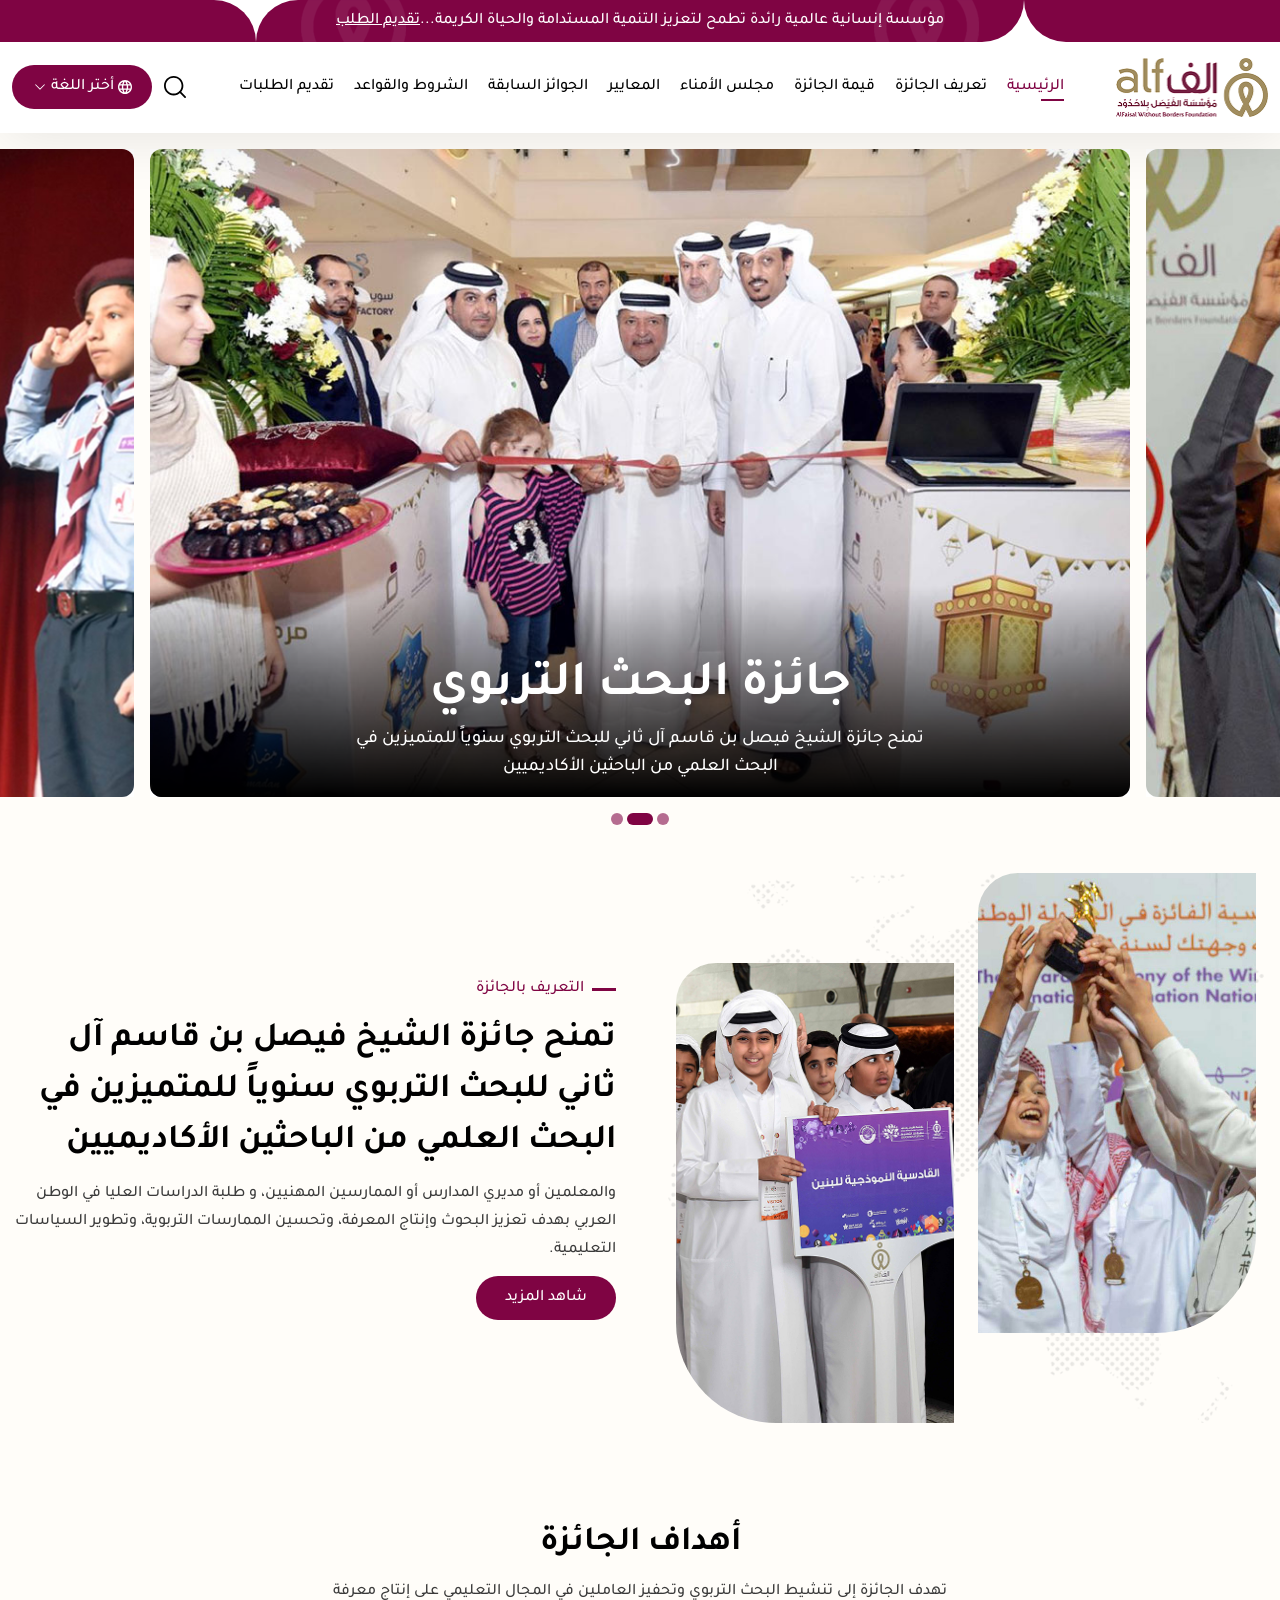
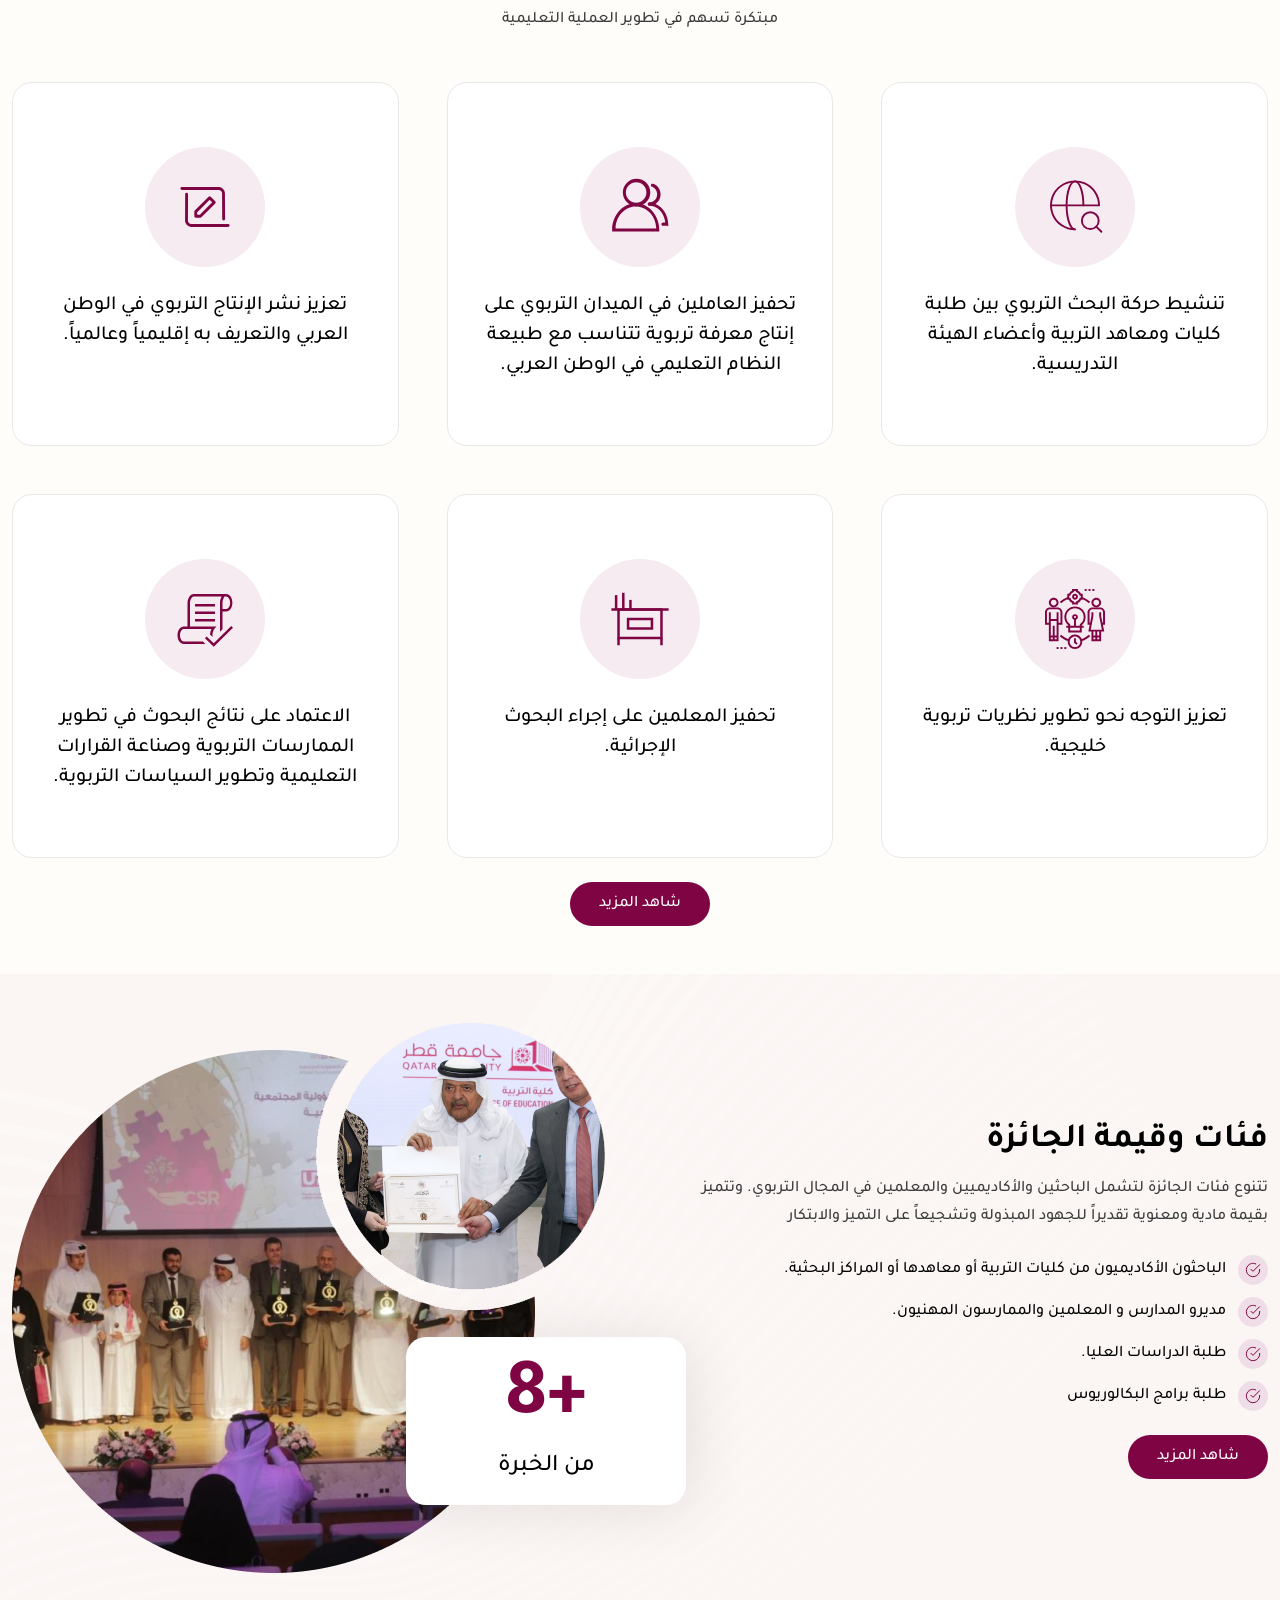
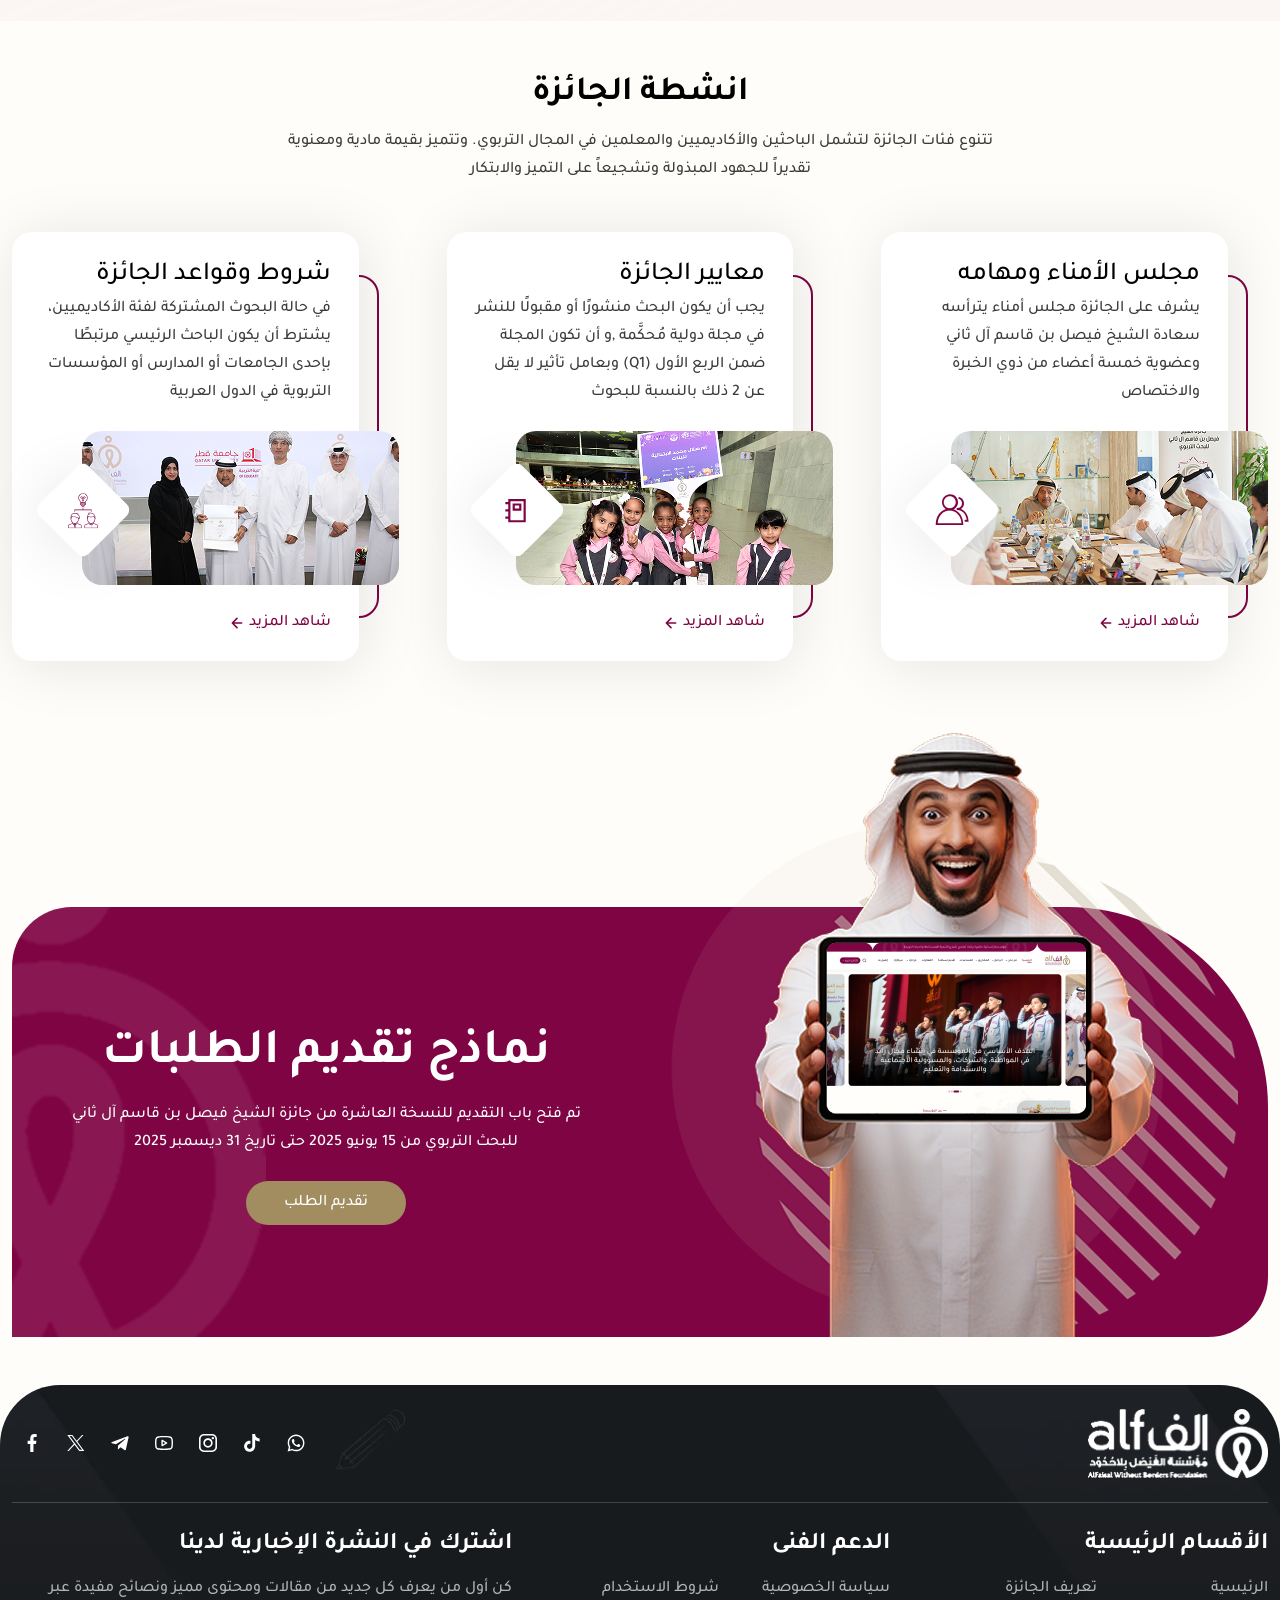
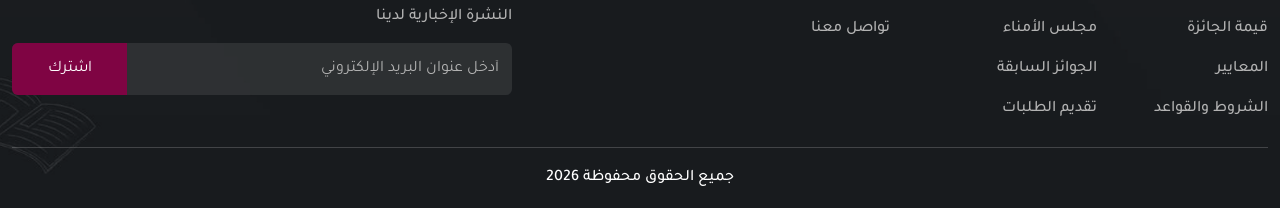
==== index.html @ eede5a97 "Initial commit" ====
<!DOCTYPE html>
<html lang="en">

<head>
    <meta charset="UTF-8">
    <meta name="viewport" content="width=device-width, initial-scale=1.0">
    <title>Al Faisal Foundation</title>
    <link rel="stylesheet" href="css/bootstrap.min.css">
    <link rel="stylesheet" href="css/home.css">
    <!-- <link rel="stylesheet" href="css/home-ltr.css"> -->
    <link rel="icon" href="images/favicon.png" type="image/png">
    <link href="https://fonts.googleapis.com/css2?family=Tajawal:wght@200;300;400;500;700;800;900&display=swap" rel="stylesheet">
</head>


<body>

    <header class="header">
        <div class="site-header">
            <div class="bg"></div>
            <div class="bgcenter">مؤسسة إنسانية عالمية رائدة تطمح لتعزيز التنمية المستدامة والحياة الكريمة...
                <a href="submit-application.html">تقديم الطلب</a></div>
            <div class="bg tow"></div>
        </div>
        <!-- End site-header -->
        <div class="container">
            <div class="logo">
                <a href="index.html" title="Al Faisal Foundation"> <img loading="lazy" src="images/logo.png" alt="Al Faisal Foundation"></a>
            </div>
            <!-- End logo -->
            <div class="burger" id="burger">
                <span class="burger-line"></span>
                <span class="burger-line"></span>
                <span class="burger-line"></span>
            </div>
            <!-- End burger -->
            <span class="overlay"></span>
            <nav class="navbar" id="navbar">
                <span class="cancel">
                    <svg width="10" height="10" viewBox="0 0 12 12"  xmlns="http://www.w3.org/2000/svg">
                        <path d="M6.66271 6.00002L11.8625 0.800231C12.0455 0.617161 12.0455 0.320349 11.8625 0.137303C11.6794 -0.0457441 11.3826 -0.0457675 11.1995 0.137303L5.99975 5.33709L0.799987 0.137303C0.616917 -0.0457675 0.320105 -0.0457675 0.137058 0.137303C-0.0459882 0.320373 -0.0460117 0.617185 0.137058 0.800231L5.33682 6L0.137058 11.1998C-0.0460117 11.3829 -0.0460117 11.6797 0.137058 11.8627C0.228582 11.9542 0.348558 12 0.468535 12C0.588511 12 0.708464 11.9542 0.800011 11.8627L5.99975 6.66295L11.1995 11.8627C11.291 11.9542 11.411 12 11.531 12C11.651 12 11.7709 11.9542 11.8625 11.8627C12.0455 11.6796 12.0455 11.3828 11.8625 11.1998L6.66271 6.00002Z" fill="#D1362A"></path>
                    </svg>
                </span>
                <div class="logo">
                    <a href="index.html" title="Al Faisal Foundation"> <img loading="lazy" src="images/logo.png" alt="Al Faisal Foundation"></a>
                </div>
                <!-- End logo -->

                <ul class="menu" id="menu">
                    <li class="menu-item activelink">
                        <a class="menu-link" href="index.html" title="">الرئيسية</a>
                    </li>
                    <li class="menu-item">
                        <a class="menu-link" href="about.html" title="">تعريف الجائزة</a>
                    </li>
                    <li class="menu-item">
                        <a class="menu-link" href="prize-value.html" title="">     قيمة الجائزة </a>
                    </li>
                    <li class="menu-item">
                        <a class="menu-link" href="board-trustees.html" title="">  مجلس الأمناء </a>
                    </li>
                    <li class="menu-item">
                        <a class="menu-link" href="standards.html" title="">المعايير </a>
                    </li>
                    <li class="menu-item">
                        <a class="menu-link" href="previous-awards.html" title="">الجوائز السابقة </a>
                    </li>
                    <li class="menu-item">
                        <a class="menu-link" href="terms-rules.html" title="">الشروط والقواعد </a>
                    </li>
                    <li class="menu-item">
                        <a class="menu-link" href="submit-application.html" title="">  تقديم الطلبات </a>
                    </li>
                </ul>
            </nav>
            <div class="actions">
                <span class="searchicon" title="">
                            <svg version="1.1" id="Capa_1" xmlns="http://www.w3.org/2000/svg" xmlns:xlink="http://www.w3.org/1999/xlink" x="0px" y="0px" viewBox="0 0 512 512" style="enable-background:new 0 0 512 512;" xml:space="preserve">
                                <path d="M225.474,0C101.151,0,0,101.151,0,225.474c0,124.33,101.151,225.474,225.474,225.474 c124.33,0,225.474-101.144,225.474-225.474C450.948,101.151,349.804,0,225.474,0z M225.474,409.323 c-101.373,0-183.848-82.475-183.848-183.848S124.101,41.626,225.474,41.626s183.848,82.475,183.848,183.848 S326.847,409.323,225.474,409.323z"></path>
                                <path d="M505.902,476.472L386.574,357.144c-8.131-8.131-21.299-8.131-29.43,0c-8.131,8.124-8.131,21.306,0,29.43l119.328,119.328 c4.065,4.065,9.387,6.098,14.715,6.098c5.321,0,10.649-2.033,14.715-6.098C514.033,497.778,514.033,484.596,505.902,476.472z">    </path>
                            </svg>
                </span>
                <div class="language">
                    <p class="bottom">
                        <svg width="20" height="20" viewBox="0 0 20 20" xmlns="http://www.w3.org/2000/svg">
                                <path d="M10 20C8.6333 20 7.3417 19.7375 6.125 19.2125C4.9083 18.6875 3.8458 17.9708 2.9375 17.0625C2.0292 16.1542 1.3125 15.0917 0.787498 13.875C0.262498 12.6583 0 11.3667 0 10C0 8.6167 0.262498 7.3208 0.787498 6.1125C1.3125 4.9042 2.0292 3.8458 2.9375 2.9375C3.8458 2.0292 4.9083 1.3125 6.125 0.7875C7.3417 0.2625 8.6333 0 10 0C11.3833 0 12.6792 0.2625 13.8875 0.7875C15.0958 1.3125 16.1542 2.0292 17.0625 2.9375C17.9708 3.8458 18.6875 4.9042 19.2125 6.1125C19.7375 7.3208 20 8.6167 20 10C20 11.3667 19.7375 12.6583 19.2125 13.875C18.6875 15.0917 17.9708 16.1542 17.0625 17.0625C16.1542 17.9708 15.0958 18.6875 13.8875 19.2125C12.6792 19.7375 11.3833 20 10 20ZM10 17.95C10.4333 17.35 10.8083 16.725 11.125 16.075C11.4417 15.425 11.7 14.7333 11.9 14H8.1C8.3 14.7333 8.5583 15.425 8.875 16.075C9.1917 16.725 9.5667 17.35 10 17.95ZM7.4 17.55C7.1 17 6.8375 16.4292 6.6125 15.8375C6.3875 15.2458 6.2 14.6333 6.05 14H3.1C3.5833 14.8333 4.1875 15.5583 4.9125 16.175C5.6375 16.7917 6.4667 17.25 7.4 17.55ZM12.6 17.55C13.5333 17.25 14.3625 16.7917 15.0875 16.175C15.8125 15.5583 16.4167 14.8333 16.9 14H13.95C13.8 14.6333 13.6125 15.2458 13.3875 15.8375C13.1625 16.4292 12.9 17 12.6 17.55ZM2.25 12H5.65C5.6 11.6667 5.5625 11.3375 5.5375 11.0125C5.5125 10.6875 5.5 10.35 5.5 10C5.5 9.65 5.5125 9.3125 5.5375 8.9875C5.5625 8.6625 5.6 8.3333 5.65 8H2.25C2.1667 8.3333 2.1042 8.6625 2.0625 8.9875C2.0208 9.3125 2 9.65 2 10C2 10.35 2.0208 10.6875 2.0625 11.0125C2.1042 11.3375 2.1667 11.6667 2.25 12ZM7.65 12H12.35C12.4 11.6667 12.4375 11.3375 12.4625 11.0125C12.4875 10.6875 12.5 10.35 12.5 10C12.5 9.65 12.4875 9.3125 12.4625 8.9875C12.4375 8.6625 12.4 8.3333 12.35 8H7.65C7.6 8.3333 7.5625 8.6625 7.5375 8.9875C7.5125 9.3125 7.5 9.65 7.5 10C7.5 10.35 7.5125 10.6875 7.5375 11.0125C7.5625 11.3375 7.6 11.6667 7.65 12ZM14.35 12H17.75C17.8333 11.6667 17.8958 11.3375 17.9375 11.0125C17.9792 10.6875 18 10.35 18 10C18 9.65 17.9792 9.3125 17.9375 8.9875C17.8958 8.6625 17.8333 8.3333 17.75 8H14.35C14.4 8.3333 14.4375 8.6625 14.4625 8.9875C14.4875 9.3125 14.5 9.65 14.5 10C14.5 10.35 14.4875 10.6875 14.4625 11.0125C14.4375 11.3375 14.4 11.6667 14.35 12ZM13.95 6H16.9C16.4167 5.1667 15.8125 4.4417 15.0875 3.825C14.3625 3.2083 13.5333 2.75 12.6 2.45C12.9 3 13.1625 3.5708 13.3875 4.1625C13.6125 4.7542 13.8 5.3667 13.95 6ZM8.1 6H11.9C11.7 5.2667 11.4417 4.575 11.125 3.925C10.8083 3.275 10.4333 2.65 10 2.05C9.5667 2.65 9.1917 3.275 8.875 3.925C8.5583 4.575 8.3 5.2667 8.1 6ZM3.1 6H6.05C6.2 5.3667 6.3875 4.7542 6.6125 4.1625C6.8375 3.5708 7.1 3 7.4 2.45C6.4667 2.75 5.6375 3.2083 4.9125 3.825C4.1875 4.4417 3.5833 5.1667 3.1 6Z" fill=""></path>
                            </svg>
                        <span class="flextext">
                              أختر اللغة
                                <svg xmlns="http://www.w3.org/2000/svg" viewBox="0 0 24 24" fill="currentColor" aria-hidden="true" data-slot="icon" color="var(--token-4e9ee025-4d41-457f-b60b-4d48970c270e, rgb(128, 133, 143))" style="width: 100%; height: 100%;"><path fill-rule="evenodd" d="M12.53 16.28a.75.75 0 0 1-1.06 0l-7.5-7.5a.75.75 0 0 1 1.06-1.06L12 14.69l6.97-6.97a.75.75 0 1 1 1.06 1.06l-7.5 7.5Z" clip-rule="evenodd"></path></svg>
                            </span>
                    </p>
                    <!-- End language -->
                    <div class="showboxlanguage">
                        <a href="index.html" class="active"> العربية <svg version="1.1" id="Layer_1" xmlns="http://www.w3.org/2000/svg" xmlns:xlink="http://www.w3.org/1999/xlink" x="0px" y="0px" width="122.877px" height="101.052px" viewBox="0 0 122.877 101.052" enable-background="new 0 0 122.877 101.052" xml:space="preserve"><g><path d="M4.43,63.63c-2.869-2.755-4.352-6.42-4.427-10.11c-0.074-3.689,1.261-7.412,4.015-10.281 c2.752-2.867,6.417-4.351,10.106-4.425c3.691-0.076,7.412,1.255,10.283,4.012l24.787,23.851L98.543,3.989l1.768,1.349l-1.77-1.355 c0.141-0.183,0.301-0.339,0.479-0.466c2.936-2.543,6.621-3.691,10.223-3.495V0.018l0.176,0.016c3.623,0.24,7.162,1.85,9.775,4.766 c2.658,2.965,3.863,6.731,3.662,10.412h0.004l-0.016,0.176c-0.236,3.558-1.791,7.035-4.609,9.632l-59.224,72.09l0.004,0.004 c-0.111,0.141-0.236,0.262-0.372,0.368c-2.773,2.435-6.275,3.629-9.757,3.569c-3.511-0.061-7.015-1.396-9.741-4.016L4.43,63.63 L4.43,63.63z"></path></g></svg></a>
                        <a href="en/index.html">   الإنجليزية <svg version="1.1" id="Layer_1" xmlns="http://www.w3.org/2000/svg" xmlns:xlink="http://www.w3.org/1999/xlink" x="0px" y="0px" width="122.877px" height="101.052px" viewBox="0 0 122.877 101.052" enable-background="new 0 0 122.877 101.052" xml:space="preserve"><g><path d="M4.43,63.63c-2.869-2.755-4.352-6.42-4.427-10.11c-0.074-3.689,1.261-7.412,4.015-10.281 c2.752-2.867,6.417-4.351,10.106-4.425c3.691-0.076,7.412,1.255,10.283,4.012l24.787,23.851L98.543,3.989l1.768,1.349l-1.77-1.355 c0.141-0.183,0.301-0.339,0.479-0.466c2.936-2.543,6.621-3.691,10.223-3.495V0.018l0.176,0.016c3.623,0.24,7.162,1.85,9.775,4.766 c2.658,2.965,3.863,6.731,3.662,10.412h0.004l-0.016,0.176c-0.236,3.558-1.791,7.035-4.609,9.632l-59.224,72.09l0.004,0.004 c-0.111,0.141-0.236,0.262-0.372,0.368c-2.773,2.435-6.275,3.629-9.757,3.569c-3.511-0.061-7.015-1.396-9.741-4.016L4.43,63.63 L4.43,63.63z"></path></g></svg></a>
                    </div>
                    <!-- End showboxlanguage -->
                </div>
                <!-- End language -->

            </div>
            <!-- End actions -->
            <div class="showboxsearch">
                <form class="formsearch" action="#" method="">
                    <span class="cancel">
                            <svg width="14" height="14" viewBox="0 0 12 12" fill="none" xmlns="http://www.w3.org/2000/svg">
                              <path d="M6.66271 6.00002L11.8625 0.800231C12.0455 0.617161 12.0455 0.320349 11.8625 0.137303C11.6794 -0.0457441 11.3826 -0.0457675 11.1995 0.137303L5.99975 5.33709L0.799987 0.137303C0.616917 -0.0457675 0.320105 -0.0457675 0.137058 0.137303C-0.0459882 0.320373 -0.0460117 0.617185 0.137058 0.800231L5.33682 6L0.137058 11.1998C-0.0460117 11.3829 -0.0460117 11.6797 0.137058 11.8627C0.228582 11.9542 0.348558 12 0.468535 12C0.588511 12 0.708464 11.9542 0.800011 11.8627L5.99975 6.66295L11.1995 11.8627C11.291 11.9542 11.411 12 11.531 12C11.651 12 11.7709 11.9542 11.8625 11.8627C12.0455 11.6796 12.0455 11.3828 11.8625 11.1998L6.66271 6.00002Z" fill="#D1362A"></path>
                            </svg>
                          </span>
                    <input class="form-control" type="search" placeholder="بحث...">
                    <button class="btnsearch" type="submit">
                            <svg version="1.1" id="Capa_1" xmlns="http://www.w3.org/2000/svg" xmlns:xlink="http://www.w3.org/1999/xlink" x="0px" y="0px" viewBox="0 0 512 512" style="enable-background:new 0 0 512 512;" xml:space="preserve">
                            <path d="M225.474,0C101.151,0,0,101.151,0,225.474c0,124.33,101.151,225.474,225.474,225.474 c124.33,0,225.474-101.144,225.474-225.474C450.948,101.151,349.804,0,225.474,0z M225.474,409.323 c-101.373,0-183.848-82.475-183.848-183.848S124.101,41.626,225.474,41.626s183.848,82.475,183.848,183.848 S326.847,409.323,225.474,409.323z"></path>
                            <path d="M505.902,476.472L386.574,357.144c-8.131-8.131-21.299-8.131-29.43,0c-8.131,8.124-8.131,21.306,0,29.43l119.328,119.328 c4.065,4.065,9.387,6.098,14.715,6.098c5.321,0,10.649-2.033,14.715-6.098C514.033,497.778,514.033,484.596,505.902,476.472z">    </path>
                            </svg>
                        </button>
                </form>
            </div>
        </div>
        <!-- ENd container -->
    </header>
    <!-- End header -->

    <section class="slider">
        <div class="slider-loader">
            <div class="spinner"></div>
        </div>
        <!-- End slider-loader -->
        <div class="itemslider slick-loading">
            <div class="item">
                <div class="photo">
                    <img loading="lazy" src="images/slider/img-1.jpg" alt="">
                    <div class="contant">
                        <h1 class="title">جائزة البحث التربوي</h1>
                        <p>تمنح جائزة الشيخ فيصل بن قاسم آل ثاني للبحث التربوي سنوياً للمتميزين في البحث العلمي من الباحثين الأكاديميين</p>
                    </div>
                </div>

                <!-- End item -->
            </div>
            <!-- end slider -->
            <div class="item">
                <div class="photo">
                    <img loading="lazy" src="images/slider/img-2.jpg" alt="">
                    <div class="contant">
                        <h2 class="title">جائزة البحث التربوي</h2>
                        <p>تمنح جائزة الشيخ فيصل بن قاسم آل ثاني للبحث التربوي سنوياً للمتميزين في البحث العلمي من الباحثين الأكاديميين</p>
                    </div>
                </div>

                <!-- End item -->
            </div>
            <!-- end slider -->
            <div class="item">
                <div class="photo">
                    <img loading="lazy" src="images/slider/img-3.jpg" alt="">
                    <div class="contant">
                        <h2 class="title">جائزة البحث التربوي</h2>
                        <p>تمنح جائزة الشيخ فيصل بن قاسم آل ثاني للبحث التربوي سنوياً للمتميزين في البحث العلمي من الباحثين الأكاديميين</p>
                    </div>
                </div>

                <!-- End item -->
            </div>
            <!-- end slider -->
    </section>
    <!-- End slider -->

    <section class="about-team">
        <div class="container">
            <div class="item">
                <i class="bg"><img loading="lazy" src="images/icon-map.png" alt="Al Faisal Foundation"></i>
                <div class="photos">
                    <div class="photo"><img loading="lazy" src="images/slider/img-3.jpg" alt="Al Faisal Foundation"></div>
                    <div class="photo"><img loading="lazy" src="images/ab.jpg" alt="Al Faisal Foundation"></div>
                </div>
            </div>
            <!-- End item -->
            <div class="item">
                <span class="slogin">التعريف بالجائزة</span>
                <h2 class="title">تمنح جائزة الشيخ فيصل بن قاسم آل ثاني للبحث التربوي سنوياً للمتميزين في البحث العلمي من الباحثين الأكاديميين</h2>
                <p>والمعلمين أو مديري المدارس أو الممارسين المهنيين، و طلبة الدراسات العليا في الوطن العربي بهدف تعزيز البحوث وإنتاج المعرفة، وتحسين الممارسات التربوية، وتطوير السياسات التعليمية.</p>
                <a href="about.html" class="bottom">شاهد المزيد</a>
            </div>
            <!-- End item -->

        </div>
    </section>
    <!-- End about-team -->

    <section class="objectives-team">
        <div class="container">
            <h2 class="title text-center mb-2">أهداف الجائزة</h2>
            <p class="text-center">تهدف الجائزة إلى تنشيط البحث التربوي وتحفيز العاملين في المجال التعليمي على إنتاج معرفة<br> مبتكرة تسهم في تطوير العملية التعليمية</p>
            <div class="rowbox">
                <div class="item">
                    <div class="icon">
                        <svg width="63" height="63" viewBox="0 0 63 63" fill="none" xmlns="http://www.w3.org/2000/svg">
                        <path d="M56.7 29.7866C56.7 24.8025 55.222 19.9303 52.453 15.7862C49.6841 11.6421 45.7486 8.41207 41.1438 6.50475C36.539 4.59742 31.472 4.09843 26.5837 5.0708C21.6954 6.04314 17.2052 8.44329 13.681 11.9676C10.1567 15.4919 7.75655 19.9819 6.78418 24.8703C5.81184 29.7587 6.31098 34.8256 8.21829 39.4302C10.1256 44.035 13.3556 47.9707 17.4997 50.7397C21.6438 53.5087 26.5159 54.9866 31.5 54.9866" stroke="#7F0443" stroke-width="2" stroke-linecap="round" stroke-linejoin="round"/>
                        <path d="M6.29999 29.7866H56.7" stroke="#7F0443" stroke-width="2" stroke-linecap="round" stroke-linejoin="round"/>
                        <path d="M31.5 54.9866C26.6364 54.9866 22.68 43.697 22.68 29.7866C22.68 15.8761 26.6364 4.58655 31.5 4.58655C36.3636 4.58655 40.32 15.8761 40.32 29.7866" stroke="#7F0443" stroke-width="2" stroke-linecap="round" stroke-linejoin="round"/>
                        <path d="M47.5501 54.659C52.4213 54.659 56.3701 50.7102 56.3701 45.839C56.3701 40.9679 52.4213 37.019 47.5501 37.019C42.6789 37.019 38.7301 40.9679 38.7301 45.839C38.7301 50.7102 42.6789 54.659 47.5501 54.659Z" stroke="#7F0443" stroke-width="2" stroke-linecap="round" stroke-linejoin="round"/>
                        <path d="M59.2195 57.5069L53.7763 52.0889" stroke="#7F0443" stroke-width="2" stroke-linecap="round" stroke-linejoin="round"/>
                        </svg>
                    </div>
                    <h3 class="title">تنشيط حركة البحث التربوي بين طلبة كليات ومعاهد التربية وأعضاء الهيئة التدريسية.</h3>
                </div>
                <!-- End item -->
                <div class="item">
                    <div class="icon">
                        <svg width="63" height="63" viewBox="0 0 63 63" fill="none" xmlns="http://www.w3.org/2000/svg">
                        <path d="M27.45 30.6C19.8 30.6 13.5 23.8501 13.5 16.2001C13.5 8.55005 19.8 1.80005 27.9 1.80005C36 1.80005 42.3 8.10005 42.3 16.2001C42.3 24.3001 35.55 30.6 27.45 30.6ZM27.45 5.40005C21.6 5.40005 16.65 10.35 16.65 16.2001C16.65 22.0501 21.6 27.0001 27.45 27.0001C33.3 27.0001 38.25 22.0501 38.25 16.2001C38.25 10.35 33.75 5.40005 27.45 5.40005Z" fill="#7F0443"/>
                        <path d="M50.4 57.15H2.25V55.35C2.25 40.05 13.5 27.45 27 27.45C40.5 27.45 51.75 40.05 51.75 55.35V57.15H50.4ZM5.85 54H48.6C48.15 40.95 38.7 31.05 27 31.05C15.75 31.05 6.3 40.95 5.85 54Z" fill="#7F0443"/>
                        <path d="M41.4 30.15C40.5 30.15 40.05 29.25 40.05 28.35C40.05 27.45 40.5 26.55 41.4 26.55C45.9 26.55 49.5 22.95 49.5 18C49.5 14.4 47.25 11.25 43.65 9.89997C43.2 10.35 42.75 8.99998 43.2 8.09997C43.2 7.19998 44.1 6.74997 45 7.19997C49.95 8.54997 53.1 13.05 53.1 18.45C53.1 24.75 48.15 30.15 41.4 30.15Z" fill="#7F0443"/>
                        <path d="M59.85 51.3H55.8C54.9 51.3 54 50.4 54 49.5C54 48.6 54.9 47.7 55.8 47.7H58.05C57.15 37.8 49.95 30.15 41.4 30.15C40.5 30.15 39.6 29.25 39.6 28.35C39.6 27.45 40.05 27 40.95 27C52.2 27 61.2 37.35 61.2 49.95V51.75L59.85 51.3Z" fill="#7F0443"/>
                        </svg>
                    </div>
                    <h3 class="title">تحفيز العاملين في الميدان التربوي على إنتاج معرفة تربوية تتناسب مع طبيعة النظام التعليمي في الوطن العربي.</h3>
                </div>
                <!-- End item -->
                <div class="item">
                    <div class="icon">
                        <svg width="63" height="63" viewBox="0 0 63 63" fill="none" xmlns="http://www.w3.org/2000/svg">
                        <path d="M7.21875 12.075H12.075H46.0687C47.3281 12.1616 48.5136 12.7011 49.4063 13.5937C50.2989 14.4863 50.8383 15.6718 50.925 16.9312L51.0724 44.1471" stroke="#7F0443" stroke-width="3" stroke-linecap="round" stroke-linejoin="round"/>
                        <path d="M12.1813 18.0381L12.075 46.0687C12.1611 47.3283 12.7004 48.5141 13.5931 49.4069C14.4858 50.2996 15.6717 50.8389 16.9312 50.925H50.925H55.7812" stroke="#7F0443" stroke-width="3" stroke-linecap="round" stroke-linejoin="round"/>
                        <path d="M21.7875 41.2125V36.3562L36.3563 21.7875L41.2125 26.6437L26.6438 41.2125H21.7875Z" stroke="#7F0443" stroke-width="3" stroke-linecap="round" stroke-linejoin="round"/>
                        </svg>
                    </div>
                    <h3 class="title">تعزيز نشر الإنتاج التربوي في الوطن العربي والتعريف به إقليمياً وعالمياً.</h3>
                </div>
                <!-- End item -->
                <div class="item">
                    <div class="icon">
                        <svg width="72" height="72" viewBox="0 0 72 72" fill="none" xmlns="http://www.w3.org/2000/svg">
                        <g clip-path="url(#clip0_52_76)">
                        <path d="M67.3544 16.2578C67.3544 13.0561 64.7496 10.4514 61.548 10.4514C58.3464 10.4514 55.7416 13.0561 55.7416 16.2578C55.7416 19.4594 58.3464 22.0641 61.548 22.0641C64.7496 22.0641 67.3544 19.4594 67.3544 16.2578ZM61.548 19.7416C59.6273 19.7416 58.0642 18.1785 58.0642 16.2578C58.0642 14.337 59.6273 12.774 61.548 12.774C63.4687 12.774 65.0318 14.337 65.0318 16.2578C65.0318 18.1785 63.4687 19.7416 61.548 19.7416Z" fill="#7F0443"/>
                        <path d="M71.9994 27.8706C71.9994 24.6689 69.3947 22.0642 66.1931 22.0642H61.548H56.9029C53.7013 22.0642 51.0966 24.6689 51.0966 27.8706V42.9671H53.6281L52.0023 51.096H55.7416V62.7087H67.3544V51.096H71.0937L69.4679 42.9671H71.9994V27.8706ZM60.3867 60.3862H58.0642V58.0636H60.3867V60.3862ZM60.3867 55.7411H58.0642V51.096H60.3867V55.7411ZM65.0318 60.3862H62.7093V58.0636H65.0318V60.3862ZM65.0318 55.7411H62.7093V51.096H65.0318V55.7411ZM69.6769 40.6446H69.0034L67.3544 32.4007V27.8706H65.0318V32.5157L68.2602 48.7735H66.1931H65.0318H58.0642H56.9029H54.8359L58.0421 32.7433L58.0642 27.8706H55.7416V32.4007L54.0926 40.6446H53.4191V27.8706C53.4191 25.9498 54.9822 24.3868 56.9029 24.3868H66.1931C68.1138 24.3868 69.6769 25.9498 69.6769 27.8706V40.6446Z" fill="#7F0443"/>
                        <path d="M16.2584 16.2578C16.2584 13.0561 13.6537 10.4514 10.452 10.4514C7.25042 10.4514 4.64569 13.0561 4.64569 16.2578C4.64569 19.4594 7.25042 22.0641 10.452 22.0641C13.6537 22.0641 16.2584 19.4594 16.2584 16.2578ZM10.452 19.7416C8.53131 19.7416 6.96823 18.1785 6.96823 16.2578C6.96823 14.337 8.53131 12.774 10.452 12.774C12.3728 12.774 13.9359 14.337 13.9359 16.2578C13.9359 18.1785 12.3728 19.7416 10.452 19.7416Z" fill="#7F0443"/>
                        <path d="M20.9035 27.8706C20.9035 24.6689 18.2988 22.0642 15.0971 22.0642H10.4521H5.80697C2.60534 22.0642 0.000610352 24.6689 0.000610352 27.8706V42.9671H4.6457V62.7087H16.2584V42.9671H20.9035V27.8706ZM9.29078 60.3862H6.96824V58.0636H9.29078V60.3862ZM13.9359 60.3862H11.6133V58.0636H13.9359V60.3862ZM13.9359 40.6446V41.8058V55.7411H11.6133V44.1284H9.29078V55.7411H6.96824V41.8058V40.6446V38.322H13.9359V40.6446ZM18.581 40.6446H16.2584V27.8706H13.9359V35.9995H6.96824V27.8706H4.6457V40.6446H2.32315V27.8706C2.32315 25.9498 3.88622 24.3868 5.80697 24.3868H15.0971C17.0179 24.3868 18.581 25.9498 18.581 27.8706V40.6446Z" fill="#7F0443"/>
                        <path d="M48.774 33.6768C48.774 26.6337 43.0431 20.9028 36 20.9028C28.9569 20.9028 23.226 26.6337 23.226 33.6768C23.226 37.523 24.911 41.0753 27.8711 43.5151V44.1283H25.5486V46.4508H27.8711V52.2572H44.1289V46.4508H46.4514V44.1283H44.1289V43.5151C47.089 41.0753 48.774 37.523 48.774 33.6768ZM41.8064 49.9346H30.1936V46.4508H41.8064V49.9346ZM34.8387 33.6768C34.8387 33.0358 35.359 32.5155 36 32.5155C36.641 32.5155 37.1613 33.0358 37.1613 33.6768C37.1613 34.3178 36.641 34.8381 36 34.8381C35.359 34.8381 34.8387 34.3178 34.8387 33.6768ZM42.2685 42.024L41.8064 42.3713V44.1283H37.1613V36.947C38.5095 36.4662 39.4838 35.1888 39.4838 33.6768C39.4838 31.7561 37.9207 30.193 36 30.193C34.0793 30.193 32.5162 31.7561 32.5162 33.6768C32.5162 35.1888 33.4905 36.4662 34.8387 36.947V44.1283H30.1936V42.3713L29.7315 42.0229C27.0733 40.0243 25.5486 36.9818 25.5486 33.6768C25.5486 27.9134 30.2366 23.2254 36 23.2254C41.7634 23.2254 46.4514 27.9134 46.4514 33.6768C46.4514 36.9818 44.9267 40.0243 42.2685 42.024Z" fill="#7F0443"/>
                        <path d="M26.7098 12.3733V12.774H28.6619C29.4644 14.4706 30.8196 15.8258 32.5162 16.6282V18.5803H39.4838V16.6282C41.1804 15.8258 42.5356 14.4706 43.3381 12.774H45.2902V12.3745C47.989 13.5126 50.502 15.1256 52.6259 17.1079L54.2111 15.4089C51.6528 13.0213 48.5812 11.125 45.2902 9.87429V5.80636H43.3381C42.5356 4.10974 41.1804 2.75454 39.4838 1.9521V0H32.5162V1.9521C30.8196 2.75454 29.4644 4.10974 28.6619 5.80636H26.7098V9.87429C23.4188 11.125 20.3472 13.0213 17.7878 15.4078L19.3741 17.1067C21.498 15.1244 24.0122 13.5114 26.7098 12.3733ZM29.0324 8.1289H30.2587L30.5316 7.35549C31.1192 5.69604 32.4059 4.40935 34.0653 3.82174L34.8387 3.54885V2.32254H37.1613V3.54885L37.9347 3.82174C39.5941 4.40935 40.8808 5.69604 41.4684 7.35549L41.7413 8.1289H42.9676V10.4514H41.7413L41.4684 11.2249C40.8808 12.8843 39.5941 14.171 37.9347 14.7586L37.1613 15.0315V16.2578H34.8387V15.0315L34.0653 14.7586C32.4059 14.171 31.1192 12.8843 30.5316 11.2249L30.2587 10.4514H29.0324V8.1289Z" fill="#7F0443"/>
                        <path d="M52.6271 54.8921C50.1571 57.1961 47.2272 58.9844 44.1022 60.1155C42.8294 56.879 39.6824 54.5797 36 54.5797C32.3176 54.5797 29.1706 56.879 27.8978 60.1155C24.7717 58.9844 21.8429 57.1961 19.3729 54.8921L17.7901 56.591C20.5481 59.1644 23.8345 61.1455 27.3392 62.3788C27.3079 62.6784 27.2905 62.9827 27.2905 63.2904C27.2905 68.0934 31.197 71.9999 36 71.9999C40.803 71.9999 44.7095 68.0934 44.7095 63.2904C44.7095 62.9827 44.6921 62.6784 44.6608 62.3788C48.1655 61.1455 51.453 59.1644 54.2099 56.591L52.6271 54.8921ZM36 69.6762C32.479 69.6762 29.613 66.8102 29.613 63.2892C29.613 59.7683 32.479 56.9023 36 56.9023C39.521 56.9023 42.387 59.7683 42.387 63.2892C42.387 66.8102 39.521 69.6762 36 69.6762Z" fill="#7F0443"/>
                        <path d="M36 12.774C37.9207 12.774 39.4838 11.211 39.4838 9.29021C39.4838 7.36947 37.9207 5.8064 36 5.8064C34.0792 5.8064 32.5162 7.36947 32.5162 9.29021C32.5162 11.211 34.0792 12.774 36 12.774ZM36 8.12894C36.641 8.12894 37.1613 8.64919 37.1613 9.29021C37.1613 9.93123 36.641 10.4515 36 10.4515C35.359 10.4515 34.8387 9.93123 34.8387 9.29021C34.8387 8.64919 35.359 8.12894 36 8.12894Z" fill="#7F0443"/>
                        <path d="M37.1613 59.2249H34.8387V64.3507L37.5015 67.0135L39.1436 65.3715L37.1613 63.3892V59.2249Z" fill="#7F0443"/>
                        <path d="M49.9353 0H47.6127V2.32254H49.9353V0Z" fill="#7F0443"/>
                        <path d="M54.5804 0H52.2578V2.32254H54.5804V0Z" fill="#7F0443"/>
                        <path d="M59.2254 0H56.9029V2.32254H59.2254V0Z" fill="#7F0443"/>
                        <path d="M16.2584 69.6763H13.9359V71.9988H16.2584V69.6763Z" fill="#7F0443"/>
                        <path d="M20.9035 69.6763H18.5809V71.9988H20.9035V69.6763Z" fill="#7F0443"/>
                        <path d="M25.5486 69.6763H23.226V71.9988H25.5486V69.6763Z" fill="#7F0443"/>
                        </g>
                        <defs>
                        <clipPath id="clip0_52_76">
                        <rect width="72" height="72" fill="white"/>
                        </clipPath>
                        </defs>
                        </svg>
                    </div>
                    <h3 class="title">تعزيز التوجه نحو تطوير نظريات تربوية خليجية.</h3>
                </div>
                <!-- End item -->
                <div class="item">
                    <div class="icon">
                        <svg width="72" height="72" viewBox="0 0 72 72" fill="none" xmlns="http://www.w3.org/2000/svg">
                        <path d="M61.77 24.54H10.23V58.89H61.77V24.54Z" stroke="#7F0443" stroke-width="3" stroke-miterlimit="10"/>
                        <path d="M50.34 36H21.69V47.46H50.34V36Z" stroke="#7F0443" stroke-width="3" stroke-miterlimit="10"/>
                        <path d="M1.64999 24.54H70.35" stroke="#7F0443" stroke-width="3" stroke-miterlimit="10"/>
                        <path d="M10.23 67.5V58.92" stroke="#7F0443" stroke-width="3" stroke-miterlimit="10"/>
                        <path d="M61.77 67.5V58.92" stroke="#7F0443" stroke-width="3" stroke-miterlimit="10"/>
                        <path d="M15.96 4.5V24.54" stroke="#7F0443" stroke-width="3" stroke-miterlimit="10"/>
                        <path d="M24.54 13.08V24.54" stroke="#7F0443" stroke-width="3" stroke-miterlimit="10"/>
                        <path d="M7.35001 7.34998V24.54" stroke="#7F0443" stroke-width="3" stroke-miterlimit="10"/>
                        </svg>
                    </div>
                    <h3 class="title">تحفيز المعلمين على إجراء البحوث الإجرائية.</h3>
                </div>
                <!-- End item -->
                <div class="item">
                    <div class="icon">
                        <svg width="70" height="70" viewBox="0 0 70 70" fill="none" xmlns="http://www.w3.org/2000/svg">
                        <g clip-path="url(#clip0_52_104)">
                        <path d="M46.6667 29.1667H23.3333V26.25H46.6667V29.1667ZM32.4625 61.25L35.5658 64.1667H10.2083C6.18917 64.1667 2.91667 59.5875 2.91667 53.9584C2.91667 48.3292 6.18917 43.75 10.2083 43.75H14.5833V16.7709C14.5833 10.7392 17.8558 5.83337 21.875 5.83337H59.7917C63.8108 5.83337 66.9375 10.4125 66.9375 16.0417C66.9375 21.6709 63.8108 26.25 59.7917 26.25H55.4167V47.0692L52.5 49.9246V16.7709C52.4747 13.9868 53.1146 11.2369 54.3667 8.75004H21.875C19.81 8.75004 17.5 12.18 17.5 16.7709V43.75H48.3292L46.2583 46.1592C44.5391 48.3873 43.6519 51.1458 43.75 53.9584C43.7506 54.6335 43.7964 55.3077 43.8871 55.9767L40.8771 53.1446C40.9492 50.8991 41.4875 48.6931 42.4579 46.6667H10.2083C7.87792 46.6667 5.83334 50.0734 5.83334 53.9584C5.83334 57.8434 7.87792 61.25 10.2083 61.25H32.4625ZM55.4167 23.3334H59.7917C62.1221 23.3334 64.3125 19.9267 64.3125 16.0417C64.3125 12.1567 62.1221 8.75004 59.7917 8.75004H57.8171C56.1856 11.101 55.3449 13.9102 55.4167 16.7709V23.3334ZM23.3333 37.9167H46.6667V35H23.3333V37.9167ZM46.6667 17.5H23.3333V20.4167H46.6667V17.5ZM65.5988 43.2221L45.1879 63.2042L36.9279 55.4371L34.93 57.5605L45.2258 67.2467L67.6404 45.3075L65.5988 43.2221Z" fill="#7F0443"/>
                        </g>
                        <defs>
                        <clipPath id="clip0_52_104">
                        <rect width="70" height="70" fill="white"/>
                        </clipPath>
                        </defs>
                        </svg>
                    </div>
                    <h3 class="title"> الاعتماد على نتائج البحوث في تطوير الممارسات التربوية وصناعة القرارات التعليمية وتطوير السياسات التربوية.</h3>
                </div>
                <!-- End item -->
            </div>
            <!-- End rowbox -->
            <div class="text-center mt-4">
                <a href="about.html" class="bottom">شاهد المزيد</a>
            </div>
        </div>
    </section>
    <!-- End objectives-team -->

    <section class="categories-team">
        <div class="container">
            <div class="item">
                <h2 class="title mb-2">فئات وقيمة الجائزة</h2>
                <p class=""> تتنوع فئات الجائزة لتشمل الباحثين والأكاديميين والمعلمين في المجال التربوي. وتتميز بقيمة مادية ومعنوية تقديراً للجهود المبذولة وتشجيعاً على التميز والابتكار</p>
                <ul class="list">
                    <li>
                        <i class="icon">
                            <svg width="16" height="16" viewBox="0 0 16 16" fill="none" xmlns="http://www.w3.org/2000/svg"> <g clip-path="url(#clip0_56_287)"> <path d="M14.6667 7.38674V8.00007C14.6658 9.43769 14.2003 10.8365 13.3395 11.988C12.4788 13.1394 11.2688 13.9817 9.89022 14.3893C8.5116 14.797 7.03815 14.748 5.68963 14.2498C4.3411 13.7516 3.18975 12.8308 2.40729 11.6248C1.62482 10.4188 1.25317 8.99212 1.34776 7.55762C1.44235 6.12312 1.99812 4.75762 2.93217 3.66479C3.86621 2.57195 5.1285 1.81033 6.53077 1.4935C7.93304 1.17668 9.40016 1.32163 10.7133 1.90674M14.6667 2.66674L7.99998 9.34007L5.99998 7.34007" stroke="#7F0443" stroke-linecap="round" stroke-linejoin="round"/> </g> <defs> <clipPath id="clip0_56_287"> <rect width="16" height="16" fill="white"/> </clipPath> </defs> </svg>
                        </i> الباحثون الأكاديميون من كليات التربية أو معاهدها أو المراكز البحثية.
                    </li>
                    <li>
                        <i class="icon">
                            <svg width="16" height="16" viewBox="0 0 16 16" fill="none" xmlns="http://www.w3.org/2000/svg"> <g clip-path="url(#clip0_56_287)"> <path d="M14.6667 7.38674V8.00007C14.6658 9.43769 14.2003 10.8365 13.3395 11.988C12.4788 13.1394 11.2688 13.9817 9.89022 14.3893C8.5116 14.797 7.03815 14.748 5.68963 14.2498C4.3411 13.7516 3.18975 12.8308 2.40729 11.6248C1.62482 10.4188 1.25317 8.99212 1.34776 7.55762C1.44235 6.12312 1.99812 4.75762 2.93217 3.66479C3.86621 2.57195 5.1285 1.81033 6.53077 1.4935C7.93304 1.17668 9.40016 1.32163 10.7133 1.90674M14.6667 2.66674L7.99998 9.34007L5.99998 7.34007" stroke="#7F0443" stroke-linecap="round" stroke-linejoin="round"/> </g> <defs> <clipPath id="clip0_56_287"> <rect width="16" height="16" fill="white"/> </clipPath> </defs> </svg>
                        </i> مديرو المدارس و المعلمين والممارسون المهنيون.
                    </li>
                    <li>
                        <i class="icon">
                            <svg width="16" height="16" viewBox="0 0 16 16" fill="none" xmlns="http://www.w3.org/2000/svg"> <g clip-path="url(#clip0_56_287)"> <path d="M14.6667 7.38674V8.00007C14.6658 9.43769 14.2003 10.8365 13.3395 11.988C12.4788 13.1394 11.2688 13.9817 9.89022 14.3893C8.5116 14.797 7.03815 14.748 5.68963 14.2498C4.3411 13.7516 3.18975 12.8308 2.40729 11.6248C1.62482 10.4188 1.25317 8.99212 1.34776 7.55762C1.44235 6.12312 1.99812 4.75762 2.93217 3.66479C3.86621 2.57195 5.1285 1.81033 6.53077 1.4935C7.93304 1.17668 9.40016 1.32163 10.7133 1.90674M14.6667 2.66674L7.99998 9.34007L5.99998 7.34007" stroke="#7F0443" stroke-linecap="round" stroke-linejoin="round"/> </g> <defs> <clipPath id="clip0_56_287"> <rect width="16" height="16" fill="white"/> </clipPath> </defs> </svg>
                        </i> طلبة الدراسات العليا.
                    </li>
                    <li>
                        <i class="icon">
                            <svg width="16" height="16" viewBox="0 0 16 16" fill="none" xmlns="http://www.w3.org/2000/svg"> <g clip-path="url(#clip0_56_287)"> <path d="M14.6667 7.38674V8.00007C14.6658 9.43769 14.2003 10.8365 13.3395 11.988C12.4788 13.1394 11.2688 13.9817 9.89022 14.3893C8.5116 14.797 7.03815 14.748 5.68963 14.2498C4.3411 13.7516 3.18975 12.8308 2.40729 11.6248C1.62482 10.4188 1.25317 8.99212 1.34776 7.55762C1.44235 6.12312 1.99812 4.75762 2.93217 3.66479C3.86621 2.57195 5.1285 1.81033 6.53077 1.4935C7.93304 1.17668 9.40016 1.32163 10.7133 1.90674M14.6667 2.66674L7.99998 9.34007L5.99998 7.34007" stroke="#7F0443" stroke-linecap="round" stroke-linejoin="round"/> </g> <defs> <clipPath id="clip0_56_287"> <rect width="16" height="16" fill="white"/> </clipPath> </defs> </svg>
                        </i> طلبة برامج البكالوريوس
                    </li>
                </ul>
                <a href="prize-value.html" class="bottom">شاهد المزيد</a>
            </div>
            <!-- End item -->
            <div class="item">
                <div class="photo">
                    <img loading="lazy" src="images/cat.png" alt="Al Faisal Foundation">
                    <div class="number">
                        <div class="flex">
                            <span class="counter" data-count="15">0</span>+
                        </div>

                        <p>من الخبرة</p>
                    </div>
                </div>
            </div>
            <!-- End item -->
        </div>
    </section>
    <!-- End categories-team -->

    <section class="activities-team">
        <div class="container">
            <h2 class="title text-center mb-2"> انشطة الجائزة</h2>
            <p class="text-center"> تتنوع فئات الجائزة لتشمل الباحثين والأكاديميين والمعلمين في المجال التربوي. وتتميز بقيمة مادية ومعنوية<br> تقديراً للجهود المبذولة وتشجيعاً على التميز والابتكار</p>
            <div class="rowbox">
                <div class="item">
                    <div class="text">
                        <a href="board-trustees.html" class="title">مجلس الأمناء ومهامه</a>
                        <p>يشرف على الجائزة مجلس أمناء يترأسه سعادة الشيخ فيصل بن قاسم آل ثاني وعضوية خمسة أعضاء من ذوي الخبرة والاختصاص</p>
                    </div>
                    <div class="inner">
                        <a href="board-trustees.html" class="photo">
                            <img loading="lazy" src="images/m-1.jpg" alt="Al Faisal Foundation">
                        </a>
                        <i class="icon">
                            <svg width="63" height="63" viewBox="0 0 63 63" fill="none" xmlns="http://www.w3.org/2000/svg">
                                <path d="M27.45 30.6C19.8 30.6 13.5 23.8501 13.5 16.2001C13.5 8.55005 19.8 1.80005 27.9 1.80005C36 1.80005 42.3 8.10005 42.3 16.2001C42.3 24.3001 35.55 30.6 27.45 30.6ZM27.45 5.40005C21.6 5.40005 16.65 10.35 16.65 16.2001C16.65 22.0501 21.6 27.0001 27.45 27.0001C33.3 27.0001 38.25 22.0501 38.25 16.2001C38.25 10.35 33.75 5.40005 27.45 5.40005Z" fill="#7F0443"></path>
                                <path d="M50.4 57.15H2.25V55.35C2.25 40.05 13.5 27.45 27 27.45C40.5 27.45 51.75 40.05 51.75 55.35V57.15H50.4ZM5.85 54H48.6C48.15 40.95 38.7 31.05 27 31.05C15.75 31.05 6.3 40.95 5.85 54Z" fill="#7F0443"></path>
                                <path d="M41.4 30.15C40.5 30.15 40.05 29.25 40.05 28.35C40.05 27.45 40.5 26.55 41.4 26.55C45.9 26.55 49.5 22.95 49.5 18C49.5 14.4 47.25 11.25 43.65 9.89997C43.2 10.35 42.75 8.99998 43.2 8.09997C43.2 7.19998 44.1 6.74997 45 7.19997C49.95 8.54997 53.1 13.05 53.1 18.45C53.1 24.75 48.15 30.15 41.4 30.15Z" fill="#7F0443"></path>
                                <path d="M59.85 51.3H55.8C54.9 51.3 54 50.4 54 49.5C54 48.6 54.9 47.7 55.8 47.7H58.05C57.15 37.8 49.95 30.15 41.4 30.15C40.5 30.15 39.6 29.25 39.6 28.35C39.6 27.45 40.05 27 40.95 27C52.2 27 61.2 37.35 61.2 49.95V51.75L59.85 51.3Z" fill="#7F0443"></path>
                           </svg>
                        </i>
                    </div>

                    <a href="board-trustees.html" class="more">
                        شاهد المزيد
                        <svg width="16" height="16" viewBox="0 0 16 16" fill="none" xmlns="http://www.w3.org/2000/svg">
                        <path d="M12.6667 8.00008H3.33332M3.33332 8.00008L7.99999 12.6667M3.33332 8.00008L7.99999 3.33342" stroke="#7F0443" stroke-width="1.6" stroke-linecap="round" stroke-linejoin="round"/>
                        </svg>
                    </a>
                </div>
                <!-- End item -->
                <div class="item">
                    <div class="text">
                        <a href="standards.html" class="title">    معايير الجائزة</a>
                        <p> يجب أن يكون البحث منشورًا أو مقبولًا للنشر في مجلة دولية مُحكَّمة ,و أن تكون المجلة ضمن الربع الأول (Q1) وبعامل تأثير لا يقل عن 2 ذلك بالنسبة للبحوث </p>
                    </div>
                    <div class="inner">
                        <a href="standards.html" class="photo">
                            <img loading="lazy" src="images/m-2.jpg" alt="Al Faisal Foundation">
                        </a>
                        <i class="icon">
                           <svg width="52" height="52" viewBox="0 0 52 52" fill="none" xmlns="http://www.w3.org/2000/svg">
                            <path fill-rule="evenodd" clip-rule="evenodd" d="M19.5 15.167H32.5V26.0003H19.5V15.167ZM22.75 18.417V22.7503H29.25V18.417H22.75Z" fill="#7F0443"/>
                            <path fill-rule="evenodd" clip-rule="evenodd" d="M39 8.66724H13V13.0004H8.66667V16.2504H13V23.8576H8.66667V27.1076H13V34.715H8.66667V37.965H13V43.3338H39V8.66724ZM16.25 11.9172V40.0838H35.75V11.9172H16.25Z" fill="#7F0443"/>
                            </svg>
                        </i>
                    </div>

                    <a href="standards.html" class="more">
                        شاهد المزيد
                        <svg width="16" height="16" viewBox="0 0 16 16" fill="none" xmlns="http://www.w3.org/2000/svg">
                        <path d="M12.6667 8.00008H3.33332M3.33332 8.00008L7.99999 12.6667M3.33332 8.00008L7.99999 3.33342" stroke="#7F0443" stroke-width="1.6" stroke-linecap="round" stroke-linejoin="round"/>
                        </svg>
                    </a>
                </div>
                <!-- End item -->
                <div class="item">
                    <div class="text">
                        <a href="terms-rules.html" class="title">      شروط وقواعد الجائزة</a>
                        <p> في حالة البحوث المشتركة لفئة الأكاديميين، يشترط أن يكون الباحث الرئيسي مرتبطًا بإحدى الجامعات أو المدارس أو المؤسسات التربوية في الدول العربية</p>
                    </div>
                    <div class="inner">
                        <a href="terms-rules.html" class="photo">
                            <img loading="lazy" src="images/m-3.jpg" alt="Al Faisal Foundation">
                        </a>
                        <i class="icon">
                            <svg width="42" height="42" viewBox="0 0 42 42" fill="none" xmlns="http://www.w3.org/2000/svg">
                            <path d="M30.8169 39.362C30.9981 39.362 31.148 39.2154 31.148 39.0341C31.148 38.8529 31.0045 38.7062 30.824 38.7062H30.8169C30.73 38.7063 30.6466 38.7408 30.5852 38.8023C30.5237 38.8638 30.4891 38.9471 30.489 39.0341C30.4891 39.121 30.5236 39.2044 30.5851 39.2659C30.6466 39.3274 30.73 39.3619 30.8169 39.362ZM30.8169 40.6736C30.9981 40.6736 31.148 40.5269 31.148 40.3457C31.148 40.1644 31.0045 40.0177 30.824 40.0177H30.8169C30.73 40.0178 30.6466 40.0524 30.5851 40.1138C30.5236 40.1753 30.4891 40.2587 30.489 40.3457C30.4891 40.4326 30.5237 40.516 30.5852 40.5774C30.6466 40.6389 30.73 40.6735 30.8169 40.6736ZM30.8368 41.9851H38.7061C38.7492 41.9851 38.7918 41.9766 38.8316 41.9602C38.8714 41.9437 38.9076 41.9196 38.938 41.8891C38.9685 41.8587 38.9926 41.8225 39.0091 41.7827C39.0256 41.7429 39.034 41.7003 39.034 41.6572V39.472C39.034 38.1938 38.3546 37.6897 37.1813 37.2511C36.7887 37.1045 35.7455 36.7145 34.913 36.3168C34.7491 36.2373 34.5544 36.3072 34.4756 36.4711C34.457 36.5099 34.4462 36.5521 34.4439 36.5951C34.4416 36.6381 34.4478 36.6812 34.4622 36.7218C34.4765 36.7624 34.4987 36.7998 34.5275 36.8318C34.5563 36.8639 34.5911 36.8899 34.63 36.9085C35.3998 37.2761 36.3238 37.6309 36.9521 37.8659C38.0715 38.2841 38.3783 38.6293 38.3783 39.472V41.3293H30.8369C30.6556 41.3293 30.5089 41.476 30.5089 41.6572C30.5089 41.8384 30.6555 41.9851 30.8368 41.9851Z" fill="#7F0443"/>
                            <path d="M22.9673 41.985H30.8368C31.018 41.985 31.1646 41.8383 31.1646 41.6571C31.1646 41.4759 31.018 41.3293 30.8368 41.3293H23.2952V39.472C23.2952 38.6293 23.6019 38.2841 24.7214 37.8659C25.3496 37.6309 26.2744 37.2754 27.0448 36.9065C27.1232 36.869 27.1836 36.8018 27.2125 36.7198C27.2415 36.6378 27.2367 36.5476 27.1992 36.4691C27.1806 36.4303 27.1546 36.3954 27.1226 36.3666C27.0905 36.3378 27.0531 36.3156 27.0125 36.3012C26.9719 36.2869 26.9288 36.2807 26.8858 36.2831C26.8428 36.2854 26.8006 36.2962 26.7618 36.3148C26.0144 36.6728 25.1083 37.0206 24.4921 37.2511C23.3189 37.6898 22.6395 38.1938 22.6395 39.472V41.6571C22.6394 41.7002 22.6479 41.7429 22.6644 41.7826C22.6808 41.8224 22.705 41.8586 22.7354 41.889C22.7659 41.9195 22.802 41.9437 22.8418 41.9601C22.8816 41.9766 22.9243 41.985 22.9673 41.985ZM30.8169 36.8284C32.6696 36.8284 35.7353 33.8793 35.7353 30.5184C35.7353 30.4754 35.7268 30.4327 35.7104 30.3929C35.6939 30.3531 35.6697 30.317 35.6393 30.2865C35.6088 30.2561 35.5727 30.2319 35.5329 30.2155C35.4931 30.199 35.4505 30.1905 35.4074 30.1906C35.3643 30.1905 35.3217 30.199 35.2819 30.2155C35.2421 30.2319 35.2059 30.2561 35.1755 30.2865C35.145 30.317 35.1209 30.3531 35.1044 30.3929C35.0879 30.4327 35.0795 30.4754 35.0795 30.5184C35.0795 33.4342 32.4205 36.1727 30.8169 36.1727C29.2133 36.1727 26.5543 33.4342 26.5543 30.5184C26.5544 30.4754 26.5459 30.4327 26.5294 30.3929C26.5129 30.3531 26.4888 30.317 26.4583 30.2865C26.4279 30.2561 26.3917 30.2319 26.3519 30.2155C26.3122 30.199 26.2695 30.1905 26.2264 30.1906C26.1834 30.1905 26.1407 30.199 26.1009 30.2155C26.0611 30.2319 26.025 30.2561 25.9945 30.2865C25.9641 30.317 25.9399 30.3531 25.9235 30.3929C25.907 30.4327 25.8985 30.4754 25.8986 30.5184C25.8986 33.8793 28.9642 36.8284 30.8169 36.8284ZM35.4272 30.181C35.4541 30.181 35.481 30.1778 35.5073 30.1707C35.5731 30.1544 35.6321 30.118 35.6763 30.0666C35.7205 30.0152 35.7476 29.9513 35.7539 29.8838C35.9287 28.0171 35.5201 26.5256 34.5403 25.449C33.0955 23.8627 30.7542 23.5298 29.0436 23.5298C28.1508 23.5298 27.5342 23.6232 27.5079 23.6271C27.4371 23.638 27.3719 23.6717 27.3222 23.7232C27.2724 23.7747 27.241 23.8411 27.2326 23.9121C27.2239 23.9833 27.2389 24.0553 27.2751 24.1172C27.3112 24.1791 27.3667 24.2274 27.433 24.2548C28.1515 24.55 28.0868 25.2455 27.9965 25.6048C27.6622 25.6182 26.9892 25.7258 26.4762 26.3239C25.8524 27.0534 25.6661 28.2573 25.9222 29.9039C25.9325 29.9691 25.9622 30.0297 26.0074 30.0778C26.0527 30.1259 26.1114 30.1593 26.1758 30.1735C26.2403 30.1877 26.3076 30.1821 26.3689 30.1575C26.4302 30.1328 26.4825 30.0902 26.5191 30.0352L27.6854 28.2862C28.2073 28.4751 29.458 28.8696 30.817 28.8696C32.1804 28.8696 33.4593 28.4725 33.9876 28.2842L35.1545 30.0352C35.1844 30.0801 35.225 30.1168 35.2726 30.1423C35.3202 30.1677 35.3733 30.181 35.4272 30.181ZM27.5578 27.5578C27.4508 27.5578 27.3472 27.6103 27.285 27.7038L26.4762 28.9174C26.4256 27.9349 26.5946 27.1947 26.9744 26.7502C27.3414 26.3224 27.8223 26.2584 28.0766 26.2584C28.1406 26.2584 28.1816 26.2629 28.1899 26.2635C28.3353 26.2846 28.4814 26.2001 28.5377 26.0618C28.7189 25.6154 28.8432 24.8053 28.4115 24.202C28.5985 24.1924 28.8118 24.1854 29.0436 24.1854C30.6215 24.1854 32.7721 24.4812 34.0555 25.8907C34.7286 26.6298 35.0892 27.6122 35.1327 28.82L34.3886 27.7038C34.3468 27.6405 34.2843 27.5938 34.2119 27.5716C34.1394 27.5494 34.0615 27.5531 33.9914 27.5821C33.9761 27.5885 32.4314 28.2136 30.817 28.2136C29.2038 28.2136 27.7001 27.5898 27.6854 27.5834C27.6449 27.5666 27.6016 27.5579 27.5578 27.5578Z" fill="#7F0443"/>
                            <path d="M26.2264 30.8463C26.2695 30.8463 26.3122 30.8378 26.352 30.8214C26.3918 30.8049 26.4279 30.7808 26.4584 30.7503C26.4888 30.7198 26.513 30.6837 26.5294 30.6439C26.5459 30.6041 26.5544 30.5614 26.5543 30.5184V29.853C26.5543 29.81 26.5459 29.7673 26.5294 29.7275C26.5129 29.6877 26.4888 29.6516 26.4583 29.6211C26.4279 29.5907 26.3917 29.5665 26.3519 29.5501C26.3122 29.5336 26.2695 29.5251 26.2264 29.5251C26.1834 29.5251 26.1407 29.5336 26.1009 29.55C26.0611 29.5665 26.025 29.5907 25.9945 29.6211C25.9641 29.6516 25.9399 29.6877 25.9235 29.7275C25.907 29.7673 25.8985 29.81 25.8986 29.853V30.5184C25.8985 30.5614 25.907 30.6041 25.9235 30.6439C25.9399 30.6837 25.9641 30.7198 25.9945 30.7503C26.025 30.7808 26.0611 30.8049 26.1009 30.8214C26.1407 30.8378 26.1834 30.8463 26.2264 30.8463ZM35.4074 30.8463C35.4504 30.8463 35.4931 30.8378 35.5329 30.8214C35.5727 30.8049 35.6088 30.7808 35.6393 30.7503C35.6698 30.7198 35.6939 30.6837 35.7104 30.6439C35.7268 30.6041 35.7353 30.5614 35.7353 30.5184V29.853C35.7353 29.81 35.7268 29.7673 35.7103 29.7275C35.6939 29.6877 35.6697 29.6516 35.6393 29.6211C35.6088 29.5907 35.5727 29.5665 35.5329 29.5501C35.4931 29.5336 35.4504 29.5251 35.4074 29.5251C35.3643 29.5251 35.3217 29.5336 35.2819 29.55C35.2421 29.5665 35.2059 29.5907 35.1755 29.6211C35.145 29.6516 35.1209 29.6877 35.1044 29.7275C35.0879 29.7673 35.0795 29.81 35.0795 29.853V30.5184C35.0795 30.5614 35.0879 30.6041 35.1044 30.6439C35.1209 30.6837 35.145 30.7198 35.1755 30.7503C35.2059 30.7808 35.2421 30.8049 35.2819 30.8214C35.3217 30.8378 35.3643 30.8463 35.4074 30.8463ZM32.138 38.0503C32.225 38.0503 32.3084 38.0158 32.3698 37.9543L34.3371 35.9869C34.3676 35.9565 34.3917 35.9203 34.4082 35.8806C34.4247 35.8408 34.4331 35.7981 34.4331 35.7551C34.4331 35.712 34.4247 35.6694 34.4082 35.6296C34.3917 35.5899 34.3676 35.5537 34.3371 35.5233C34.3067 35.4928 34.2705 35.4687 34.2308 35.4522C34.191 35.4357 34.1484 35.4272 34.1053 35.4272C34.0622 35.4272 34.0196 35.4357 33.9798 35.4522C33.9401 35.4687 33.9039 35.4928 33.8735 35.5233L32.0727 37.3241L30.9628 36.7728C30.8848 36.7344 30.7948 36.7285 30.7124 36.7562C30.63 36.7839 30.5619 36.843 30.5229 36.9207C30.4844 36.9987 30.4783 37.0888 30.506 37.1712C30.5338 37.2537 30.593 37.3218 30.6709 37.3606L31.992 38.0164C32.0374 38.0388 32.0874 38.0504 32.138 38.0503Z" fill="#7F0443"/>
                            <path d="M29.5156 38.0503C29.565 38.0503 29.6148 38.0394 29.6616 38.0164L30.9827 37.3606C31.0605 37.3218 31.1198 37.2537 31.1475 37.1712C31.1753 37.0888 31.1692 36.9987 31.1307 36.9207C31.0918 36.8429 31.0237 36.7836 30.9413 36.7559C30.8588 36.7282 30.7688 36.7343 30.6908 36.7728L29.581 37.3241L27.7801 35.5233C27.7497 35.4928 27.7136 35.4687 27.6738 35.4522C27.634 35.4357 27.5914 35.4272 27.5483 35.4272C27.5053 35.4272 27.4626 35.4357 27.4229 35.4522C27.3831 35.4687 27.3469 35.4928 27.3165 35.5233C27.286 35.5537 27.2619 35.5899 27.2454 35.6296C27.2289 35.6694 27.2204 35.712 27.2204 35.7551C27.2204 35.7982 27.2289 35.8408 27.2454 35.8806C27.2619 35.9204 27.286 35.9565 27.3165 35.9869L29.2838 37.9543C29.3453 38.0158 29.4286 38.0503 29.5156 38.0503ZM11.1633 41.985H19.0327C19.0758 41.985 19.1184 41.9765 19.1582 41.9601C19.198 41.9436 19.2342 41.9194 19.2646 41.889C19.2951 41.8585 19.3192 41.8224 19.3357 41.7826C19.3522 41.7428 19.3606 41.7002 19.3606 41.6571V39.4719C19.3606 38.1937 18.6811 37.6897 17.5079 37.251C16.8367 37 15.9721 36.6663 15.2396 36.3167C15.2008 36.2978 15.1586 36.2869 15.1156 36.2845C15.0725 36.282 15.0293 36.2882 14.9887 36.3025C14.948 36.3169 14.9105 36.3391 14.8785 36.3681C14.8465 36.397 14.8205 36.432 14.8021 36.471C14.7835 36.5099 14.7728 36.552 14.7705 36.595C14.7682 36.638 14.7744 36.6811 14.7887 36.7217C14.803 36.7623 14.8252 36.7997 14.854 36.8317C14.8828 36.8638 14.9177 36.8898 14.9565 36.9084C15.7122 37.269 16.594 37.6097 17.278 37.8652C18.3981 38.284 18.7049 38.6292 18.7049 39.4719V41.3292H11.1634C10.9821 41.3292 10.8355 41.4759 10.8355 41.6571C10.8355 41.8383 10.982 41.985 11.1633 41.985Z" fill="#7F0443"/>
                            <path d="M3.29389 41.9849H11.1633C11.3445 41.9849 11.4912 41.8382 11.4912 41.657C11.4912 41.4758 11.3445 41.3291 11.1633 41.3291H3.62177V39.4719C3.62177 38.6292 3.92857 38.284 5.04805 37.8658C5.7326 37.6089 6.61518 37.2689 7.37142 36.9064C7.44985 36.8688 7.51016 36.8017 7.5391 36.7197C7.56803 36.6376 7.56322 36.5475 7.52572 36.469C7.50718 36.4301 7.48114 36.3953 7.44911 36.3665C7.41707 36.3377 7.37967 36.3155 7.33904 36.3011C7.29841 36.2868 7.25535 36.2806 7.21233 36.2829C7.16931 36.2853 7.12717 36.2961 7.08833 36.3147C6.35514 36.6662 5.48995 37 4.81812 37.2516C3.64548 37.6896 2.96602 38.1936 2.96602 39.4719V41.657C2.966 41.7001 2.97446 41.7427 2.99093 41.7825C3.0074 41.8223 3.03155 41.8584 3.062 41.8889C3.09245 41.9193 3.12861 41.9435 3.1684 41.96C3.20819 41.9764 3.25083 41.9849 3.29389 41.9849ZM11.1435 36.8283C12.9961 36.8283 16.0612 33.8792 16.0612 30.5183C16.0612 30.3371 15.9145 30.1904 15.7333 30.1904C15.5521 30.1904 15.4054 30.3371 15.4054 30.5183C15.4054 33.4341 12.7464 36.1726 11.1435 36.1726C9.53992 36.1726 6.88022 33.4341 6.88022 30.5183C6.88022 30.3371 6.73355 30.1904 6.55234 30.1904C6.37113 30.1904 6.22446 30.3371 6.22446 30.5183C6.22446 33.8792 9.29013 36.8283 11.1435 36.8283Z" fill="#7F0443"/>
                            <path d="M6.55234 30.8463C6.59541 30.8463 6.63806 30.8378 6.67785 30.8214C6.71765 30.8049 6.75381 30.7808 6.78426 30.7503C6.81471 30.7198 6.83886 30.6837 6.85533 30.6439C6.87179 30.6041 6.88025 30.5614 6.88022 30.5184V29.853C6.88022 29.6718 6.73355 29.5251 6.55234 29.5251C6.37113 29.5251 6.22446 29.6718 6.22446 29.853V30.5184C6.22443 30.5614 6.23289 30.6041 6.24936 30.6439C6.26582 30.6837 6.28997 30.7198 6.32042 30.7503C6.35088 30.7808 6.38703 30.8049 6.42683 30.8214C6.46662 30.8378 6.50927 30.8463 6.55234 30.8463ZM15.7333 30.8463C15.7763 30.8463 15.819 30.8378 15.8588 30.8214C15.8986 30.8049 15.9347 30.7808 15.9652 30.7503C15.9956 30.7198 16.0198 30.6837 16.0363 30.6439C16.0527 30.6041 16.0612 30.5614 16.0612 30.5184V29.853C16.0612 29.6718 15.9145 29.5251 15.7333 29.5251C15.5521 29.5251 15.4054 29.6718 15.4054 29.853V30.5184C15.4054 30.5614 15.4138 30.6041 15.4303 30.6439C15.4468 30.6837 15.4709 30.7198 15.5014 30.7503C15.5318 30.7808 15.568 30.8049 15.6078 30.8214C15.6476 30.8378 15.6902 30.8463 15.7333 30.8463ZM12.4646 38.0503C12.5076 38.0503 12.5503 38.0418 12.59 38.0254C12.6298 38.0089 12.666 37.9847 12.6964 37.9543L14.6638 35.9869C14.6942 35.9565 14.7183 35.9203 14.7348 35.8806C14.7513 35.8408 14.7598 35.7981 14.7598 35.7551C14.7598 35.712 14.7513 35.6694 14.7348 35.6296C14.7183 35.5899 14.6942 35.5537 14.6638 35.5233C14.6333 35.4928 14.5972 35.4687 14.5574 35.4522C14.5176 35.4357 14.475 35.4272 14.4319 35.4272C14.3889 35.4272 14.3463 35.4357 14.3065 35.4522C14.2667 35.4687 14.2306 35.4928 14.2001 35.5233L12.3993 37.3241L11.2888 36.7728C11.2108 36.7342 11.1208 36.7281 11.0383 36.7558C10.9558 36.7836 10.8877 36.8428 10.8489 36.9207C10.8103 36.9987 10.8042 37.0887 10.832 37.1712C10.8597 37.2537 10.919 37.3218 10.9968 37.3606L12.3186 38.0164C12.364 38.0387 12.414 38.0504 12.4646 38.0503Z" fill="#7F0443"/>
                            <path d="M9.84153 38.0502C9.89083 38.0502 9.94079 38.0393 9.98755 38.0163L11.3093 37.3605C11.3871 37.3217 11.4464 37.2536 11.4741 37.1711C11.5018 37.0887 11.4958 36.9986 11.4572 36.9206C11.4183 36.8428 11.3502 36.7835 11.2678 36.7558C11.1853 36.7281 11.0953 36.7342 11.0173 36.7727L9.90683 37.324L8.106 35.5232C8.04452 35.4617 7.96113 35.4272 7.87418 35.4272C7.78723 35.4272 7.70384 35.4617 7.64236 35.5232C7.58088 35.5847 7.54634 35.6681 7.54634 35.755C7.54634 35.842 7.58088 35.9254 7.64236 35.9868L9.60971 37.9542C9.67121 38.0157 9.75459 38.0502 9.84153 38.0502ZM17.0653 30.8366C17.1217 30.8366 17.178 30.8218 17.2286 30.7931C17.2786 30.7643 17.3201 30.7229 17.349 30.6729C17.3779 30.623 17.3931 30.5664 17.3932 30.5087C17.3939 27.2081 15.7435 25.7242 14.9423 25.1984L15.3208 24.8476C15.3622 24.8092 15.393 24.7608 15.4102 24.7071C15.4275 24.6533 15.4307 24.5961 15.4194 24.5408C15.408 24.4856 15.3826 24.4342 15.3456 24.3917C15.3086 24.3492 15.2612 24.3169 15.2081 24.298C15.1351 24.2719 13.397 23.6589 11.4527 23.6589C9.70569 23.6589 8.36341 24.1501 7.46427 25.1184C6.48572 26.1732 6.06875 27.7743 6.2251 29.8774C6.23015 29.9449 6.25593 30.0092 6.29893 30.0615C6.34193 30.1137 6.40003 30.1515 6.46529 30.1694C6.53052 30.1872 6.59963 30.1844 6.66322 30.1615C6.72682 30.1386 6.78182 30.0966 6.82073 30.0414L8.11108 28.2053C12.1232 28.0381 16.8546 30.7656 16.9007 30.7925C16.9508 30.8214 17.0075 30.8366 17.0653 30.8366ZM14.4569 24.7533L14.1675 25.0216C14.1274 25.0589 14.0973 25.1054 14.0797 25.1572C14.0622 25.209 14.0578 25.2643 14.0669 25.3182C14.0763 25.372 14.099 25.4227 14.1329 25.4656C14.1667 25.5085 14.2107 25.5423 14.2609 25.564C14.3556 25.6057 16.5012 26.5861 16.7195 29.9457C15.3356 29.2189 11.3977 27.3451 7.91577 27.5583C7.86646 27.5612 7.81844 27.5751 7.77529 27.5992C7.73215 27.6232 7.69501 27.6567 7.66664 27.6972L6.85084 28.8582C6.87898 27.4238 7.2459 26.3183 7.9453 25.5646C8.71508 24.7353 9.89526 24.3145 11.4528 24.3145C12.6632 24.3146 13.8133 24.5753 14.4569 24.7533ZM11.1633 38.706C11.2064 38.706 11.249 38.6976 11.2888 38.6811C11.3286 38.6646 11.3647 38.6404 11.3951 38.6099L12.0509 37.9542C12.179 37.8261 12.179 37.6186 12.0509 37.4906C11.9227 37.3625 11.7153 37.3624 11.5872 37.4906L10.9315 38.1463C10.901 38.1767 10.8768 38.2129 10.8604 38.2527C10.8439 38.2924 10.8354 38.3351 10.8354 38.3781C10.8354 38.4212 10.8439 38.4638 10.8604 38.5036C10.8768 38.5434 10.901 38.5795 10.9315 38.6099C10.9619 38.6404 10.998 38.6646 11.0378 38.6811C11.0776 38.6976 11.1202 38.7061 11.1633 38.706Z" fill="#7F0443"/>
                            <path d="M11.1633 38.7061C11.2064 38.7061 11.249 38.6977 11.2888 38.6812C11.3286 38.6647 11.3647 38.6405 11.3951 38.61C11.4256 38.5796 11.4498 38.5435 11.4663 38.5037C11.4828 38.4639 11.4912 38.4213 11.4912 38.3782C11.4912 38.3351 11.4828 38.2925 11.4663 38.2527C11.4498 38.213 11.4256 38.1768 11.3951 38.1464L10.7394 37.4906C10.6112 37.3625 10.4038 37.3625 10.2757 37.4906C10.1477 37.6188 10.1476 37.8262 10.2757 37.9543L10.9315 38.61C10.9619 38.6405 10.998 38.6647 11.0378 38.6812C11.0776 38.6977 11.1202 38.7061 11.1633 38.7061Z" fill="#7F0443"/>
                            <path d="M11.8184 41.3293C11.8646 41.3294 11.9103 41.3198 11.9525 41.301C11.9947 41.2822 12.0325 41.2547 12.0633 41.2203C12.0942 41.1859 12.1174 41.1453 12.1315 41.1013C12.1455 41.0573 12.1501 41.0108 12.145 40.9649L11.8171 38.0138C11.7973 37.8345 11.6416 37.7045 11.4546 37.7244C11.4118 37.7292 11.3703 37.7424 11.3326 37.7632C11.2949 37.784 11.2616 37.812 11.2347 37.8457C11.2079 37.8793 11.1879 37.918 11.176 37.9594C11.164 38.0008 11.1604 38.0441 11.1652 38.0869L11.4931 41.038C11.5021 41.118 11.5403 41.1919 11.6003 41.2456C11.6602 41.2993 11.7379 41.3291 11.8184 41.3293Z" fill="#7F0443"/>
                            <path d="M10.5082 41.3292C10.5887 41.329 10.6664 41.2992 10.7264 41.2455C10.7863 41.1918 10.8245 41.1179 10.8335 41.0378L11.1614 38.0868C11.1662 38.044 11.1626 38.0006 11.1506 37.9592C11.1387 37.9178 11.1187 37.8792 11.0918 37.8455C11.065 37.8119 11.0317 37.7838 10.994 37.763C10.9563 37.7422 10.9148 37.7291 10.872 37.7243C10.6875 37.7051 10.5293 37.8344 10.5095 38.0137L10.1816 40.9648C10.1765 41.0107 10.181 41.0572 10.1951 41.1012C10.2092 41.1452 10.2324 41.1858 10.2632 41.2202C10.2941 41.2546 10.3318 41.2821 10.374 41.3009C10.4163 41.3197 10.462 41.3293 10.5082 41.3292ZM30.8368 22.3115C30.8798 22.3115 30.9225 22.3031 30.9623 22.2866C31.0021 22.2701 31.0382 22.246 31.0687 22.2155C31.0991 22.1851 31.1233 22.1489 31.1397 22.1091C31.1562 22.0693 31.1647 22.0267 31.1646 21.9836V20.0164C31.1647 19.9733 31.1562 19.9306 31.1397 19.8908C31.1233 19.851 31.0991 19.8149 31.0687 19.7844C31.0382 19.754 31.0021 19.7298 30.9623 19.7134C30.9225 19.6969 30.8798 19.6884 30.8368 19.6885C30.7937 19.6884 30.751 19.6969 30.7112 19.7134C30.6714 19.7298 30.6353 19.754 30.6048 19.7844C30.5744 19.8149 30.5502 19.851 30.5337 19.8908C30.5172 19.9306 30.5088 19.9733 30.5088 20.0164V21.9836C30.5088 22.0267 30.5172 22.0694 30.5337 22.1091C30.5502 22.1489 30.5744 22.1851 30.6048 22.2156C30.6353 22.246 30.6714 22.2702 30.7112 22.2866C30.751 22.3031 30.7937 22.3115 30.8368 22.3115ZM11.1428 22.3115C11.1858 22.3115 11.2285 22.3031 11.2683 22.2866C11.3081 22.2701 11.3442 22.246 11.3747 22.2155C11.4052 22.1851 11.4293 22.1489 11.4458 22.1091C11.4622 22.0693 11.4707 22.0267 11.4707 21.9836V20.0164C11.4707 19.9733 11.4622 19.9306 11.4458 19.8908C11.4293 19.851 11.4052 19.8149 11.3747 19.7844C11.3442 19.754 11.3081 19.7298 11.2683 19.7134C11.2285 19.6969 11.1858 19.6884 11.1428 19.6885C11.0997 19.6884 11.0571 19.6969 11.0173 19.7134C10.9775 19.7298 10.9413 19.754 10.9109 19.7844C10.8804 19.8149 10.8563 19.851 10.8398 19.8908C10.8233 19.9306 10.8149 19.9733 10.8149 20.0164V21.9836C10.8149 22.0267 10.8233 22.0693 10.8398 22.1091C10.8563 22.1489 10.8804 22.1851 10.9109 22.2155C10.9413 22.246 10.9775 22.2701 11.0173 22.2866C11.0571 22.3031 11.0997 22.3115 11.1428 22.3115Z" fill="#7F0443"/>
                            <path d="M11.1428 20.3442H30.8368C30.8798 20.3443 30.9225 20.3358 30.9623 20.3193C31.0021 20.3029 31.0382 20.2787 31.0687 20.2482C31.0991 20.2178 31.1233 20.1816 31.1397 20.1419C31.1562 20.1021 31.1647 20.0594 31.1646 20.0164C31.1647 19.9733 31.1562 19.9306 31.1397 19.8908C31.1233 19.851 31.0991 19.8149 31.0687 19.7844C31.0382 19.754 31.0021 19.7298 30.9623 19.7134C30.9225 19.6969 30.8798 19.6884 30.8368 19.6885H11.1428C11.0997 19.6884 11.0571 19.6969 11.0173 19.7134C10.9775 19.7298 10.9413 19.754 10.9109 19.7844C10.8804 19.8149 10.8563 19.851 10.8398 19.8908C10.8233 19.9306 10.8149 19.9733 10.8149 20.0164C10.8149 20.0594 10.8233 20.1021 10.8398 20.1419C10.8563 20.1816 10.8804 20.2178 10.9109 20.2482C10.9413 20.2787 10.9775 20.3029 11.0173 20.3193C11.0571 20.3358 11.0997 20.3443 11.1428 20.3442Z" fill="#7F0443"/>
                            <path d="M20.9897 20.3442C21.0328 20.3442 21.0755 20.3358 21.1153 20.3193C21.1551 20.3028 21.1912 20.2787 21.2217 20.2482C21.2521 20.2178 21.2763 20.1816 21.2927 20.1418C21.3092 20.102 21.3177 20.0594 21.3176 20.0163V17.3931C21.3177 17.3501 21.3092 17.3074 21.2927 17.2676C21.2763 17.2278 21.2521 17.1917 21.2217 17.1612C21.1912 17.1308 21.1551 17.1066 21.1153 17.0901C21.0755 17.0737 21.0328 17.0652 20.9897 17.0653C20.9467 17.0652 20.904 17.0737 20.8642 17.0902C20.8245 17.1066 20.7883 17.1308 20.7579 17.1612C20.7274 17.1917 20.7033 17.2278 20.6868 17.2676C20.6703 17.3074 20.6618 17.3501 20.6619 17.3931V20.0163C20.6618 20.0594 20.6703 20.102 20.6868 20.1418C20.7033 20.1816 20.7274 20.2178 20.7579 20.2482C20.7883 20.2787 20.8245 20.3028 20.8642 20.3193C20.904 20.3358 20.9467 20.3442 20.9897 20.3442ZM18.3769 11.1632H23.6231C23.6662 11.1632 23.7088 11.1547 23.7486 11.1383C23.7884 11.1218 23.8246 11.0976 23.855 11.0672C23.8855 11.0367 23.9096 11.0006 23.9261 10.9608C23.9425 10.921 23.951 10.8784 23.951 10.8353V10.3127C25.5737 9.29698 26.5742 7.50451 26.5742 5.589C26.5742 2.5157 24.0734 0.0148926 21 0.0148926C17.9267 0.0148926 15.4259 2.5157 15.4259 5.589C15.4259 7.50451 16.4262 9.29698 18.0491 10.3127V10.8353C18.049 10.8784 18.0575 10.921 18.0739 10.9608C18.0904 11.0006 18.1145 11.0368 18.145 11.0672C18.1754 11.0977 18.2116 11.1219 18.2514 11.1383C18.2912 11.1548 18.3338 11.1632 18.3769 11.1632ZM23.2952 10.5074H18.7048V10.1277C18.7048 10.0105 18.6426 9.90294 18.5414 9.84396C17.0244 8.96532 16.0817 7.33487 16.0817 5.58908C16.0817 2.87696 18.288 0.670732 21 0.670732C23.7121 0.670732 25.9183 2.87696 25.9183 5.58908C25.9183 7.33487 24.9757 8.96532 23.4586 9.84396C23.4089 9.87281 23.3677 9.91421 23.339 9.96401C23.3104 10.0138 23.2953 10.0703 23.2953 10.1277V10.5074H23.2952Z" fill="#7F0443"/>
                            <path d="M19.0327 15.098H22.9674C23.0283 15.0979 23.088 15.0809 23.1397 15.0489C23.1915 15.0169 23.2334 14.9712 23.2607 14.9167L23.9165 13.6052C23.939 13.5596 23.9509 13.5094 23.9511 13.4586V10.8354C23.9511 10.7924 23.9426 10.7497 23.9262 10.7099C23.9097 10.6702 23.8855 10.634 23.8551 10.6036C23.8246 10.5731 23.7885 10.549 23.7487 10.5325C23.7089 10.516 23.6663 10.5075 23.6232 10.5076H18.377C18.3339 10.5075 18.2913 10.516 18.2515 10.5325C18.2117 10.5489 18.1755 10.5731 18.1451 10.6035C18.1146 10.634 18.0905 10.6701 18.074 10.7099C18.0575 10.7497 18.0491 10.7924 18.0491 10.8354V13.4586C18.0493 13.5094 18.0611 13.5596 18.0836 13.6052L18.7395 14.9167C18.7668 14.9712 18.8086 15.0169 18.8604 15.0489C18.9122 15.0809 18.9719 15.0979 19.0327 15.098ZM22.765 14.4422H19.2351L18.7049 13.381V11.1632H23.2953V13.381L22.765 14.4422Z" fill="#7F0443"/>
                            <path d="M17.721 12.4749H24.2789C24.3219 12.4749 24.3646 12.4665 24.4044 12.45C24.4442 12.4335 24.4803 12.4094 24.5108 12.3789C24.5412 12.3485 24.5654 12.3123 24.5818 12.2725C24.5983 12.2327 24.6068 12.1901 24.6068 12.147C24.6068 12.104 24.5983 12.0613 24.5818 12.0215C24.5654 11.9817 24.5412 11.9456 24.5108 11.9151C24.4803 11.8847 24.4442 11.8605 24.4044 11.8441C24.3646 11.8276 24.3219 11.8191 24.2789 11.8192H17.721C17.678 11.8191 17.6353 11.8276 17.5956 11.8441C17.5558 11.8605 17.5196 11.8847 17.4892 11.9151C17.4587 11.9456 17.4346 11.9818 17.4181 12.0215C17.4017 12.0613 17.3932 12.104 17.3933 12.147C17.3932 12.1901 17.4017 12.2327 17.4181 12.2725C17.4346 12.3123 17.4587 12.3485 17.4892 12.3789C17.5196 12.4094 17.5558 12.4335 17.5956 12.45C17.6353 12.4665 17.678 12.4749 17.721 12.4749ZM17.721 13.7864H24.2789C24.3219 13.7864 24.3646 13.778 24.4044 13.7615C24.4442 13.745 24.4803 13.7209 24.5108 13.6904C24.5412 13.66 24.5654 13.6238 24.5818 13.584C24.5983 13.5443 24.6068 13.5016 24.6068 13.4585C24.6068 13.4155 24.5983 13.3728 24.5818 13.333C24.5654 13.2933 24.5412 13.2571 24.5108 13.2267C24.4803 13.1962 24.4442 13.1721 24.4044 13.1556C24.3646 13.1391 24.3219 13.1306 24.2789 13.1307H17.721C17.678 13.1306 17.6353 13.1391 17.5956 13.1556C17.5558 13.1721 17.5196 13.1962 17.4892 13.2267C17.4587 13.2571 17.4346 13.2933 17.4181 13.3331C17.4017 13.3728 17.3932 13.4155 17.3933 13.4585C17.3932 13.5016 17.4017 13.5443 17.4181 13.584C17.4346 13.6238 17.4587 13.66 17.4892 13.6904C17.5196 13.7209 17.5558 13.745 17.5956 13.7615C17.6353 13.778 17.678 13.7864 17.721 13.7864ZM21.6558 9.8518C21.6988 9.85183 21.7415 9.84337 21.7813 9.82691C21.8211 9.81044 21.8572 9.78629 21.8877 9.75584C21.9181 9.72538 21.9423 9.68923 21.9587 9.64943C21.9752 9.60964 21.9837 9.56699 21.9836 9.52392V8.86816C21.9837 8.8251 21.9752 8.78244 21.9587 8.74265C21.9423 8.70286 21.9181 8.6667 21.8877 8.63624C21.8572 8.60579 21.8211 8.58164 21.7813 8.56518C21.7415 8.54871 21.6988 8.54025 21.6558 8.54028C21.6127 8.54026 21.57 8.54873 21.5303 8.5652C21.4905 8.58167 21.4543 8.60582 21.4239 8.63627C21.3934 8.66672 21.3693 8.70287 21.3528 8.74266C21.3363 8.78245 21.3279 8.8251 21.3279 8.86816V9.52392C21.3279 9.56698 21.3363 9.60963 21.3528 9.64942C21.3693 9.68921 21.3934 9.72536 21.4239 9.75581C21.4543 9.78626 21.4905 9.81041 21.5303 9.82688C21.57 9.84335 21.6127 9.85182 21.6558 9.8518ZM20.3442 9.8518C20.3873 9.85183 20.43 9.84337 20.4698 9.82691C20.5095 9.81044 20.5457 9.78629 20.5762 9.75584C20.6066 9.72538 20.6308 9.68923 20.6472 9.64943C20.6637 9.60964 20.6722 9.56699 20.6721 9.52392V8.86816C20.6722 8.8251 20.6637 8.78244 20.6472 8.74265C20.6308 8.70286 20.6066 8.6667 20.5762 8.63624C20.5457 8.60579 20.5095 8.58164 20.4698 8.56518C20.43 8.54871 20.3873 8.54025 20.3442 8.54028C20.3012 8.54026 20.2585 8.54873 20.2187 8.5652C20.179 8.58167 20.1428 8.60582 20.1123 8.63627C20.0819 8.66672 20.0577 8.70287 20.0413 8.74266C20.0248 8.78245 20.0163 8.8251 20.0164 8.86816V9.52392C20.0163 9.56698 20.0248 9.60963 20.0413 9.64942C20.0577 9.68921 20.0819 9.72536 20.1123 9.75581C20.1428 9.78626 20.179 9.81041 20.2187 9.82688C20.2585 9.84335 20.3012 9.85182 20.3442 9.8518Z" fill="#7F0443"/>
                            <path d="M21.6558 9.19583C21.6988 9.1959 21.7415 9.18745 21.7813 9.17097C21.8211 9.15448 21.8572 9.13028 21.8876 9.09977C21.9181 9.06935 21.9422 9.03321 21.9587 8.99343C21.9752 8.95365 21.9837 8.91102 21.9837 8.86795C21.9837 8.82489 21.9752 8.78226 21.9587 8.74248C21.9422 8.7027 21.9181 8.66656 21.8876 8.63613L21.2318 7.98038C21.1037 7.85224 20.8962 7.85224 20.7682 7.98038C20.6401 8.10851 20.6401 8.31597 20.7682 8.44402L21.424 9.09977C21.4544 9.13025 21.4905 9.15443 21.5303 9.17091C21.5701 9.18739 21.6127 9.19586 21.6558 9.19583Z" fill="#7F0443"/>
                            <path d="M20.3442 9.19594C20.3873 9.196 20.43 9.18754 20.4697 9.17105C20.5095 9.15457 20.5457 9.13038 20.5761 9.09988L21.2318 8.44412C21.36 8.31599 21.36 8.10853 21.2318 7.98048C21.1037 7.85243 20.8962 7.85235 20.7682 7.98048L20.1124 8.63624C20.082 8.66667 20.0578 8.70281 20.0413 8.74258C20.0248 8.78236 20.0163 8.825 20.0163 8.86806C20.0163 8.91112 20.0248 8.95376 20.0413 8.99354C20.0578 9.03332 20.082 9.06945 20.1124 9.09988C20.1428 9.13036 20.179 9.15454 20.2188 9.17103C20.2585 9.18751 20.3012 9.19598 20.3442 9.19594ZM21.6558 7.88434C21.6988 7.88437 21.7415 7.87592 21.7813 7.85945C21.8211 7.84298 21.8572 7.81883 21.8877 7.78838C21.9181 7.75793 21.9423 7.72177 21.9587 7.68197C21.9752 7.64218 21.9837 7.59953 21.9836 7.55646V5.26123C21.9837 5.21816 21.9752 5.17551 21.9587 5.13572C21.9423 5.09592 21.9181 5.05976 21.8877 5.02931C21.8572 4.99886 21.8211 4.97471 21.7813 4.95824C21.7415 4.94178 21.6988 4.93332 21.6558 4.93335C21.6127 4.93333 21.5701 4.94179 21.5303 4.95826C21.4905 4.97473 21.4543 4.99888 21.4239 5.02934C21.3934 5.05979 21.3693 5.09594 21.3528 5.13573C21.3363 5.17552 21.3279 5.21817 21.3279 5.26123V7.55646C21.3279 7.59953 21.3363 7.64217 21.3528 7.68196C21.3693 7.72175 21.3934 7.75791 21.4239 7.78836C21.4543 7.81881 21.4905 7.84296 21.5303 7.85943C21.5701 7.8759 21.6127 7.88436 21.6558 7.88434Z" fill="#7F0443"/>
                            <path d="M21.6558 5.5891C21.6988 5.58913 21.7415 5.58068 21.7813 5.56421C21.8211 5.54774 21.8572 5.52359 21.8877 5.49314C21.9181 5.46269 21.9423 5.42653 21.9587 5.38673C21.9752 5.34694 21.9837 5.30429 21.9836 5.26122C21.9836 4.89938 22.2776 4.60547 22.6395 4.60547C23.0012 4.60547 23.2952 4.89938 23.2952 5.26122C23.2952 5.30429 23.3037 5.34694 23.3201 5.38673C23.3366 5.42653 23.3607 5.46269 23.3912 5.49314C23.4216 5.52359 23.4578 5.54774 23.4976 5.56421C23.5374 5.58068 23.58 5.58913 23.6231 5.5891C23.6662 5.58912 23.7088 5.58066 23.7486 5.56419C23.7884 5.54772 23.8246 5.52357 23.855 5.49312C23.8855 5.46267 23.9096 5.42651 23.9261 5.38672C23.9425 5.34693 23.951 5.30429 23.951 5.26122C23.951 4.53828 23.3624 3.94971 22.6395 3.94971C21.9164 3.94971 21.3279 4.53828 21.3279 5.26122C21.3279 5.30429 21.3363 5.34693 21.3528 5.38672C21.3693 5.42651 21.3934 5.46267 21.4239 5.49312C21.4543 5.52357 21.4905 5.54772 21.5303 5.56419C21.57 5.58066 21.6127 5.58912 21.6558 5.5891Z" fill="#7F0443"/>
                            <path d="M22.6395 6.57283C23.3624 6.57283 23.951 5.98433 23.951 5.26123C23.951 5.21817 23.9425 5.17552 23.9261 5.13573C23.9096 5.09594 23.8855 5.05979 23.855 5.02934C23.8246 4.99888 23.7884 4.97473 23.7486 4.95826C23.7088 4.94179 23.6662 4.93333 23.6231 4.93335C23.58 4.93332 23.5374 4.94178 23.4976 4.95824C23.4578 4.97471 23.4216 4.99886 23.3912 5.02931C23.3607 5.05976 23.3366 5.09592 23.3201 5.13572C23.3037 5.17551 23.2952 5.21816 23.2952 5.26123C23.2952 5.62307 23.0012 5.91699 22.6395 5.91699C22.4582 5.91699 22.3115 6.06366 22.3115 6.24495C22.3115 6.42624 22.4582 6.57283 22.6395 6.57283ZM20.3442 7.88442C20.3873 7.88446 20.43 7.876 20.4697 7.85953C20.5095 7.84307 20.5457 7.81892 20.5762 7.78846C20.6066 7.75801 20.6308 7.72185 20.6472 7.68206C20.6637 7.64226 20.6721 7.59961 20.6721 7.55654V5.26131C20.6721 5.21824 20.6637 5.17559 20.6472 5.1358C20.6308 5.096 20.6066 5.05985 20.5762 5.02939C20.5457 4.99894 20.5095 4.97479 20.4697 4.95832C20.43 4.94186 20.3873 4.9334 20.3442 4.93343C20.3012 4.93341 20.2585 4.94188 20.2187 4.95835C20.1789 4.97482 20.1428 4.99897 20.1123 5.02942C20.0819 5.05987 20.0577 5.09602 20.0413 5.13581C20.0248 5.1756 20.0163 5.21825 20.0164 5.26131V7.55654C20.0163 7.59961 20.0248 7.64225 20.0413 7.68204C20.0577 7.72183 20.0819 7.75799 20.1123 7.78844C20.1428 7.81889 20.1789 7.84304 20.2187 7.85951C20.2585 7.87598 20.3012 7.88445 20.3442 7.88442Z" fill="#7F0443"/>
                            <path d="M18.3769 5.5891C18.4199 5.58912 18.4626 5.58066 18.5024 5.56419C18.5422 5.54772 18.5783 5.52357 18.6088 5.49312C18.6392 5.46267 18.6634 5.42651 18.6798 5.38672C18.6963 5.34693 18.7048 5.30429 18.7048 5.26122C18.7049 5.08735 18.774 4.92063 18.897 4.79768C19.0199 4.67473 19.1866 4.6056 19.3605 4.60547C19.5344 4.6056 19.7011 4.67473 19.8241 4.79768C19.947 4.92063 20.0161 5.08735 20.0163 5.26122C20.0162 5.30429 20.0247 5.34693 20.0412 5.38672C20.0577 5.42651 20.0818 5.46267 20.1123 5.49312C20.1427 5.52357 20.1789 5.54772 20.2186 5.56419C20.2584 5.58066 20.3011 5.58912 20.3441 5.5891C20.3872 5.58913 20.4299 5.58068 20.4697 5.56421C20.5095 5.54774 20.5456 5.52359 20.5761 5.49314C20.6065 5.46269 20.6307 5.42653 20.6471 5.38673C20.6636 5.34694 20.6721 5.30429 20.672 5.26122C20.672 4.53828 20.0835 3.94971 19.3605 3.94971C18.6375 3.94971 18.049 4.53828 18.049 5.26122C18.049 5.30429 18.0574 5.34694 18.0739 5.38673C18.0904 5.42653 18.1145 5.46269 18.145 5.49314C18.1754 5.52359 18.2116 5.54774 18.2514 5.56421C18.2912 5.58068 18.3338 5.58913 18.3769 5.5891Z" fill="#7F0443"/>
                            <path d="M19.3606 6.57283C19.5418 6.57283 19.6885 6.42615 19.6885 6.24495C19.6885 6.06374 19.5418 5.91699 19.3606 5.91699C19.1867 5.91686 19.02 5.84773 18.8971 5.72478C18.7741 5.60183 18.705 5.43511 18.7048 5.26123C18.7049 5.21817 18.6964 5.17552 18.6799 5.13573C18.6635 5.09594 18.6393 5.05979 18.6089 5.02934C18.5784 4.99888 18.5423 4.97473 18.5025 4.95826C18.4627 4.94179 18.42 4.93333 18.377 4.93335C18.3339 4.93332 18.2912 4.94178 18.2515 4.95824C18.2117 4.97471 18.1755 4.99886 18.145 5.02931C18.1146 5.05976 18.0904 5.09592 18.074 5.13572C18.0575 5.17551 18.0491 5.21816 18.0491 5.26123C18.049 5.98433 18.6375 6.57283 19.3606 6.57283Z" fill="#7F0443"/>
                            <path d="M21 16.4095C22.6209 16.4095 22.6395 15.4661 22.6395 15.4258C22.6395 15.3827 22.631 15.34 22.6145 15.3003C22.5981 15.2605 22.5739 15.2243 22.5435 15.1938C22.513 15.1634 22.4768 15.1392 22.437 15.1228C22.3972 15.1063 22.3546 15.0979 22.3115 15.0979C22.2273 15.0977 22.1463 15.1301 22.0853 15.1882C22.0244 15.2463 21.9882 15.3257 21.9843 15.4098C21.9652 15.5302 21.7365 15.7536 21 15.7536C20.2584 15.7536 20.0317 15.5269 20.0157 15.4078C20.0157 15.2266 19.8691 15.0889 19.6878 15.0889C19.5072 15.0889 19.3606 15.2445 19.3606 15.4257C19.3606 15.4661 19.3791 16.4095 21 16.4095Z" fill="#7F0443"/>
                            </svg>
                        </i>
                    </div>

                    <a href="terms-rules.html" class="more">
                        شاهد المزيد
                        <svg width="16" height="16" viewBox="0 0 16 16" fill="none" xmlns="http://www.w3.org/2000/svg">
                        <path d="M12.6667 8.00008H3.33332M3.33332 8.00008L7.99999 12.6667M3.33332 8.00008L7.99999 3.33342" stroke="#7F0443" stroke-width="1.6" stroke-linecap="round" stroke-linejoin="round"/>
                        </svg>
                    </a>
                </div>
                <!-- End item -->
            </div>
        </div>
    </section>
    <!-- End categories-team -->


    <section class="banner-team">
        <div class="container">
            <div class="inner">
                <div class="text">
                    <h3 class="title">نماذج تقديم الطلبات </h3>
                    <p>تم فتح باب التقديم للنسخة العاشرة من جائزة الشيخ فيصل بن قاسم آل ثاني للبحث التربوي من 15 يونيو 2025 حتى تاريخ 31 ديسمبر 2025
                    </p>
                    <a href="submit-application.html" class="bottom">تقديم الطلب</a>
                </div>
                <div>
                    <div class="bgimg"><img loading="lazy" src="images/bgimg.png" alt="Al Faisal Foundation"></div>
                    <div class="photo"><img loading="lazy" src="images/banner.png" alt="Al Faisal Foundation"></div>
                </div>
            </div>
        </div>
    </section>
    <!-- End banner-team -->


    <footer class="footer">
        <div class="container">
            <div class="subitem">
                <div class="logo"><img loading="lazy" src="images/logowight.png" alt="Al Faisal Foundation"></div>
                <nav class="social">
                    <a class="icon-facebook" href="#" target="_blank " title="Facebook">
                        <svg id="Bold " enable-background="new 0 0 24 24 " height="512 " viewBox="0 0 24 24 " width="512 " xmlns="http://www.w3.org/2000/svg ">
                            <path d="m15.997 3.985h2.191v-3.816c-.378-.052-1.678-.169-3.192-.169-3.159 0-5.323 1.987-5.323 5.639v3.361h-3.486v4.266h3.486v10.734h4.274v-10.733h3.345l.531-4.266h-3.877v-2.939c.001-1.233.333-2.077 2.051-2.077z "></path>
                        </svg>
                    </a>
                    <a class="icon-twitter" href="#" target="_blank " title="Twitter">
                        <svg xmlns="http://www.w3.org/2000/svg" width="20" height="19" viewBox="0 0 20 19">
                       <path d="M0.328568 0.568085L7.64408 10.3494L0.282471 18.3021H1.9394L8.38463 11.3393L13.592 18.3021H19.2302L11.503 7.97074L18.3551 0.568085H16.6982L10.7627 6.98053L5.96679 0.568085H0.328568ZM2.76517 1.78845H5.35533L16.7933 17.0818H14.2031L2.76517 1.78845Z"></path>
                      </svg>
                    </a>
                    <a class="icon-telegram" href="#" target="_blank " title="Telegram">
                        <svg xmlns="http://www.w3.org/2000/svg" width="23" height="19" viewBox="0 0 23 19" fill="none">
                          <path d="M9.07065 12.5706L8.70651 17.5775C9.22789 17.5775 9.45409 17.3568 9.72582 17.0947L12.1741 14.8133L17.25 18.4368C18.1796 18.9416 18.8362 18.6754 19.0858 17.6023L22.4169 2.38571C22.7148 1.04226 21.9217 0.518121 21.0141 0.846398L1.43614 8.15539C0.0995856 8.66159 0.120275 9.38711 1.20855 9.71677L6.21409 11.234L17.8403 4.14158C18.3865 3.78848 18.8845 3.98434 18.4748 4.33744L9.07065 12.5706Z" fill="white"></path>
                        </svg>
                    </a>
                    <a class="icon-youtube" href="#" target="_blank " title="Youtube">
                        <svg id="Layer_1 " enable-background="new 0 0 511.982 511.982 " height="512 " viewBox="0 0 511.982 511.982 " width="512 " xmlns="http://www.w3.org/2000/svg ">
                            <path d="m341.885 238.36-130-74c-6.188-3.524-13.787-3.488-19.946.091-6.158 3.581-9.947 10.167-9.947 17.29v148c0 7.123 3.789 13.709 9.947 17.29 6.159 3.58 13.757 3.616 19.946.091l130-74c13.396-7.478 13.392-27.287 0-34.762zm-119.894
                            56.984v-79.205l69.571 39.603zm282.306-145.855c-6.503-45.918-43.306-81.146-89.5-85.668-36.489-3.572-93.661-7.83-158.806-7.83s-122.316 4.258-158.806 7.83c-46.194 4.521-82.997 39.75-89.5 85.667-10.247 72.73-10.247 140.276 0 213.005
                            6.503 45.918 43.306 81.146 89.5 85.668 36.489 3.572 93.661 7.83 158.806 7.83s122.316-4.258 158.806-7.83c46.194-4.521 82.997-39.75 89.5-85.667 10.247-72.73 10.247-140.276 0-213.005zm-39.606 207.397c-3.906 27.584-26.025 48.747-53.791
                            51.465-35.604 3.486-91.379 7.641-154.909 7.641s-119.306-4.154-154.909-7.641c-27.766-2.718-49.885-23.881-53.791-51.466-4.844-34.203-7.3-68.148-7.3-100.894s2.456-66.69 7.3-100.895c3.906-27.584 26.025-48.747 53.791-51.465 35.604-3.486
                            91.379-7.641 154.909-7.641s119.306 4.154 154.909 7.641c27.766 2.718 49.885 23.881 53.791 51.466 9.722 69.018 9.722 132.771 0 201.789z "></path>
                        </svg>
                    </a>
                    <a class="icon-instagram" href="#" target="_blank " title="Instagram">
                        <svg width="20 " height="20 " viewBox="0 0 20 20 " xmlns="http://www.w3.org/2000/svg ">
                        <path d="M14.4805 0H5.51913C2.47588 0 0 2.476 0 5.51924V14.4806C0 17.524 2.47588 19.9999 5.51913 19.9999H14.4805C17.524 19.9999 19.9999 17.5239 19.9999 14.4806V5.51924C20 2.476 17.524 0 14.4805 0ZM18.2255 14.4806C18.2255 16.5455
                            16.5455 18.2254 14.4806 18.2254H5.51913C3.45433 18.2255 1.77449 16.5455 1.77449 14.4806V5.51924C1.77449 3.45445 3.45433 1.77449 5.51913 1.77449H14.4805C16.5454 1.77449 18.2254 3.45445 18.2254 5.51924V14.4806H18.2255Z "></path>
                        <path d="M10.0001 4.84668C7.15848 4.84668 4.84668 7.15848 4.84668 10.0001C4.84668 12.8417 7.15848 15.1534 10.0001 15.1534C12.8418 15.1534 15.1536 12.8417 15.1536 10.0001C15.1536 7.15848 12.8418 4.84668 10.0001 4.84668ZM10.0001
                            13.3788C8.13705 13.3788 6.62117 11.8631 6.62117 10C6.62117 8.13681 8.13693 6.62105 10.0001 6.62105C11.8634 6.62105 13.3791 8.13681 13.3791 10C13.3791 11.8631 11.8632 13.3788 10.0001 13.3788Z "></path>
                        <path d="M15.3696 3.3418C15.0278 3.3418 14.6919 3.48021 14.4505 3.72272C14.2078 3.96405 14.0684 4.30002 14.0684 4.64309C14.0684 4.98509 14.208 5.32094 14.4505 5.56345C14.6918 5.80478 15.0278 5.94438 15.3696 5.94438C15.7127 5.94438
                            16.0475 5.80478 16.29 5.56345C16.5325 5.32094 16.6709 4.98497 16.6709 4.64309C16.6709 4.30002 16.5325 3.96405 16.29 3.72272C16.0487 3.48021 15.7127 3.3418 15.3696 3.3418Z "></path>
                        </svg>
                    </a>
                    <a class="icon-tiktok" href="#" target="_blank " title="TikTok">
                        <svg xmlns="http://www.w3.org/2000/svg" width="19" height="21" viewBox="0 0 19 21">
                          <path d="M15.2509 4.22836C14.2481 3.47112 13.5267 2.36077 13.2729 1.08353C13.2095 0.766283 13.1764 0.440764 13.1722 0.105591H9.79989V9.32217L9.79568 14.3705C9.79568 15.7208 8.91711 16.8656 7.69918 17.267C7.3447 17.3843 6.9626 17.4394 6.56535 17.4187C6.05777 17.3912 5.5819 17.2367 5.16811 16.9898C4.28948 16.4643 3.69228 15.5098 3.67573 14.4174C3.6509 12.7111 5.03016 11.3194 6.73499 11.3194C7.07292 11.3194 7.39568 11.3746 7.69775 11.4739V8.04906C7.37913 8.00217 7.05367 7.97734 6.72539 7.97734C4.85918 7.97734 3.11295 8.75389 1.86605 10.1511C0.922602 11.2077 0.357056 12.5553 0.26878 13.9677C0.154297 15.8243 0.834285 17.5898 2.15153 18.8919C2.34463 19.0822 2.5488 19.2601 2.76121 19.4243C3.89087 20.2932 5.2716 20.7636 6.72539 20.7636C7.05367 20.7636 7.37913 20.7401 7.69775 20.6919C9.05637 20.4919 10.3102 19.8698 11.2992 18.8919C12.5157 17.6905 13.1861 16.0946 13.1944 14.398L13.1764 6.85871C13.7558 7.30561 14.3902 7.67665 15.0716 7.96217C16.1295 8.41044 17.2509 8.63665 18.4068 8.63527V5.27664L18.3971 5.27802C17.2164 5.27802 16.1267 4.88767 15.2522 4.22698L15.2509 4.22836Z"></path>
                       </svg>
                    </a>
                    <a class="icon-whatsapp" href="#" target="_blank " title="Whatsapp">
                        <svg width="20 " height="20 " viewBox="0 0 20 20 " xmlns="http://www.w3.org/2000/svg ">
                            <path fill-rule="evenodd " clip-rule="evenodd " d="M16.6319 3.34007C14.8778 1.58386 12.5449 0.616264 10.0596 0.615234C4.93836 0.615234 0.770424 4.78306 0.768364 9.90566C0.767677 11.5432 1.19546 13.1417 2.00856 14.5507L0.69043
                            19.3652L5.61585 18.0732C6.97301 18.8135 8.50091 19.2036 10.0558 19.2041H10.0597C15.1804 19.2041 19.3488 15.0359 19.3507 9.9131C19.3517 7.43042 18.3862 5.09617 16.6319 3.34007ZM10.0596 17.635H10.0564C8.67074 17.6344 7.31175 17.262
                            6.12592 16.5586L5.84405 16.3911L2.92123 17.1579L3.70137 14.3082L3.51769 14.016C2.74464 12.7865 2.33643 11.3654 2.33712 9.90623C2.33872 5.64846 5.80308 2.18445 10.0627 2.18445C12.1254 2.18513 14.0643 2.98943 15.5223 4.44912C16.9803
                            5.90881 17.7828 7.84904 17.7821 9.91253C17.7802 14.1706 14.3161 17.635 10.0596 17.635ZM14.2955 11.8513C14.0634 11.735 12.922 11.1736 12.7091 11.096C12.4965 11.0185 12.3415 10.9799 12.1869 11.2122C12.0321 11.4445 11.5873 11.9675
                            11.4518 12.1224C11.3163 12.2773 11.181 12.2968 10.9488 12.1805C10.7166 12.0644 9.96861 11.8191 9.08181 11.0282C8.39173 10.4126 7.92584 9.6524 7.79034 9.42009C7.65508 9.18754 7.7892 9.07402 7.8922 8.9463C8.14351 8.63422 8.39516
                            8.30704 8.47253 8.1522C8.55 7.99724 8.51121 7.86163 8.45307 7.74547C8.39516 7.62932 7.93088 6.48662 7.73747 6.02165C7.54887 5.56915 7.35764 5.63026 7.21505 5.62317C7.07978 5.61642 6.92494 5.61504 6.7701 5.61504C6.61538 5.61504
                            6.36384 5.67306 6.15098 5.90561C5.93823 6.13804 5.33856 6.6996 5.33856 7.84229C5.33856 8.98498 6.17043 10.0889 6.28648 10.2438C6.40252 10.3988 7.92355 12.7437 10.2523 13.7492C10.8062 13.9886 11.2386 14.1313 11.5758 14.2383C12.132
                            14.415 12.6379 14.39 13.038 14.3303C13.4841 14.2636 14.4114 13.7686 14.6051 13.2264C14.7985 12.6841 14.7985 12.2193 14.7403 12.1224C14.6824 12.0256 14.5276 11.9675 14.2955 11.8513Z "></path>
                        </svg>
                    </a>
                    <!-- <a class="icon-snapchat" href="#" target="_blank " title="Snapchat">
                        <svg xmlns="http://www.w3.org/2000/svg" width="20" height="21" viewBox="0 0 20 21">
                          <path d="M19.4118 15.6792C16.026 14.0203 15.4862 11.459 15.4622 11.269C15.4333 11.0389 15.4003 10.858 15.6511 10.6239C15.893 10.3977 16.9661 9.72544 17.2638 9.51511C17.7559 9.16682 17.9727 8.8191 17.813 8.39165C17.7013 8.09595 17.4292 7.98456 17.1427 7.98456C17.0522 7.98483 16.9621 7.99508 16.8738 8.01509C16.3331 8.13382 15.808 8.40805 15.5042 8.48212C15.4676 8.49165 15.4301 8.49676 15.3925 8.49738C15.2304 8.49738 15.169 8.42445 15.1846 8.22712C15.2227 7.62891 15.3031 6.46135 15.2098 5.37067C15.0818 3.87007 14.6036 3.12657 14.0367 2.46899C13.7624 2.15011 12.4887 0.780121 10.0308 0.780121C7.57285 0.780121 6.30087 2.15011 6.02826 2.46504C5.45959 3.12261 4.98196 3.86612 4.85516 5.36671C4.76186 6.45739 4.84565 7.62439 4.88029 8.22316C4.89146 8.41087 4.83448 8.49343 4.67248 8.49343C4.63478 8.49276 4.59728 8.48765 4.56076 8.47816C4.25743 8.40409 3.73233 8.12987 3.19158 8.01113C3.10337 7.99112 3.01328 7.98087 2.92287 7.9806C2.63519 7.9806 2.36425 8.09369 2.25253 8.38769C2.09278 8.81514 2.30839 9.16286 2.80221 9.51117C3.09997 9.7215 4.17307 10.3932 4.41496 10.6199C4.66523 10.854 4.63282 11.0349 4.60378 11.2651C4.57975 11.4579 4.03957 14.0192 0.654318 15.6752C0.456007 15.7724 0.118599 15.9784 0.713532 16.3108C1.64755 16.8331 2.26929 16.7773 2.7525 17.0922C3.16253 17.3596 2.92009 17.9363 3.21839 18.1444C3.58485 18.4004 4.66801 18.1262 6.06737 18.5938C7.24047 18.9851 7.95328 20.0905 10.0336 20.0905C12.1139 20.0905 12.8474 18.98 13.9998 18.5938C15.3963 18.1262 16.4817 18.4004 16.8487 18.1444C17.1465 17.9363 16.9046 17.3596 17.3147 17.0922C17.7978 16.7773 18.4191 16.8331 19.3536 16.3108C19.9475 15.9822 19.61 15.7764 19.4118 15.6792Z"></path>
                       </svg>
                    </a> -->
                </nav>
            </div>
            <!-- End subitem -->
            <div class="rowbox">
                <div class="item">
                    <h6 class="title">الأقسام الرئيسية </h6>
                    <nav class="navmenu">
                        <a href="index.html" title="">الرئيسية</a>
                        <a href="about.html" title="">تعريف الجائزة</a>
                        <a href="prize-value.html" title="">     قيمة الجائزة </a>
                        <a href="board-trustees.html" title="">  مجلس الأمناء </a>
                        <a href="standards.html" title="">المعايير </a>
                        <a href="previous-awards.html" title="">الجوائز السابقة </a>
                        <a href="terms-rules.html" title="">الشروط والقواعد </a>
                        <a href="submit-application.html" title="">  تقديم الطلبات </a>
                    </nav>
                </div>
                <!-- End item -->
                <div class="item">
                    <h6 class="title"> الدعم الفنى </h6>
                    <nav class="navmenu">
                        <a href="privacy-policy.html" title="">سياسة الخصوصية</a>
                        <a href="terms-use.html" title="">  شروط الاستخدام</a>
                        <a href="contact.html" title="">    تواصل معنا </a>
                    </nav>
                </div>
                <!-- End item -->
                <div class="item">
                    <h6 class="title">اشترك في النشرة الإخبارية لدينا</h6>
                    <p>كن أول من يعرف كل جديد من مقالات ومحتوى مميز ونصائح مفيدة عبر النشرة الإخبارية لدينا</p>
                    <form class="formsearch" action="#" method="">
                        <input class="form-control" type="email" placeholder="أدخل عنوان البريد الإلكتروني">
                        <button class="bottom" type="submit">اشترك  </button>
                    </form>
                </div>
                <!-- End item -->
            </div>
            <div class="copyright">
                <p> جميع الحقوق محفوظة 2026</p>
            </div>
            <!-- End copyright -->
        </div>
        <span class="scrollTopBtn">
            <svg width="12" height="12" viewBox="0 0 12 12" xmlns="http://www.w3.org/2000/svg">
            <path d="M2.89638 6.3293L8.44673 11.8643C8.62858 12.0455 8.923 12.0452 9.10455 11.8634C9.28595 11.6815 9.28548 11.3869 9.10361 11.2055L3.88363 5.99998L9.1038 0.794442C9.28565 0.613036 9.28612 0.318639 9.10474 0.136765C9.01373 0.0455932 8.8945 7.59915e-06 8.77528 7.58873e-06C8.65635 7.57833e-06 8.5376 0.045288 8.44675 0.135827L2.89638 5.67069C2.80879 5.75783 2.75964 5.87642 2.75964 5.99998C2.75964 6.12354 2.80893 6.242 2.89638 6.3293Z"></path>
          </svg>
        </span>
        <!-- End scrollTopBtn -->
    </footer>
    <!-- End footer -->

    <script src="js/jquery.js"></script>
    <script src="js/bootstrap.min.js"></script>
    <script src="js/slick.min.js"></script>
    <script src="js/plugin.js"></script>

</body>

</html>
---- css/home.css ----
.header {
  position: relative;
  width: 100%;
  background: #fff;
  -moz-transition: all 0.5s ease-in-out 0s;
  -o-transition: all 0.5s ease-in-out 0s;
  -webkit-transition: all 0.5s ease-in-out 0s;
  transition: all 0.5s ease-in-out 0s;
  -webkit-box-shadow: 4px 4px 60px rgba(0, 0, 0, 0.1);
  -moz-box-shadow: 4px 4px 60px rgba(0, 0, 0, 0.1);
  -o-box-shadow: 4px 4px 60px rgba(0, 0, 0, 0.1);
  -ms-box-shadow: 4px 4px 60px rgba(0, 0, 0, 0.1);
  box-shadow: 4px 4px 60px rgba(0, 0, 0, 0.1);
  z-index: 1002;
  /* End NavMenu */ }
  .header.sticky {
    position: fixed;
    top: 0px;
    left: 0px;
    margin-top: -42px;
    -moz-transition: all 0.5s ease-in-out 0s;
    -o-transition: all 0.5s ease-in-out 0s;
    -webkit-transition: all 0.5s ease-in-out 0s;
    transition: all 0.5s ease-in-out 0s; }
    @media (max-width: 999px) {
      .header.sticky {
        margin: 0px; } }
  .header .container {
    display: flex;
    align-items: center;
    justify-content: space-between;
    padding: 16px 12px; }
    @media (max-width: 1199px) {
      .header .container {
        max-width: 100%; } }
  .header .burger {
    position: absolute;
    right: 140px;
    display: none;
    cursor: pointer;
    user-select: none;
    width: 24px;
    height: 1rem;
    background: transparent; }
    .header .burger-line {
      position: absolute;
      display: block;
      right: 0px;
      width: 100%;
      height: 2px;
      opacity: 1;
      border: none;
      outline: none;
      background: #000; }
      .header .burger-line:nth-child(1) {
        top: 0px; }
      .header .burger-line:nth-child(2) {
        top: 0.5rem;
        width: 80%; }
      .header .burger-line:nth-child(3) {
        top: 1rem;
        width: 60%; }
    @media only screen and (max-width: 999px) {
      .header .burger {
        display: block;
        opacity: 1;
        visibility: visible; } }
  .header .site-header {
    display: flex;
    align-items: center;
    width: 100%;
    background: #fff;
    height: 42px;
    overflow: hidden; }
    @media (max-width: 999px) {
      .header .site-header {
        display: none; } }
    .header .site-header img {
      width: 100%;
      height: 100%;
      object-fit: cover; }
    .header .site-header .bg {
      min-width: 20%;
      max-width: 20%;
      height: 100%;
      background: #7F0443;
      border-radius: 0px 0px 0px 60px; }
      @media (max-width: 999px) {
        .header .site-header .bg {
          display: none; } }
      .header .site-header .bg.tow {
        border-radius: 0px 60px 0px 0px; }
    .header .site-header .bgcenter {
      display: flex;
      align-items: center;
      justify-content: center;
      flex-wrap: wrap;
      min-width: 60%;
      max-width: 60%;
      height: 100%;
      background: #7F0443 url(../images/bgcenter.png) no-repeat center center;
      border-radius: 60px 0px 60px 0px;
      padding: 4px 12px;
      color: #fff; }
      @media (max-width: 1199px) {
        .header .site-header .bgcenter {
          font-size: 14px; } }
      @media (max-width: 999px) {
        .header .site-header .bgcenter {
          border-radius: 0px;
          min-width: 100%;
          max-width: 100%; } }
      .header .site-header .bgcenter a {
        text-decoration: underline;
        color: #fff; }
        @media (max-width: 1199px) {
          .header .site-header .bgcenter a {
            font-size: 14px; } }
        .header .site-header .bgcenter a:hover {
          text-decoration: none; }
  .header .logo img {
    max-width: 152px; }
    @media (max-width: 1199px) {
      .header .logo img {
        max-width: 110px; } }
  .header .navbar {
    position: inherit;
    padding: 0px; }
    .header .navbar .logo {
      display: none; }
      @media screen and (max-width: 999px) {
        .header .navbar .logo {
          position: absolute;
          top: 12px;
          right: 12px;
          display: block; }
          .header .navbar .logo img {
            max-width: 152px; } }
    .header .navbar .cancel {
      display: none;
      position: absolute;
      top: 18px;
      left: 18px;
      z-index: 10; }
      .header .navbar .cancel svg {
        width: 16px;
        height: 16px; }
    @media screen and (max-width: 999px) {
      .header .navbar {
        position: fixed;
        top: 0;
        right: -100%;
        width: 290px;
        height: 100%;
        z-index: 10;
        opacity: 0;
        overflow: hidden;
        overflow-y: auto;
        visibility: hidden;
        box-shadow: 0px 10px 40px 0px #06163a1a;
        background: #fff;
        transition: all 0.5s ease; }
        .header .navbar .menu-link {
          color: #000; }
          .header .navbar .menu-link svg {
            fill: #000; }
        .header .navbar.active {
          right: 0rem;
          opacity: 1;
          visibility: visible; }
        .header .navbar .cancel {
          display: block; } }
  .header .menu {
    display: flex;
    align-items: center;
    gap: 20px; }
    @media (max-width: 1199px) {
      .header .menu {
        gap: 8px; } }
    @media (max-width: 999px) {
      .header .menu-item {
        border-bottom: 1px solid #FFFDF9; } }
    .header .menu-link {
      display: flex;
      align-items: center;
      justify-content: center;
      position: relative;
      cursor: pointer;
      color: #000;
      -moz-transition: all 0.5s ease-in-out 0s;
      -o-transition: all 0.5s ease-in-out 0s;
      -webkit-transition: all 0.5s ease-in-out 0s;
      transition: all 0.5s ease-in-out 0s; }
      @media (max-width: 999px) {
        .header .menu-link {
          justify-content: space-between;
          padding: 4px 0px; } }
      .header .menu-link::after {
        content: "";
        position: absolute;
        right: 0px;
        bottom: 0px;
        width: 0px;
        height: 2px;
        background: #7F0443;
        -moz-transition: all 0.5s ease-in-out 0s;
        -o-transition: all 0.5s ease-in-out 0s;
        -webkit-transition: all 0.5s ease-in-out 0s;
        transition: all 0.5s ease-in-out 0s; }
        @media (max-width: 999px) {
          .header .menu-link::after {
            display: none; } }
      .header .menu-link svg {
        position: relative;
        max-width: 16px;
        height: 16px;
        fill: #7F0443; }
        @media only screen and (max-width: 999px) {
          .header .menu-link svg {
            z-index: -1; } }
    @media only screen and (min-width: 999px) {
      .header .menu-dropdown:hover > .submenu {
        opacity: 1;
        visibility: visible;
        transform: translateY(0);
        z-index: 100; } }
    @media only screen and (max-width: 999px) {
      .header .menu {
        display: block;
        width: 100%;
        height: auto;
        padding: 0px 12px;
        margin-top: 92px; }
        .header .menu-item {
          display: block;
          padding: 0px; } }
    .header .menu .activelink .menu-link {
      color: #7F0443; }
      .header .menu .activelink .menu-link::after {
        width: 40%; }
    .header .menu .activelink .menu-link,
    .header .menu .menu-item:hover .menu-link {
      color: #7F0443; }
      .header .menu .activelink .menu-link::after,
      .header .menu .menu-item:hover .menu-link::after {
        width: 40%; }
    @media only screen and (max-width: 999px) {
      .header .menu .activelink .submenu {
        opacity: 1;
        visibility: visible;
        transform: none; } }
  .header .submenu {
    position: absolute;
    top: 100%;
    right: 0px;
    width: 100%;
    height: auto;
    opacity: 0;
    visibility: hidden;
    transform: translateY(1rem);
    background: #fff;
    -moz-transition: all 0.5s ease-in-out 0s;
    -o-transition: all 0.5s ease-in-out 0s;
    -webkit-transition: all 0.5s ease-in-out 0s;
    transition: all 0.5s ease-in-out 0s;
    border-top: 1px solid #FFFDF9;
    overflow: hidden; }
    @media only screen and (max-width: 999px) {
      .header .submenu {
        display: block;
        position: relative;
        max-height: 0px;
        outline: none;
        opacity: 1;
        visibility: visible;
        transform: translateY(0px);
        box-shadow: none;
        padding: 0px;
        border: 0px; } }
    .header .submenu .innermenu {
      display: flex;
      margin: 0px auto;
      min-width: 1280px;
      max-width: 100%;
      padding: 24px; }
      @media only screen and (max-width: 999px) {
        .header .submenu .innermenu {
          display: block;
          padding: 0px;
          min-width: 100%; } }
      .header .submenu .innermenu .itembox {
        min-width: 280px;
        max-width: 280px; }
        .header .submenu .innermenu .itembox .title {
          font-size: 24px; }
          @media only screen and (max-width: 999px) {
            .header .submenu .innermenu .itembox .title {
              font-size: 20px; } }
      .header .submenu .innermenu .nav-tabs {
        display: block;
        border: 0px; }
        @media only screen and (max-width: 999px) {
          .header .submenu .innermenu .nav-tabs {
            display: flex;
            gap: 24px;
            flex-wrap: nowrap;
            overflow-x: scroll; } }
        .header .submenu .innermenu .nav-tabs .nav-link {
          display: flex;
          align-items: center;
          color: #FFFDF9;
          border: 0px;
          padding: 0px;
          white-space: nowrap;
          text-overflow: ellipsis;
          margin-top: 4px;
          text-transform: capitalize;
          -moz-transition: all 0.5s ease-in-out 0s;
          -o-transition: all 0.5s ease-in-out 0s;
          -webkit-transition: all 0.5s ease-in-out 0s;
          transition: all 0.5s ease-in-out 0s;
          cursor: pointer; }
          .header .submenu .innermenu .nav-tabs .nav-link.active, .header .submenu .innermenu .nav-tabs .nav-link:hover {
            border: 0px;
            color: #7F0443; }
    .header .submenu .tab-content {
      min-width: calc(100% - 280px);
      max-width: calc(100% - 280px); }
      @media only screen and (max-width: 999px) {
        .header .submenu .tab-content {
          min-width: 100%;
          max-width: 100%; } }
  .header .overlay {
    position: fixed;
    top: 0;
    left: 0;
    height: 100%;
    width: 100%;
    z-index: 9;
    opacity: 0;
    visibility: hidden;
    transition: all 0.35s ease-in-out;
    background-color: rgba(0, 0, 0, 0.65); }
    @media only screen and (max-width: 999px) {
      .header .overlay.active {
        display: block;
        opacity: 1;
        visibility: visible; } }
  .header .actions {
    display: flex;
    align-items: center;
    gap: 12px; }
    .header .actions .language {
      position: relative;
      display: flex;
      align-items: center; }
      @media (max-width: 1199px) {
        .header .actions .language .bottom {
          padding: 0px;
          min-width: 36px;
          max-width: 36px;
          height: 36px;
          border-radius: 50%; } }
      .header .actions .language .bottom .flextext {
        display: flex;
        align-items: center;
        gap: 4px; }
        @media (max-width: 1199px) {
          .header .actions .language .bottom .flextext {
            display: none; } }
      .header .actions .language .showboxlanguage {
        display: none;
        position: absolute;
        top: 68px;
        left: 0px;
        width: 140px;
        background: #fff;
        padding: 12px;
        -webkit-box-shadow: 2px 2px 20px #00000017;
        -moz-box-shadow: 2px 2px 20px #00000017;
        -o-box-shadow: 2px 2px 20px #00000017;
        -ms-box-shadow: 2px 2px 20px #00000017;
        box-shadow: 2px 2px 20px #00000017;
        z-index: 1000; }
        @media (max-width: 999px) {
          .header .actions .language .showboxlanguage {
            top: 55px; } }
        .header .actions .language .showboxlanguage a {
          display: flex;
          justify-content: space-between;
          align-items: center;
          -moz-transition: all 0.5s ease-in-out 0s;
          -o-transition: all 0.5s ease-in-out 0s;
          -webkit-transition: all 0.5s ease-in-out 0s;
          transition: all 0.5s ease-in-out 0s;
          color: #000; }
          .header .actions .language .showboxlanguage a svg {
            width: 12px;
            height: 12px;
            fill: #7F0443;
            opacity: 0; }
          .header .actions .language .showboxlanguage a:hover, .header .actions .language .showboxlanguage a.active {
            color: #7F0443; }
          .header .actions .language .showboxlanguage a.active svg {
            opacity: 1; }
    .header .actions .searchicon {
      position: relative;
      display: flex;
      align-items: center;
      gap: 8px;
      cursor: pointer; }
      .header .actions .searchicon svg {
        width: 22px; }
  .header .showboxsearch {
    display: none;
    position: absolute;
    top: 0px;
    left: 12px;
    width: calc(100% - 24px);
    height: 100%;
    z-index: 100; }
    .header .showboxsearch .formsearch {
      position: relative;
      display: flex;
      align-items: center;
      width: 100%;
      height: 100%;
      margin: 0px; }
    .header .showboxsearch .form-control {
      width: 100%;
      height: 100%;
      border-radius: 0px;
      border: 0px;
      box-shadow: none;
      outline: none;
      background: #fff;
      text-transform: none;
      padding: 0px;
      padding-inline-end: 70px; }
    .header .showboxsearch .btnsearch {
      position: absolute;
      left: 0px;
      display: flex;
      align-items: center;
      justify-content: center;
      padding: 0px;
      background: none;
      outline: none;
      outline-style: none;
      border: 0px;
      width: 40px;
      height: 40px;
      background: #7F0443;
      border-radius: 50%;
      cursor: pointer;
      -moz-transition: all 0.5s ease-in-out 0s;
      -o-transition: all 0.5s ease-in-out 0s;
      -webkit-transition: all 0.5s ease-in-out 0s;
      transition: all 0.5s ease-in-out 0s; }
      .header .showboxsearch .btnsearch:hover {
        background: #620334; }
      .header .showboxsearch .btnsearch svg {
        width: 18px;
        height: 18px;
        fill: #fff; }
    .header .showboxsearch .cancel {
      position: absolute;
      left: 44px;
      z-index: 2;
      cursor: pointer; }
      .header .showboxsearch .cancel svg {
        width: 22px;
        fill: #BD3C2F; }

.slider {
  padding: 0px !important;
  overflow: hidden; }
  .slider .itemslider {
    position: relative;
    direction: ltr;
    margin-top: 16px; }
    .slider .itemslider .slick-list {
      position: relative;
      display: block;
      overflow: hidden;
      outline: none;
      margin: 0px -8px; }
      .slider .itemslider .slick-list .slick-track {
        position: relative;
        top: 0;
        right: auto;
        bottom: auto;
        left: auto;
        display: block;
        overflow: hidden; }
        .slider .itemslider .slick-list .slick-track:after, .slider .itemslider .slick-list .slick-track:before {
          display: table;
          content: ''; }
    .slider .itemslider .slick-prev,
    .slider .itemslider .slick-next {
      position: absolute;
      top: 50%;
      cursor: pointer;
      border: 0px;
      padding: 0px;
      outline: none;
      background: #fff;
      border-radius: 50%;
      width: 38px;
      height: 38px;
      margin-top: -18px;
      z-index: 5;
      display: none !important;
      -moz-transition: all 0.5s ease-in-out 0s;
      -o-transition: all 0.5s ease-in-out 0s;
      -webkit-transition: all 0.5s ease-in-out 0s;
      transition: all 0.5s ease-in-out 0s; }
      .slider .itemslider .slick-prev:hover,
      .slider .itemslider .slick-next:hover {
        background: #323a2a; }
        .slider .itemslider .slick-prev:hover svg,
        .slider .itemslider .slick-next:hover svg {
          fill: #FFFDF9; }
      .slider .itemslider .slick-prev svg,
      .slider .itemslider .slick-next svg {
        width: 12px;
        height: 12px;
        fill: #323a2a;
        -moz-transition: all 0.5s ease-in-out 0s;
        -o-transition: all 0.5s ease-in-out 0s;
        -webkit-transition: all 0.5s ease-in-out 0s;
        transition: all 0.5s ease-in-out 0s; }
    .slider .itemslider .slick-next {
      right: -48px; }
    .slider .itemslider .slick-prev {
      left: -48px; }
    .slider .itemslider .slick-dots {
      display: flex;
      align-items: center;
      justify-content: center;
      margin-top: 16px; }
      .slider .itemslider .slick-dots li {
        position: relative;
        display: inline-block;
        margin: 0px 2px;
        padding: 0px;
        cursor: pointer;
        width: 12px;
        height: 12px;
        border-radius: 50%;
        -moz-transition: all 0.5s ease-in-out 0s;
        -o-transition: all 0.5s ease-in-out 0s;
        -webkit-transition: all 0.5s ease-in-out 0s;
        transition: all 0.5s ease-in-out 0s; }
        .slider .itemslider .slick-dots li button {
          font-size: 0px;
          line-height: 0px;
          display: block;
          width: 12px;
          height: 12px;
          border-radius: 50%;
          border: 0px;
          outline: none;
          background: #7f044394;
          padding: 0px; }
      .slider .itemslider .slick-dots li.slick-active {
        width: 26px;
        border-radius: 8px;
        background: #7F0443; }
        .slider .itemslider .slick-dots li.slick-active button {
          background: none; }
  .slider .item {
    direction: rtl;
    vertical-align: top;
    display: inline-block;
    margin: 0px 8px;
    background: #fff; }
    .slider .item .photo {
      display: block;
      position: relative;
      background: #FFFDF9;
      width: 100%;
      height: 72vh;
      border-radius: 12px;
      overflow: hidden; }
      @media (max-width: 999px) {
        .slider .item .photo {
          height: 60vh; } }
      .slider .item .photo img {
        width: 100%;
        height: 100%;
        object-fit: cover; }
    .slider .item .contant {
      opacity: 0;
      position: absolute;
      bottom: 0px;
      width: 100%;
      padding: 64px 16px 16px 16px;
      background: linear-gradient(180deg, rgba(0, 0, 0, 0) 0%, #000000 100%);
      -moz-transition: all 0.5s ease-in-out 0s;
      -o-transition: all 0.5s ease-in-out 0s;
      -webkit-transition: all 0.5s ease-in-out 0s;
      transition: all 0.5s ease-in-out 0s; }
      .slider .item .contant .title {
        color: #fff;
        font-size: 50px;
        text-align: center; }
        @media (max-width: 999px) {
          .slider .item .contant .title {
            font-size: 28px; } }
      .slider .item .contant p {
        color: #fff;
        font-size: 18px;
        text-align: center;
        max-width: 60%;
        margin: auto; }
        @media (max-width: 999px) {
          .slider .item .contant p {
            font-size: 16px;
            max-width: 100%; } }
    .slider .item.slick-active .contant {
      opacity: 1; }

.about-team .container {
  display: flex;
  align-items: center;
  gap: 48px; }
  @media (max-width: 999px) {
    .about-team .container {
      display: block; } }
  @media (max-width: 767px) {
    .about-team .container {
      gap: 24px; } }
.about-team .item {
  position: relative;
  min-width: calc( 50% - 24px);
  max-width: calc( 50% - 24px); }
  @media (max-width: 999px) {
    .about-team .item {
      min-width: 100%;
      max-width: 100%; } }
  .about-team .item .photos {
    position: relative;
    display: flex;
    justify-content: center;
    gap: 24px; }
    @media (max-width: 767px) {
      .about-team .item .photos {
        gap: 12px; } }
    .about-team .item .photos .photo {
      min-width: calc(50% - 24px);
      max-width: calc(50% - 24px);
      height: 460px;
      overflow: hidden; }
      @media (max-width: 767px) {
        .about-team .item .photos .photo {
          min-width: calc(50% - 6px);
          max-width: calc(50% - 6px);
          height: 300px; } }
      .about-team .item .photos .photo:nth-child(1) {
        border-radius: 40px 0px 100px 0px; }
      .about-team .item .photos .photo:nth-child(2) {
        border-radius: 40px 0px 0px 100px;
        margin-top: 90px; }
      .about-team .item .photos .photo img {
        width: 100%;
        height: 100%;
        object-fit: cover; }
  .about-team .item .bg {
    display: flex;
    align-items: center;
    justify-content: center;
    position: absolute;
    top: 0px;
    width: 100%;
    height: 100%; }
    .about-team .item .bg img {
      max-width: 100%;
      max-height: 100%; }
  .about-team .item .slogin {
    display: flex;
    align-items: center;
    position: relative;
    color: #7F0443;
    padding-inline-start: 32px;
    margin-bottom: 12px; }
    .about-team .item .slogin::before {
      content: "";
      position: absolute;
      right: 0px;
      width: 24px;
      height: 3px;
      background-color: #7F0443; }
  .about-team .item p,
  .about-team .item .title {
    margin-bottom: 12px; }

.objectives-team .rowbox {
  display: grid;
  grid-template-columns: repeat(3, 1fr);
  gap: 48px;
  margin-top: 48px; }
  @media (max-width: 1199px) {
    .objectives-team .rowbox {
      gap: 24px; } }
  @media (max-width: 999px) {
    .objectives-team .rowbox {
      display: flex;
      gap: 12px;
      margin-top: 24px;
      overflow-y: scroll; } }
.objectives-team .item {
  position: relative;
  background: #fff;
  padding: 64px 24px;
  border-radius: 20px;
  border: 1px solid #E8E8E8;
  -moz-transition: all 0.5s ease-in-out 0s;
  -o-transition: all 0.5s ease-in-out 0s;
  -webkit-transition: all 0.5s ease-in-out 0s;
  transition: all 0.5s ease-in-out 0s; }
  @media (max-width: 999px) {
    .objectives-team .item {
      padding: 24px;
      min-width: 260px;
      max-width: 260px; } }
  .objectives-team .item::after, .objectives-team .item::before {
    content: "";
    position: absolute;
    top: 0px;
    left: 0px;
    width: 100px;
    height: 80px;
    border-radius: 12px;
    background: url(../images/shape.svg) no-repeat;
    background-size: 100% 100%;
    opacity: 0;
    z-index: -1;
    -moz-transition: all 0.5s ease-in-out 0s;
    -o-transition: all 0.5s ease-in-out 0s;
    -webkit-transition: all 0.5s ease-in-out 0s;
    transition: all 0.5s ease-in-out 0s; }
    @media (max-width: 999px) {
      .objectives-team .item::after, .objectives-team .item::before {
        display: none; } }
  .objectives-team .item::before {
    top: auto;
    left: auto;
    rotate: 180deg;
    bottom: 0px;
    right: 0px; }
  .objectives-team .item:hover {
    -webkit-box-shadow: 4px 4px 60px #0000002e;
    -moz-box-shadow: 4px 4px 60px #0000002e;
    -o-box-shadow: 4px 4px 60px #0000002e;
    -ms-box-shadow: 4px 4px 60px #0000002e;
    box-shadow: 4px 4px 60px #0000002e; }
    .objectives-team .item:hover::after {
      opacity: 1;
      top: -20px;
      left: -30px; }
    .objectives-team .item:hover::before {
      opacity: 1;
      bottom: -20px;
      right: -30px; }
  .objectives-team .item .icon {
    display: flex;
    align-items: center;
    justify-content: center;
    width: 120px;
    height: 120px;
    border-radius: 50%;
    background: #F5EBF0;
    margin: auto; }
    @media (max-width: 999px) {
      .objectives-team .item .icon {
        width: 80px;
        height: 80px; } }
    .objectives-team .item .icon svg {
      width: 60px;
      height: 60px; }
      @media (max-width: 999px) {
        .objectives-team .item .icon svg {
          width: 40px;
          height: 40px; } }
  .objectives-team .item .title {
    font-size: 20px;
    text-align: center;
    font-weight: 500;
    margin-top: 24px; }
    @media (max-width: 999px) {
      .objectives-team .item .title {
        margin-top: 12px; } }

.categories-team {
  background: #FBF5F3 url(../images/mask.png) no-repeat center center/cover; }
  .categories-team .container {
    display: grid;
    align-items: center;
    grid-template-columns: repeat(2, 1fr);
    gap: 48px; }
    @media (max-width: 999px) {
      .categories-team .container {
        gap: 24px;
        grid-template-columns: repeat(1, 1fr); } }
  .categories-team .item {
    position: relative; }
    .categories-team .item .list {
      margin-top: 24px; }
      .categories-team .item .list li {
        display: flex;
        align-items: center;
        gap: 12px;
        margin-top: 12px;
        color: #000; }
        .categories-team .item .list li .icon {
          display: flex;
          align-items: center;
          justify-content: center;
          min-width: 30px;
          max-width: 30px;
          height: 30px;
          border-radius: 50%;
          background: #efdee7; }
    .categories-team .item .bottom {
      margin-top: 24px; }
    .categories-team .item .number {
      position: absolute;
      top: 315px;
      right: -70px;
      background: #fff;
      padding: 24px;
      min-width: 280px;
      border-radius: 20px;
      -webkit-box-shadow: 4px 4px 60px rgba(0, 0, 0, 0.1);
      -moz-box-shadow: 4px 4px 60px rgba(0, 0, 0, 0.1);
      -o-box-shadow: 4px 4px 60px rgba(0, 0, 0, 0.1);
      -ms-box-shadow: 4px 4px 60px rgba(0, 0, 0, 0.1);
      box-shadow: 4px 4px 60px rgba(0, 0, 0, 0.1); }
      @media (min-width: 1600px) {
        .categories-team .item .number {
          right: 0px; } }
      @media (max-width: 1199px) {
        .categories-team .item .number {
          top: 215px; } }
      @media (max-width: 999px) {
        .categories-team .item .number {
          min-width: 200px;
          top: 280px;
          right: 100px; } }
      @media (max-width: 767px) {
        .categories-team .item .number {
          top: auto;
          bottom: 24px;
          right: 0px; } }
      .categories-team .item .number .flex {
        display: flex;
        align-items: center;
        justify-content: center;
        color: #7F0443;
        font-size: 80px;
        font-weight: 600;
        direction: ltr; }
        @media (max-width: 999px) {
          .categories-team .item .number .flex {
            font-size: 40px; } }
        .categories-team .item .number .flex .counter {
          line-height: 1; }
      .categories-team .item .number p {
        text-align: center;
        font-size: 24px;
        margin-top: 12px;
        color: #000; }
        @media (max-width: 999px) {
          .categories-team .item .number p {
            font-size: 20px; } }
    .categories-team .item .photo {
      position: relative;
      display: flex;
      align-items: center;
      justify-content: flex-end; }
      .categories-team .item .photo img {
        max-width: 100%;
        max-height: 100%; }

.activities-team .rowbox {
  display: grid;
  align-items: center;
  grid-template-columns: repeat(3, 1fr);
  gap: 48px;
  margin-top: 48px; }
  @media (max-width: 1199px) {
    .activities-team .rowbox {
      gap: 24px;
      margin-top: 24px;
      grid-template-columns: repeat(2, 1fr); } }
  @media (max-width: 767px) {
    .activities-team .rowbox {
      grid-template-columns: repeat(1, 1fr); } }
.activities-team .item {
  position: relative; }
  .activities-team .item:hover::before {
    background: #7F0443; }
  .activities-team .item:hover .photo img {
    transition-duration: 0.5s;
    transform: scale3d(1.1, 1.1, 1) translate3d(4%, 0, 0); }
  .activities-team .item::before {
    content: "";
    position: absolute;
    top: 10%;
    right: 20px;
    width: calc(100% - 40px);
    height: 80%;
    border-radius: 20px;
    border: 2px solid #7F0443;
    -moz-transition: all 0.5s ease-in-out 0s;
    -o-transition: all 0.5s ease-in-out 0s;
    -webkit-transition: all 0.5s ease-in-out 0s;
    transition: all 0.5s ease-in-out 0s;
    z-index: -2; }
  .activities-team .item::after {
    content: "";
    position: absolute;
    top: 0px;
    right: 40px;
    background: #fff;
    width: calc(100% - 40px);
    height: 100%;
    border-radius: 20px;
    -moz-transition: all 0.5s ease-in-out 0s;
    -o-transition: all 0.5s ease-in-out 0s;
    -webkit-transition: all 0.5s ease-in-out 0s;
    transition: all 0.5s ease-in-out 0s;
    -webkit-box-shadow: 4px 4px 60px rgba(0, 0, 0, 0.1);
    -moz-box-shadow: 4px 4px 60px rgba(0, 0, 0, 0.1);
    -o-box-shadow: 4px 4px 60px rgba(0, 0, 0, 0.1);
    -ms-box-shadow: 4px 4px 60px rgba(0, 0, 0, 0.1);
    box-shadow: 4px 4px 60px rgba(0, 0, 0, 0.1);
    z-index: -1; }
  .activities-team .item .text {
    width: 100%;
    padding: 24px 68px 0px 24px; }
  .activities-team .item .photo {
    display: block;
    width: 100%;
    height: 154px;
    border-radius: 20px;
    margin-top: 24px;
    overflow: hidden; }
    .activities-team .item .photo img {
      width: 100%;
      height: 100%;
      object-fit: cover;
      -moz-transition: all 0.5s ease-in-out 0s;
      -o-transition: all 0.5s ease-in-out 0s;
      -webkit-transition: all 0.5s ease-in-out 0s;
      transition: all 0.5s ease-in-out 0s; }
  .activities-team .item .inner {
    position: relative;
    width: 82%; }
    .activities-team .item .inner .icon {
      display: flex;
      align-items: center;
      justify-content: center;
      position: absolute;
      top: 44px;
      left: -34px;
      width: 70px;
      height: 70px;
      border-radius: 8px;
      background: #fff;
      rotate: 45deg;
      -webkit-box-shadow: 4px 4px 60px rgba(0, 0, 0, 0.1);
      -moz-box-shadow: 4px 4px 60px rgba(0, 0, 0, 0.1);
      -o-box-shadow: 4px 4px 60px rgba(0, 0, 0, 0.1);
      -ms-box-shadow: 4px 4px 60px rgba(0, 0, 0, 0.1);
      box-shadow: 4px 4px 60px rgba(0, 0, 0, 0.1); }
      .activities-team .item .inner .icon svg {
        width: 35px;
        height: 35px;
        rotate: -45deg; }
  .activities-team .item .title {
    font-size: 26px;
    font-weight: 500;
    margin-bottom: 8px;
    -moz-transition: all 0.5s ease-in-out 0s;
    -o-transition: all 0.5s ease-in-out 0s;
    -webkit-transition: all 0.5s ease-in-out 0s;
    transition: all 0.5s ease-in-out 0s; }
    @media (max-width: 999px) {
      .activities-team .item .title {
        font-size: 22px; } }
    .activities-team .item .title:hover {
      color: #7F0443; }
  .activities-team .item .more {
    display: flex;
    align-items: center;
    gap: 4px;
    margin: 24px 68px 24px 0px;
    color: #7F0443;
    -moz-transition: all 0.5s ease-in-out 0s;
    -o-transition: all 0.5s ease-in-out 0s;
    -webkit-transition: all 0.5s ease-in-out 0s;
    transition: all 0.5s ease-in-out 0s; }
    .activities-team .item .more:hover {
      gap: 8px; }

.banner-team {
  margin-top: 150px; }
  @media (max-width: 999px) {
    .banner-team {
      margin: 0px; } }
  .banner-team .inner {
    position: relative;
    display: flex;
    align-items: center;
    justify-content: flex-end;
    width: 100%;
    height: 430px;
    background: #7F0443 url(../images/bglogo.png) no-repeat left top;
    border-radius: 60px 200px 60px 0px; }
    @media (max-width: 999px) {
      .banner-team .inner {
        display: block;
        height: auto;
        border-radius: 60px;
        background: #7F0443; } }
    .banner-team .inner .photo,
    .banner-team .inner .bgimg {
      position: absolute;
      right: 0px;
      bottom: 0px;
      width: 50%;
      text-align: center;
      border-bottom-right-radius: 60px;
      overflow: hidden; }
      @media (max-width: 999px) {
        .banner-team .inner .photo,
        .banner-team .inner .bgimg {
          width: 100%; } }
      .banner-team .inner .photo img,
      .banner-team .inner .bgimg img {
        max-width: 100%; }
    @media (max-width: 999px) {
      .banner-team .inner .photo {
        position: relative; } }
    .banner-team .inner .text {
      text-align: center;
      width: 50%;
      padding: 24px 48px; }
      @media (max-width: 999px) {
        .banner-team .inner .text {
          width: 100%;
          padding: 24px; } }
      .banner-team .inner .text .title {
        color: #fff;
        text-align: center;
        font-size: 50px; }
        @media (max-width: 1199px) {
          .banner-team .inner .text .title {
            font-size: 40px; } }
        @media (max-width: 999px) {
          .banner-team .inner .text .title {
            font-size: 32px; } }
      .banner-team .inner .text p {
        margin-top: 8px;
        color: #fff;
        text-align: center; }
      .banner-team .inner .text .bottom {
        background: #A18D5F;
        color: #fff;
        min-width: 160px;
        height: 44px;
        margin-top: 24px; }
        .banner-team .inner .text .bottom:hover {
          background: #fff;
          color: #A18D5F; }

.error404 {
  position: relative;
  width: 100%;
  padding: 48px 0px;
  display: flex;
  align-items: center;
  justify-content: center;
  height: 600px;
  text-align: center;
  background: #FFFDF9; }
  @media (max-width: 999px) {
    .error404 {
      padding: 24px 0px; } }
  .error404 .title {
    font-size: 150px !important;
    color: #000;
    width: 100%;
    text-align: center; }
  .error404 p {
    color: #0095DA;
    font-size: 24px;
    margin-top: 72px; }
  .error404 .bottom {
    display: inline-flex;
    align-items: center;
    justify-content: center;
    gap: 4px;
    position: relative;
    overflow: hidden;
    color: #fff;
    outline: none;
    outline-style: none;
    border: 0px;
    text-align: center;
    background: #7F0443;
    border-radius: 60px;
    min-width: 140px;
    -moz-transition: all 0.5s ease-in-out 0s;
    -o-transition: all 0.5s ease-in-out 0s;
    -webkit-transition: all 0.5s ease-in-out 0s;
    transition: all 0.5s ease-in-out 0s;
    cursor: pointer;
    padding: 8px 16px;
    float: none;
    display: inline-flex;
    margin-top: 32px;
    box-shadow: 0px 2px 17px rgba(73, 73, 73, 0.1);
    padding: 12px 20px;
    -webkit-border-radius: 60px;
    border-radius: 60px;
    background-clip: padding-box; }
    .error404 .bottom:hover {
      background: #620334; }
    .error404 .bottom svg {
      min-width: 14px;
      max-width: 14px;
      height: 14px;
      fill: #fff; }
    .error404 .bottom:focus {
      outline: none;
      outline-style: none; }

.scrollTopBtn {
  position: fixed;
  right: -100px;
  bottom: 12px;
  display: flex;
  align-items: center;
  justify-content: center;
  width: 44px;
  height: 44px;
  border: 0px;
  z-index: 998;
  border-radius: 5px;
  background: #7F0443;
  cursor: pointer;
  opacity: 0;
  -moz-transition: all 0.5s ease-in-out 0s;
  -o-transition: all 0.5s ease-in-out 0s;
  -webkit-transition: all 0.5s ease-in-out 0s;
  transition: all 0.5s ease-in-out 0s; }
  @media (max-width: 999px) {
    .scrollTopBtn {
      display: none; } }
  .scrollTopBtn.show {
    right: 12px;
    opacity: 1; }
  .scrollTopBtn:hover {
    background: #620334; }
  .scrollTopBtn svg {
    -webkit-transform: rotate(90deg);
    -moz-transform: rotate(90deg);
    -ms-transform: rotate(90deg);
    -o-transform: rotate(90deg);
    transform: rotate(90deg);
    width: 15px;
    height: 15px; }
    .scrollTopBtn svg path {
      fill: #fff; }

.footer {
  position: relative;
  width: 100%;
  background: #191919 url(../images/footer.png) no-repeat center center/cover;
  padding-top: 24px;
  border-radius: 60px 60px 0px 0px; }
  .footer .subitem {
    display: flex;
    align-items: center;
    justify-content: space-between;
    border-bottom: 1px solid #ffffff2e;
    padding-bottom: 24px; }
    @media (max-width: 999px) {
      .footer .subitem {
        display: block; } }
    @media (max-width: 999px) {
      .footer .subitem .logo {
        text-align: center; } }
    .footer .subitem .logo img {
      max-width: 180px; }
      @media (max-width: 999px) {
        .footer .subitem .logo img {
          max-width: 110px; } }
    .footer .subitem .social a {
      background: none; }
    @media (max-width: 999px) {
      .footer .subitem .social {
        justify-content: center;
        margin-top: 12px; } }
  .footer .rowbox {
    display: grid;
    grid-template-columns: 1fr 1fr 500px;
    gap: 48px; }
    @media (max-width: 1199px) {
      .footer .rowbox {
        grid-template-columns: 1fr 1fr 300px; } }
    @media (max-width: 999px) {
      .footer .rowbox {
        gap: 24px;
        grid-template-columns: repeat(1, 1fr); } }
  .footer .item {
    margin-top: 24px; }
    .footer .item p {
      margin-top: 12px;
      color: #b3b3b3; }
      @media (max-width: 999px) {
        .footer .item p {
          text-align: center; } }
    .footer .item .formsearch {
      position: relative;
      margin-top: 12px; }
      .footer .item .formsearch .form-control {
        border: 1px solid transparent;
        background: #ffffff17;
        color: #fff;
        padding-inline-end: 112px; }
        .footer .item .formsearch .form-control:focus {
          border: 1px solid #7F0443; }
      .footer .item .formsearch .bottom {
        position: absolute;
        left: 0px;
        top: 0px;
        min-width: 115px;
        height: 100%;
        border-radius: 0.375rem 0px 0px 0.375rem;
        padding: 8px 16px; }
        @media (max-width: 999px) {
          .footer .item .formsearch .bottom {
            min-width: inherit; } }
      .footer .item .formsearch input::placeholder {
        color: #b3b3b3;
        /* Standard syntax for modern browsers */
        opacity: 1;
        /* Corrects Firefox's default lower opacity */ }
      .footer .item .formsearch input::-webkit-input-placeholder {
        /* Chrome, Opera, Safari */
        color: #b3b3b3; }
      .footer .item .formsearch input:-moz-placeholder {
        /* Firefox 4-18 */
        color: #b3b3b3;
        opacity: 1; }
      .footer .item .formsearch input::-moz-placeholder {
        /* Firefox 19+ */
        color: #b3b3b3;
        opacity: 1; }
      .footer .item .formsearch input:-ms-input-placeholder {
        /* IE 10+ */
        color: #b3b3b3; }
    .footer .item .title {
      color: #fff;
      font-size: 24px; }
      @media (max-width: 999px) {
        .footer .item .title {
          text-align: center; } }
    .footer .item .navmenu {
      display: grid;
      grid-template-columns: repeat(2, 1fr);
      gap: 12px;
      margin-top: 12px; }
      .footer .item .navmenu a {
        display: block;
        position: relative;
        color: #b3b3b3;
        text-transform: capitalize;
        -moz-transition: all 0.5s ease-in-out 0s;
        -o-transition: all 0.5s ease-in-out 0s;
        -webkit-transition: all 0.5s ease-in-out 0s;
        transition: all 0.5s ease-in-out 0s; }
        .footer .item .navmenu a:hover {
          color: #fff; }
        @media (max-width: 999px) {
          .footer .item .navmenu a {
            text-align: center; } }
  .footer .copyright {
    display: flex;
    align-items: center;
    justify-content: center;
    width: 100%;
    padding: 16px 0px;
    border-top: 1px solid #ffffff2e;
    margin-top: 24px; }
    .footer .copyright p {
      color: #fff; }

html,
body,
h1,
h2,
h3,
h4,
h5,
h6,
p,
a,
img,
ul,
li,
hr,
strong,
b,
input,
select,
textarea,
.highcharts-title,
.highcharts-axis-labels,
.highcharts-yaxis-title {
  direction: rtl;
  text-align: right;
  margin: 0px;
  padding: 0px;
  border: 0px;
  text-decoration: none;
  list-style: none;
  color: #3B3B3B;
  font: normal 500 16px/28px "Tajawal", sans-serif; }

body {
  background: #FFFDF9; }

::-webkit-scrollbar {
  width: 5px;
  height: 0px; }

::-webkit-scrollbar-track {
  background: #fff; }

::-webkit-scrollbar-thumb {
  background-color: #7F0443;
  cursor: pointer; }

.che-box {
  position: relative;
  cursor: pointer;
  padding-left: 22px;
  margin: 0px !important; }
  .che-box input[type="checkbox"],
  .che-box input[type="radio"] {
    position: absolute;
    right: 9000px; }
  .che-box input[type="checkbox"] + .label-text:before,
  .che-box input[type="radio"] + .label-text:before {
    content: ' ';
    border: 1px solid #FFFDF9;
    background: #e1ddd4;
    width: 18px;
    height: 18px;
    position: absolute;
    z-index: 1;
    top: 4px;
    left: 0px;
    border-radius: 2px; }
  .che-box input[type="radio"] + .label-text:before {
    -webkit-border-radius: 50%;
    border-radius: 50%;
    background-clip: padding-box; }
  .che-box input[type="radio"]:checked + .label-text:before {
    background: #323a2a;
    box-shadow: inset 0 0 0px 4px #fff;
    border: 1px solid #323a2a; }
  .che-box input[type="checkbox"]:checked + .label-text:before {
    background: #323a2a url(../images/tick.svg) no-repeat center center;
    border: 1px solid #323a2a; }
  .che-box span.label-text {
    color: #323a2a;
    -moz-transition: all 0.5s ease-in-out 0s;
    -o-transition: all 0.5s ease-in-out 0s;
    -webkit-transition: all 0.5s ease-in-out 0s;
    transition: all 0.5s ease-in-out 0s; }

textarea.form-control {
  height: 160px;
  resize: none; }

input[type="number"]::-webkit-outer-spin-button,
input[type="number"]::-webkit-inner-spin-button {
  -webkit-appearance: none;
  margin: 0px; }

/* Firefox */
input[type="number"] {
  -moz-appearance: textfield; }

section {
  position: relative;
  width: 100%;
  padding: 48px 0px; }
  @media (max-width: 999px) {
    section {
      padding: 24px 0px; } }

.title {
  position: relative;
  font-size: 34px;
  font-weight: 600;
  line-height: 150%;
  color: #000;
  text-transform: capitalize;
  z-index: 1; }
  @media (max-width: 999px) {
    .title {
      font-size: 28px; } }

.bottom {
  display: inline-flex;
  align-items: center;
  justify-content: center;
  gap: 4px;
  position: relative;
  overflow: hidden;
  color: #fff;
  outline: none;
  outline-style: none;
  border: 0px;
  text-align: center;
  background: #7F0443;
  border-radius: 60px;
  min-width: 140px;
  -moz-transition: all 0.5s ease-in-out 0s;
  -o-transition: all 0.5s ease-in-out 0s;
  -webkit-transition: all 0.5s ease-in-out 0s;
  transition: all 0.5s ease-in-out 0s;
  cursor: pointer;
  padding: 8px 16px; }
  .bottom:hover {
    background: #620334; }
  .bottom svg {
    min-width: 14px;
    max-width: 14px;
    height: 14px;
    fill: #fff; }
  .bottom:focus {
    outline: none;
    outline-style: none; }

.alert {
  display: flex;
  align-items: center;
  border: 0px;
  margin: 0px;
  margin-top: 12px;
  padding: 16px;
  border-radius: 4px;
  gap: 8px;
  height: 60px; }
  .alert p {
    color: #fff;
    text-transform: capitalize;
    margin: 0px !important; }
  .alert.alert-success {
    background: linear-gradient(303.91deg, #1F7A66 7.57%, #60B3A7 94.39%); }
  .alert.alert-danger {
    background: linear-gradient(303.91deg, #C24848 7.57%, #D34A4A 94.39%); }

.form-control {
  height: 52px;
  text-transform: none;
  border: 1px solid #FFFDF9;
  -moz-transition: all 0.5s ease-in-out 0s;
  -o-transition: all 0.5s ease-in-out 0s;
  -webkit-transition: all 0.5s ease-in-out 0s;
  transition: all 0.5s ease-in-out 0s; }
  .form-control:focus, .form-control:hover, .form-control:focus-visible {
    border-color: #323a2a;
    outline: 0;
    outline-style: none;
    box-shadow: none; }

select.form-control {
  -webkit-appearance: none;
  background: #fff url(../images/arrow.svg) right 12px center no-repeat !important; }

.pagination {
  width: 100%;
  margin-top: 24px;
  justify-content: center;
  overflow: hidden;
  gap: 8px; }
  .pagination li {
    display: inline-block; }
    .pagination li a,
    .pagination li span {
      display: flex;
      align-items: center;
      justify-content: center;
      text-align: center;
      color: #000;
      -webkit-border-radius: 4px !important;
      border-radius: 4px !important;
      background-clip: padding-box;
      min-width: 38px;
      height: 38px;
      border: 0px;
      background: #fff;
      text-transform: capitalize;
      -moz-transition: all 0.5s ease-in-out 0s;
      -o-transition: all 0.5s ease-in-out 0s;
      -webkit-transition: all 0.5s ease-in-out 0s;
      transition: all 0.5s ease-in-out 0s;
      color: #000; }
      .pagination li a:focus,
      .pagination li span:focus {
        box-shadow: none !important; }
    .pagination li:first-child a, .pagination li:last-child a {
      color: #7F0443; }
      .pagination li:first-child a svg, .pagination li:last-child a svg {
        max-width: 12px;
        height: 12px;
        fill: #7F0443; }
  .pagination .page-link.active,
  .pagination .page-link:hover {
    background: #7F0443 !important;
    color: #fff !important; }
    .pagination .page-link.active svg,
    .pagination .page-link:hover svg {
      fill: #fff; }

.maplink {
  display: flex;
  flex-wrap: wrap;
  gap: 4px;
  margin-bottom: 12px; }
  .maplink li {
    display: inline-block;
    color: #323a2a94;
    text-transform: capitalize;
    -moz-transition: all 0.5s ease-in-out 0s;
    -o-transition: all 0.5s ease-in-out 0s;
    -webkit-transition: all 0.5s ease-in-out 0s;
    transition: all 0.5s ease-in-out 0s; }
    .maplink li a {
      color: #323a2a;
      position: relative;
      padding-inline-end: 16px;
      -moz-transition: all 0.5s ease-in-out 0s;
      -o-transition: all 0.5s ease-in-out 0s;
      -webkit-transition: all 0.5s ease-in-out 0s;
      transition: all 0.5s ease-in-out 0s;
      text-transform: capitalize; }
      .maplink li a:hover {
        text-decoration: underline; }
      .maplink li a:before {
        position: absolute;
        top: -3px;
        right: 0px;
        content: "/";
        display: inline-block;
        color: #323a2a; }

.map-back {
  display: flex;
  align-items: center;
  justify-content: center;
  min-height: 200px;
  background: #323a2a url(../images/bglogo2.png) no-repeat right bottom; }
  @media (max-width: 999px) {
    .map-back {
      min-height: 100px; } }
  .map-back .container {
    display: flex;
    align-items: center;
    justify-content: space-between;
    gap: 12px;
    flex-wrap: wrap;
    z-index: 10; }
  .map-back .title {
    color: #fff;
    font-weight: 400; }
    @media (max-width: 999px) {
      .map-back .title {
        text-align: center; } }
  .map-back p {
    margin-top: 4px;
    color: #fff;
    font-size: 18px;
    font-weight: 400; }
  .map-back .bottom {
    border-radius: 8px;
    font-size: 14px;
    font-weight: 400;
    gap: 4px;
    padding: 4px 12px; }

@media (max-width: 999px) {
  br {
    display: none; } }

.social {
  direction: ltr;
  display: flex;
  align-items: center;
  flex-wrap: wrap;
  gap: 4px; }
  .social a {
    display: flex;
    align-items: center;
    justify-content: center;
    position: relative;
    min-width: 40px;
    max-width: 40px;
    height: 40px;
    border-radius: 50%;
    background: #323a2a;
    -moz-transition: all 0.5s ease-in-out 0s;
    -o-transition: all 0.5s ease-in-out 0s;
    -webkit-transition: all 0.5s ease-in-out 0s;
    transition: all 0.5s ease-in-out 0s; }
    .social a svg {
      fill: #fff;
      width: 18px;
      height: 18px;
      -moz-transition: all 0.5s ease-in-out 0s;
      -o-transition: all 0.5s ease-in-out 0s;
      -webkit-transition: all 0.5s ease-in-out 0s;
      transition: all 0.5s ease-in-out 0s; }
    .social a.icon-twitter path {
      fill: #fff !important; }
    .social a.icon-facebook:hover {
      background: #3b5998; }
    .social a.icon-twitter:hover {
      background: #00acee; }
    .social a.icon-instagram:hover {
      background: #8d5b46; }
    .social a.icon-youtube:hover {
      background: #c4302b; }
    .social a.icon-rss:hover {
      background: #ee802f; }
    .social a.icon-linkedin:hover {
      background: #007fb1; }
    .social a.icon-gplus:hover {
      background: #dd4b39; }
    .social a.icon-whatsapp:hover {
      background: #189d0e; }
    .social a.icon-snapchat:hover {
      background: #e2df01; }
    .social a.icon-telegram:hover {
      background: #32afed; }
    .social a.icon-tiktok:hover {
      background: #000; }

.slider-loader {
  display: flex;
  align-items: center;
  justify-content: center;
  position: absolute;
  left: 0px;
  right: 0px;
  width: 40px;
  height: 100%;
  margin: 0px auto;
  z-index: 10; }
  .slider-loader .spinner {
    width: 40px;
    height: 40px;
    border: 4px solid #FFFDF9;
    border-top: 4px solid #7F0443;
    border-radius: 50%;
    animation: spin 1s linear infinite; }
@keyframes spin {
  0% {
    transform: rotate(0deg); }
  100% {
    transform: rotate(360deg); } }
.slick-loading {
  visibility: hidden; }

.slick-loaded {
  visibility: visible;
  transition: visibility 0s 0s, opacity 0.3s ease; }

/*# sourceMappingURL=home.css.map */
---- css/home-ltr.css ----
.header {
  position: relative;
  width: 100%;
  background: #fff;
  -moz-transition: all 0.5s ease-in-out 0s;
  -o-transition: all 0.5s ease-in-out 0s;
  -webkit-transition: all 0.5s ease-in-out 0s;
  transition: all 0.5s ease-in-out 0s;
  -webkit-box-shadow: 4px 4px 60px rgba(0, 0, 0, 0.1);
  -moz-box-shadow: 4px 4px 60px rgba(0, 0, 0, 0.1);
  -o-box-shadow: 4px 4px 60px rgba(0, 0, 0, 0.1);
  -ms-box-shadow: 4px 4px 60px rgba(0, 0, 0, 0.1);
  box-shadow: 4px 4px 60px rgba(0, 0, 0, 0.1);
  z-index: 1002;
  /* End NavMenu */ }
  .header.sticky {
    position: fixed;
    top: 0px;
    left: 0px;
    margin-top: -42px;
    -moz-transition: all 0.5s ease-in-out 0s;
    -o-transition: all 0.5s ease-in-out 0s;
    -webkit-transition: all 0.5s ease-in-out 0s;
    transition: all 0.5s ease-in-out 0s; }
    @media (max-width: 999px) {
      .header.sticky {
        margin: 0px; } }
  .header .container {
    display: flex;
    align-items: center;
    justify-content: space-between;
    padding: 16px 12px; }
    @media (max-width: 1199px) {
      .header .container {
        max-width: 100%; } }
  .header .burger {
    position: absolute;
    right: 140px;
    display: none;
    cursor: pointer;
    user-select: none;
    width: 24px;
    height: 1rem;
    background: transparent; }
    .header .burger-line {
      position: absolute;
      display: block;
      right: 0px;
      width: 100%;
      height: 2px;
      opacity: 1;
      border: none;
      outline: none;
      background: #000; }
      .header .burger-line:nth-child(1) {
        top: 0px; }
      .header .burger-line:nth-child(2) {
        top: 0.5rem;
        width: 80%; }
      .header .burger-line:nth-child(3) {
        top: 1rem;
        width: 60%; }
    @media only screen and (max-width: 999px) {
      .header .burger {
        display: block;
        opacity: 1;
        visibility: visible; } }
  .header .site-header {
    display: flex;
    align-items: center;
    width: 100%;
    background: #fff;
    height: 42px;
    overflow: hidden; }
    @media (max-width: 999px) {
      .header .site-header {
        display: none; } }
    .header .site-header img {
      width: 100%;
      height: 100%;
      object-fit: cover; }
    .header .site-header .bg {
      min-width: 20%;
      max-width: 20%;
      height: 100%;
      background: #7F0443;
      border-radius: 0px 0px 0px 60px; }
      @media (max-width: 999px) {
        .header .site-header .bg {
          display: none; } }
      .header .site-header .bg.tow {
        border-radius: 0px 60px 0px 0px; }
    .header .site-header .bgcenter {
      display: flex;
      align-items: center;
      justify-content: center;
      flex-wrap: wrap;
      min-width: 60%;
      max-width: 60%;
      height: 100%;
      background: #7F0443 url(../images/bgcenter.png) no-repeat center center;
      border-radius: 60px 0px 60px 0px;
      padding: 4px 12px;
      color: #fff; }
      @media (max-width: 1199px) {
        .header .site-header .bgcenter {
          font-size: 14px; } }
      @media (max-width: 999px) {
        .header .site-header .bgcenter {
          border-radius: 0px;
          min-width: 100%;
          max-width: 100%; } }
      .header .site-header .bgcenter a {
        text-decoration: underline;
        color: #fff; }
        @media (max-width: 1199px) {
          .header .site-header .bgcenter a {
            font-size: 14px; } }
        .header .site-header .bgcenter a:hover {
          text-decoration: none; }
  .header .logo img {
    max-width: 152px; }
    @media (max-width: 1199px) {
      .header .logo img {
        max-width: 110px; } }
  .header .navbar {
    position: inherit;
    padding: 0px; }
    .header .navbar .logo {
      display: none; }
      @media screen and (max-width: 999px) {
        .header .navbar .logo {
          position: absolute;
          top: 12px;
          right: 12px;
          display: block; }
          .header .navbar .logo img {
            max-width: 152px; } }
    .header .navbar .cancel {
      display: none;
      position: absolute;
      top: 18px;
      left: 18px;
      z-index: 10; }
      .header .navbar .cancel svg {
        width: 16px;
        height: 16px; }
    @media screen and (max-width: 999px) {
      .header .navbar {
        position: fixed;
        top: 0;
        right: -100%;
        width: 290px;
        height: 100%;
        z-index: 10;
        opacity: 0;
        overflow: hidden;
        overflow-y: auto;
        visibility: hidden;
        box-shadow: 0px 10px 40px 0px #06163a1a;
        background: #fff;
        transition: all 0.5s ease; }
        .header .navbar .menu-link {
          color: #000; }
          .header .navbar .menu-link svg {
            fill: #000; }
        .header .navbar.active {
          right: 0rem;
          opacity: 1;
          visibility: visible; }
        .header .navbar .cancel {
          display: block; } }
  .header .menu {
    display: flex;
    align-items: center;
    gap: 20px; }
    @media (max-width: 1199px) {
      .header .menu {
        gap: 8px; } }
    @media (max-width: 999px) {
      .header .menu-item {
        border-bottom: 1px solid #FFFDF9; } }
    .header .menu-link {
      display: flex;
      align-items: center;
      justify-content: center;
      position: relative;
      cursor: pointer;
      color: #000;
      -moz-transition: all 0.5s ease-in-out 0s;
      -o-transition: all 0.5s ease-in-out 0s;
      -webkit-transition: all 0.5s ease-in-out 0s;
      transition: all 0.5s ease-in-out 0s; }
      @media (max-width: 999px) {
        .header .menu-link {
          justify-content: space-between;
          padding: 4px 0px; } }
      .header .menu-link::after {
        content: "";
        position: absolute;
        right: 0px;
        bottom: 0px;
        width: 0px;
        height: 2px;
        background: #7F0443;
        -moz-transition: all 0.5s ease-in-out 0s;
        -o-transition: all 0.5s ease-in-out 0s;
        -webkit-transition: all 0.5s ease-in-out 0s;
        transition: all 0.5s ease-in-out 0s; }
        @media (max-width: 999px) {
          .header .menu-link::after {
            display: none; } }
      .header .menu-link svg {
        position: relative;
        max-width: 16px;
        height: 16px;
        fill: #7F0443; }
        @media only screen and (max-width: 999px) {
          .header .menu-link svg {
            z-index: -1; } }
    @media only screen and (min-width: 999px) {
      .header .menu-dropdown:hover > .submenu {
        opacity: 1;
        visibility: visible;
        transform: translateY(0);
        z-index: 100; } }
    @media only screen and (max-width: 999px) {
      .header .menu {
        display: block;
        width: 100%;
        height: auto;
        padding: 0px 12px;
        margin-top: 92px; }
        .header .menu-item {
          display: block;
          padding: 0px; } }
    .header .menu .activelink .menu-link {
      color: #7F0443; }
      .header .menu .activelink .menu-link::after {
        width: 40%; }
    .header .menu .activelink .menu-link,
    .header .menu .menu-item:hover .menu-link {
      color: #7F0443; }
      .header .menu .activelink .menu-link::after,
      .header .menu .menu-item:hover .menu-link::after {
        width: 40%; }
    @media only screen and (max-width: 999px) {
      .header .menu .activelink .submenu {
        opacity: 1;
        visibility: visible;
        transform: none; } }
  .header .submenu {
    position: absolute;
    top: 100%;
    right: 0px;
    width: 100%;
    height: auto;
    opacity: 0;
    visibility: hidden;
    transform: translateY(1rem);
    background: #fff;
    -moz-transition: all 0.5s ease-in-out 0s;
    -o-transition: all 0.5s ease-in-out 0s;
    -webkit-transition: all 0.5s ease-in-out 0s;
    transition: all 0.5s ease-in-out 0s;
    border-top: 1px solid #FFFDF9;
    overflow: hidden; }
    @media only screen and (max-width: 999px) {
      .header .submenu {
        display: block;
        position: relative;
        max-height: 0px;
        outline: none;
        opacity: 1;
        visibility: visible;
        transform: translateY(0px);
        box-shadow: none;
        padding: 0px;
        border: 0px; } }
    .header .submenu .innermenu {
      display: flex;
      margin: 0px auto;
      min-width: 1280px;
      max-width: 100%;
      padding: 24px; }
      @media only screen and (max-width: 999px) {
        .header .submenu .innermenu {
          display: block;
          padding: 0px;
          min-width: 100%; } }
      .header .submenu .innermenu .itembox {
        min-width: 280px;
        max-width: 280px; }
        .header .submenu .innermenu .itembox .title {
          font-size: 24px; }
          @media only screen and (max-width: 999px) {
            .header .submenu .innermenu .itembox .title {
              font-size: 20px; } }
      .header .submenu .innermenu .nav-tabs {
        display: block;
        border: 0px; }
        @media only screen and (max-width: 999px) {
          .header .submenu .innermenu .nav-tabs {
            display: flex;
            gap: 24px;
            flex-wrap: nowrap;
            overflow-x: scroll; } }
        .header .submenu .innermenu .nav-tabs .nav-link {
          display: flex;
          align-items: center;
          color: #FFFDF9;
          border: 0px;
          padding: 0px;
          white-space: nowrap;
          text-overflow: ellipsis;
          margin-top: 4px;
          text-transform: capitalize;
          -moz-transition: all 0.5s ease-in-out 0s;
          -o-transition: all 0.5s ease-in-out 0s;
          -webkit-transition: all 0.5s ease-in-out 0s;
          transition: all 0.5s ease-in-out 0s;
          cursor: pointer; }
          .header .submenu .innermenu .nav-tabs .nav-link.active, .header .submenu .innermenu .nav-tabs .nav-link:hover {
            border: 0px;
            color: #7F0443; }
    .header .submenu .tab-content {
      min-width: calc(100% - 280px);
      max-width: calc(100% - 280px); }
      @media only screen and (max-width: 999px) {
        .header .submenu .tab-content {
          min-width: 100%;
          max-width: 100%; } }
  .header .overlay {
    position: fixed;
    top: 0;
    left: 0;
    height: 100%;
    width: 100%;
    z-index: 9;
    opacity: 0;
    visibility: hidden;
    transition: all 0.35s ease-in-out;
    background-color: rgba(0, 0, 0, 0.65); }
    @media only screen and (max-width: 999px) {
      .header .overlay.active {
        display: block;
        opacity: 1;
        visibility: visible; } }
  .header .actions {
    display: flex;
    align-items: center;
    gap: 12px; }
    .header .actions .language {
      position: relative;
      display: flex;
      align-items: center; }
      @media (max-width: 1199px) {
        .header .actions .language .bottom {
          padding: 0px;
          min-width: 36px;
          max-width: 36px;
          height: 36px;
          border-radius: 50%; } }
      .header .actions .language .bottom .flextext {
        display: flex;
        align-items: center;
        gap: 4px; }
        @media (max-width: 1199px) {
          .header .actions .language .bottom .flextext {
            display: none; } }
      .header .actions .language .showboxlanguage {
        display: none;
        position: absolute;
        top: 68px;
        left: 0px;
        width: 140px;
        background: #fff;
        padding: 12px;
        -webkit-box-shadow: 2px 2px 20px #00000017;
        -moz-box-shadow: 2px 2px 20px #00000017;
        -o-box-shadow: 2px 2px 20px #00000017;
        -ms-box-shadow: 2px 2px 20px #00000017;
        box-shadow: 2px 2px 20px #00000017;
        z-index: 1000; }
        @media (max-width: 999px) {
          .header .actions .language .showboxlanguage {
            top: 55px; } }
        .header .actions .language .showboxlanguage a {
          display: flex;
          justify-content: space-between;
          align-items: center;
          -moz-transition: all 0.5s ease-in-out 0s;
          -o-transition: all 0.5s ease-in-out 0s;
          -webkit-transition: all 0.5s ease-in-out 0s;
          transition: all 0.5s ease-in-out 0s;
          color: #000; }
          .header .actions .language .showboxlanguage a svg {
            width: 12px;
            height: 12px;
            fill: #7F0443;
            opacity: 0; }
          .header .actions .language .showboxlanguage a:hover, .header .actions .language .showboxlanguage a.active {
            color: #7F0443; }
          .header .actions .language .showboxlanguage a.active svg {
            opacity: 1; }
    .header .actions .searchicon {
      position: relative;
      display: flex;
      align-items: center;
      gap: 8px;
      cursor: pointer; }
      .header .actions .searchicon svg {
        width: 22px; }
  .header .showboxsearch {
    display: none;
    position: absolute;
    top: 0px;
    left: 12px;
    width: calc(100% - 24px);
    height: 100%;
    z-index: 100; }
    .header .showboxsearch .formsearch {
      position: relative;
      display: flex;
      align-items: center;
      width: 100%;
      height: 100%;
      margin: 0px; }
    .header .showboxsearch .form-control {
      width: 100%;
      height: 100%;
      border-radius: 0px;
      border: 0px;
      box-shadow: none;
      outline: none;
      background: #fff;
      text-transform: none;
      padding: 0px;
      padding-inline-end: 70px; }
    .header .showboxsearch .btnsearch {
      position: absolute;
      left: 0px;
      display: flex;
      align-items: center;
      justify-content: center;
      padding: 0px;
      background: none;
      outline: none;
      outline-style: none;
      border: 0px;
      width: 40px;
      height: 40px;
      background: #7F0443;
      border-radius: 50%;
      cursor: pointer;
      -moz-transition: all 0.5s ease-in-out 0s;
      -o-transition: all 0.5s ease-in-out 0s;
      -webkit-transition: all 0.5s ease-in-out 0s;
      transition: all 0.5s ease-in-out 0s; }
      .header .showboxsearch .btnsearch:hover {
        background: #620334; }
      .header .showboxsearch .btnsearch svg {
        width: 18px;
        height: 18px;
        fill: #fff; }
    .header .showboxsearch .cancel {
      position: absolute;
      left: 44px;
      z-index: 2;
      cursor: pointer; }
      .header .showboxsearch .cancel svg {
        width: 22px;
        fill: #BD3C2F; }

.slider {
  padding: 0px !important;
  overflow: hidden; }
  .slider .itemslider {
    position: relative;
    direction: ltr;
    margin-top: 16px; }
    .slider .itemslider .slick-list {
      position: relative;
      display: block;
      overflow: hidden;
      outline: none;
      margin: 0px -8px; }
      .slider .itemslider .slick-list .slick-track {
        position: relative;
        top: 0;
        right: auto;
        bottom: auto;
        left: auto;
        display: block;
        overflow: hidden; }
        .slider .itemslider .slick-list .slick-track:after, .slider .itemslider .slick-list .slick-track:before {
          display: table;
          content: ''; }
    .slider .itemslider .slick-prev,
    .slider .itemslider .slick-next {
      position: absolute;
      top: 50%;
      cursor: pointer;
      border: 0px;
      padding: 0px;
      outline: none;
      background: #fff;
      border-radius: 50%;
      width: 38px;
      height: 38px;
      margin-top: -18px;
      z-index: 5;
      display: none !important;
      -moz-transition: all 0.5s ease-in-out 0s;
      -o-transition: all 0.5s ease-in-out 0s;
      -webkit-transition: all 0.5s ease-in-out 0s;
      transition: all 0.5s ease-in-out 0s; }
      .slider .itemslider .slick-prev:hover,
      .slider .itemslider .slick-next:hover {
        background: #323a2a; }
        .slider .itemslider .slick-prev:hover svg,
        .slider .itemslider .slick-next:hover svg {
          fill: #FFFDF9; }
      .slider .itemslider .slick-prev svg,
      .slider .itemslider .slick-next svg {
        width: 12px;
        height: 12px;
        fill: #323a2a;
        -moz-transition: all 0.5s ease-in-out 0s;
        -o-transition: all 0.5s ease-in-out 0s;
        -webkit-transition: all 0.5s ease-in-out 0s;
        transition: all 0.5s ease-in-out 0s; }
    .slider .itemslider .slick-next {
      right: -48px; }
    .slider .itemslider .slick-prev {
      left: -48px; }
    .slider .itemslider .slick-dots {
      display: flex;
      align-items: center;
      justify-content: center;
      margin-top: 16px; }
      .slider .itemslider .slick-dots li {
        position: relative;
        display: inline-block;
        margin: 0px 2px;
        padding: 0px;
        cursor: pointer;
        width: 12px;
        height: 12px;
        border-radius: 50%;
        -moz-transition: all 0.5s ease-in-out 0s;
        -o-transition: all 0.5s ease-in-out 0s;
        -webkit-transition: all 0.5s ease-in-out 0s;
        transition: all 0.5s ease-in-out 0s; }
        .slider .itemslider .slick-dots li button {
          font-size: 0px;
          line-height: 0px;
          display: block;
          width: 12px;
          height: 12px;
          border-radius: 50%;
          border: 0px;
          outline: none;
          background: #7f044394;
          padding: 0px; }
      .slider .itemslider .slick-dots li.slick-active {
        width: 26px;
        border-radius: 8px;
        background: #7F0443; }
        .slider .itemslider .slick-dots li.slick-active button {
          background: none; }
  .slider .item {
    direction: rtl;
    vertical-align: top;
    display: inline-block;
    margin: 0px 8px;
    background: #fff; }
    .slider .item .photo {
      display: block;
      position: relative;
      background: #FFFDF9;
      width: 100%;
      height: 72vh;
      border-radius: 12px;
      overflow: hidden; }
      @media (max-width: 999px) {
        .slider .item .photo {
          height: 60vh; } }
      .slider .item .photo img {
        width: 100%;
        height: 100%;
        object-fit: cover; }
    .slider .item .contant {
      opacity: 0;
      position: absolute;
      bottom: 0px;
      width: 100%;
      padding: 64px 16px 16px 16px;
      background: linear-gradient(180deg, rgba(0, 0, 0, 0) 0%, #000000 100%);
      -moz-transition: all 0.5s ease-in-out 0s;
      -o-transition: all 0.5s ease-in-out 0s;
      -webkit-transition: all 0.5s ease-in-out 0s;
      transition: all 0.5s ease-in-out 0s; }
      .slider .item .contant .title {
        color: #fff;
        font-size: 50px;
        text-align: center; }
        @media (max-width: 999px) {
          .slider .item .contant .title {
            font-size: 28px; } }
      .slider .item .contant p {
        color: #fff;
        font-size: 18px;
        text-align: center;
        max-width: 60%;
        margin: auto; }
        @media (max-width: 999px) {
          .slider .item .contant p {
            font-size: 16px;
            max-width: 100%; } }
    .slider .item.slick-active .contant {
      opacity: 1; }

body,
h1,
h2,
h3,
h4,
h5,
h6,
p,
a,
img,
ul,
li,
hr,
strong,
b,
input,
select,
textarea,
.highcharts-title,
.highcharts-axis-labels,
.highcharts-yaxis-title {
  direction: rtl;
  text-align: right;
  font: normal 400 15px/28px "Readex Pro", sans-serif; }

.che-box {
  padding-left: 0px !important;
  padding-right: 22px !important; }
  .che-box input[type="radio"],
  .che-box input[type="checkbox"] {
    right: auto !important;
    left: 9000px !important; }
  .che-box input[type="checkbox"] + .label-text:before,
  .che-box input[type="radio"] + .label-text:before {
    left: auto !important;
    right: 0px !important; }

select.form-control {
  -webkit-appearance: none;
  background: #fff url(../images/arrow.svg) left 12px center no-repeat !important; }

textarea.form-control {
  padding: 0.75rem !important; }

.header .burger {
  left: auto;
  right: 118px; }
  .header .burger-line {
    left: auto;
    right: 0px; }
.header .site-header .bg {
  border-radius: 0px 0px 0px 60px; }
  @media (max-width: 999px) {
    .header .site-header .bg {
      display: none; } }
  .header .site-header .bg.tow {
    border-radius: 0px 60px 0px 0px; }
.header .navbar.active {
  left: auto;
  right: 0px; }
@media screen and (max-width: 999px) {
  .header .navbar .logo {
    left: auto;
    right: 12px; } }
.header .navbar .cancel {
  right: auto;
  left: 18px; }
@media screen and (max-width: 999px) {
  .header .navbar {
    left: auto;
    right: -100%; } }
.header .menu-link::after {
  left: auto;
  right: 0px; }
.header .submenu {
  left: auto;
  right: 0px; }
.header .formsearch .form-control {
  padding-right: 0.75rem;
  padding-left: 48px; }
.header .formsearch .btnsearch {
  right: auto;
  left: 12px; }
.header .btncart .number {
  right: auto;
  left: 0px; }

.faq .accordion .accordion-item .accordion-header {
  padding: 24px;
  padding-left: 64px; }
  .faq .accordion .accordion-item .accordion-header:after {
    right: auto;
    left: 24px; }

.steps .minphoto::after {
  left: auto;
  right: 0px; }

.item-news .item .content {
  left: auto;
  right: 20px; }

.product-card .subcard .action {
  left: auto;
  right: 12px; }
.product-card .itemaction .quick-view,
.product-card .itemaction .addfavorite,
.product-card .itemaction .addcart,
.product-card .itemaction .remova,
.product-card .itemaction .removeitem {
  border-right: 0px;
  border-left: 1px solid #FFFDF9; }
  .product-card .itemaction .quick-view .tooltip-text,
  .product-card .itemaction .addfavorite .tooltip-text,
  .product-card .itemaction .addcart .tooltip-text,
  .product-card .itemaction .remova .tooltip-text,
  .product-card .itemaction .removeitem .tooltip-text {
    right: auto;
    left: -50%; }
    .product-card .itemaction .quick-view .tooltip-text::after,
    .product-card .itemaction .addfavorite .tooltip-text::after,
    .product-card .itemaction .addcart .tooltip-text::after,
    .product-card .itemaction .remova .tooltip-text::after,
    .product-card .itemaction .removeitem .tooltip-text::after {
      right: auto;
      left: 50%;
      transform: translateX(-50%); }
.product-card .itemaction .quick-view {
  border: 0; }

.fashion-slider,
.fashion-slider2,
.fashion-slider3,
.fashion-slider4,
.product-details .gallery {
  direction: ltr; }

.fashion-slider .product-card,
.fashion-slider2 .product-card,
.fashion-slider3 .product-card,
.fashion-slider4 .product-card {
  direction: rtl; }

.modal .btnclose {
  right: auto;
  left: 12px; }

.banner .inner {
  direction: ltr; }
  .banner .inner .text {
    direction: rtl; }

@media (max-width: 999px) {
  .item-product .itemproduct {
    left: auto;
    right: -100%; }
    .item-product .itemproduct.active {
      left: auto;
      right: 0px; } }
.item-product .itemproduct .close-sidebar {
  right: auto;
  left: 16px;
  top: 16px; }

.checkouts::after {
  right: auto;
  left: 0px; }
.checkouts .item .flexproperty .num {
  right: auto;
  left: 4px; }
.checkouts .onitem .field select.form-control {
  background: #e1ddd4 url(../images/arrow.svg) left 12px center no-repeat !important; }

.item-cart .item .items-list li .che-box {
  left: auto;
  right: 16px; }

.item-profile .infouser {
  background: #323a2a url(../images/bglogo2.png) no-repeat left bottom; }
  .item-profile .infouser .user .imgcent .file-bro {
    right: auto;
    left: -4px; }
.item-profile .listmenuuser a::before {
  left: auto;
  right: 0px; }
.item-profile .table .tooltip-text {
  right: auto;
  left: -72%; }
  .item-profile .table .tooltip-text::after {
    right: auto;
    left: 50%;
    transform: translateX(-50%); }

.loginpage .back svg,
.forgot .back svg,
.sign-up .back svg {
  rotate: 180deg; }

.item-news .item .bottom svg {
  rotate: 180deg; }

.field .icon {
  left: auto;
  right: 12px; }
.field .form-control {
  padding-left: 0.75rem;
  padding-right: 38px; }
.field .position-relative .icon-pass {
  right: auto;
  left: 12px; }

.icon-pass {
  right: auto;
  left: 24px; }

.offer-item .item a svg {
  rotate: 180deg; }

.scrollTopBtn {
  right: auto;
  left: -100px; }
  .scrollTopBtn.show {
    right: auto;
    left: 12px; }

.maplink li a:before {
  right: auto;
  left: 0px; }

.footer .formemail .formsearch .form-control {
  padding-right: 0.75rem;
  padding-left: 112px; }
.footer .formemail .formsearch .bottom {
  right: auto;
  left: 0px;
  border-radius: 0.375rem 0px 0px 0.375rem; }
.footer .item-whatsapp {
  left: auto;
  right: 12px; }

/*# sourceMappingURL=home-ltr.css.map */
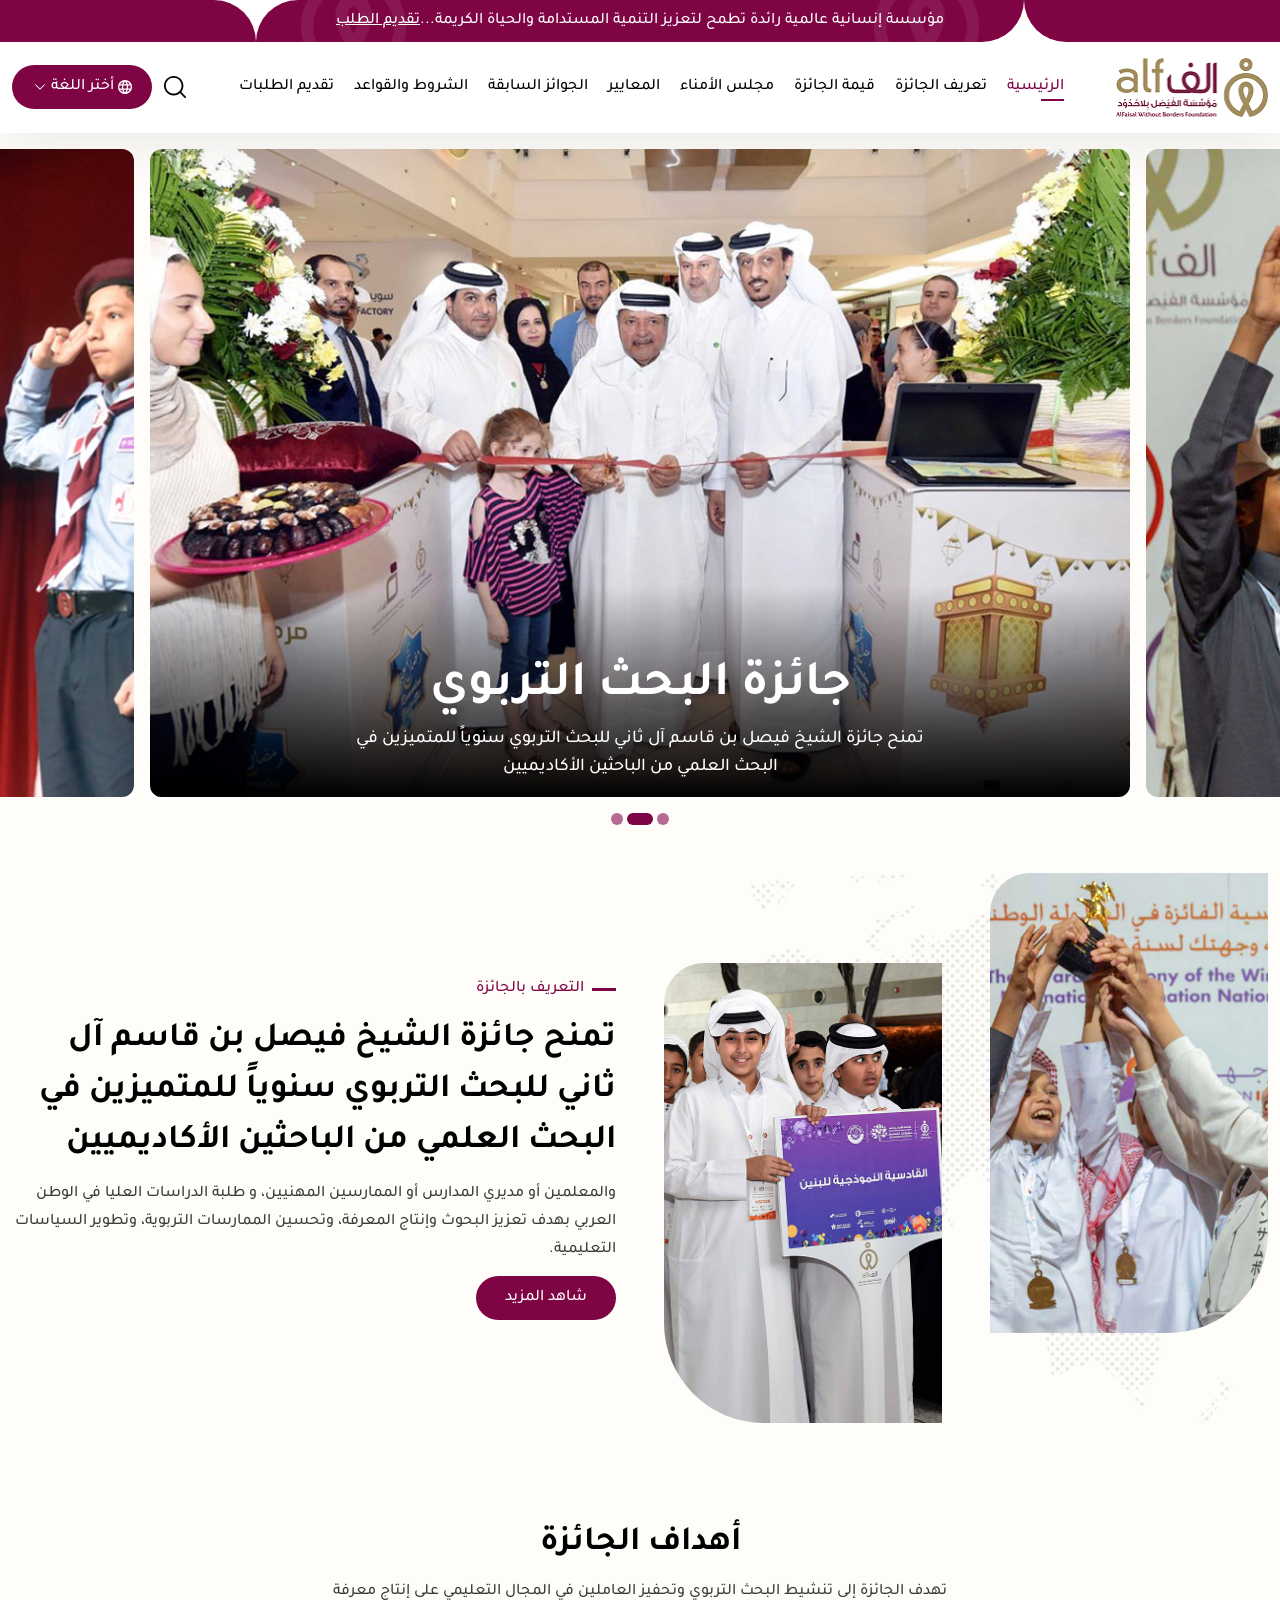
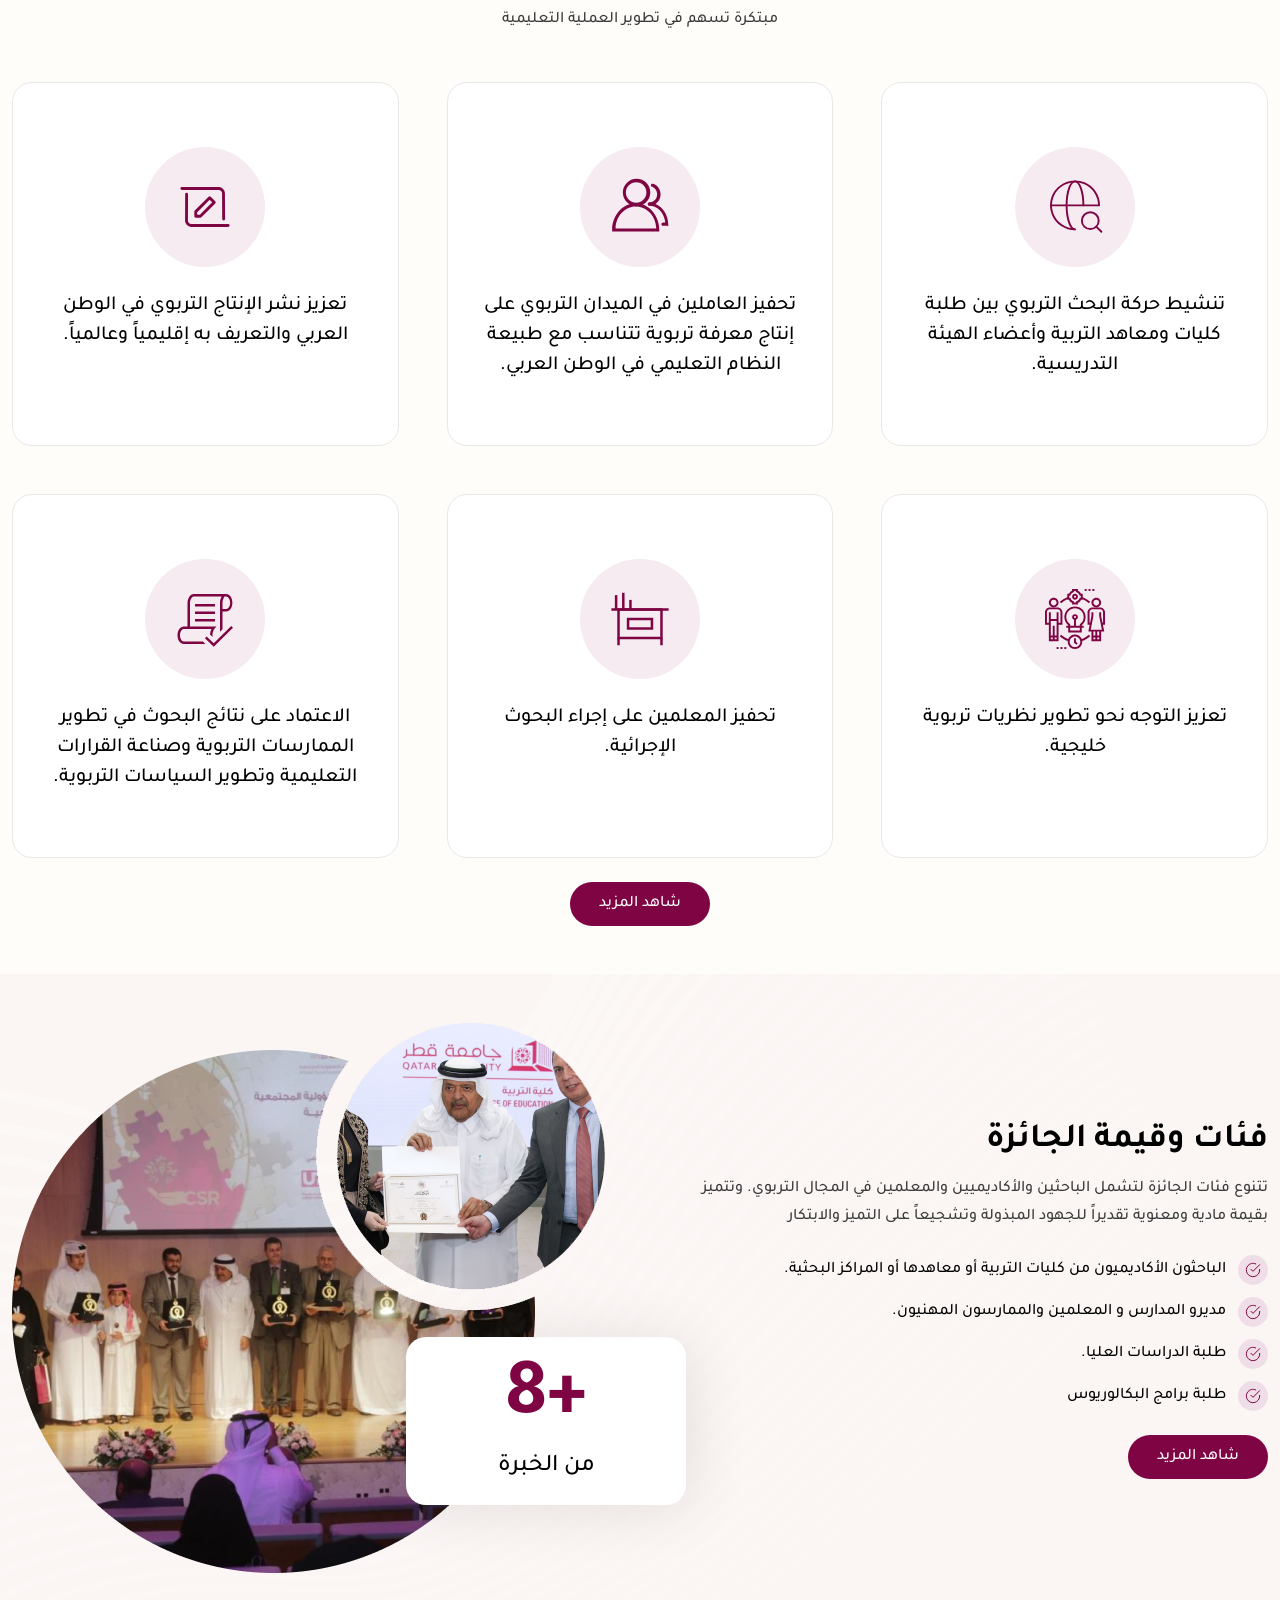
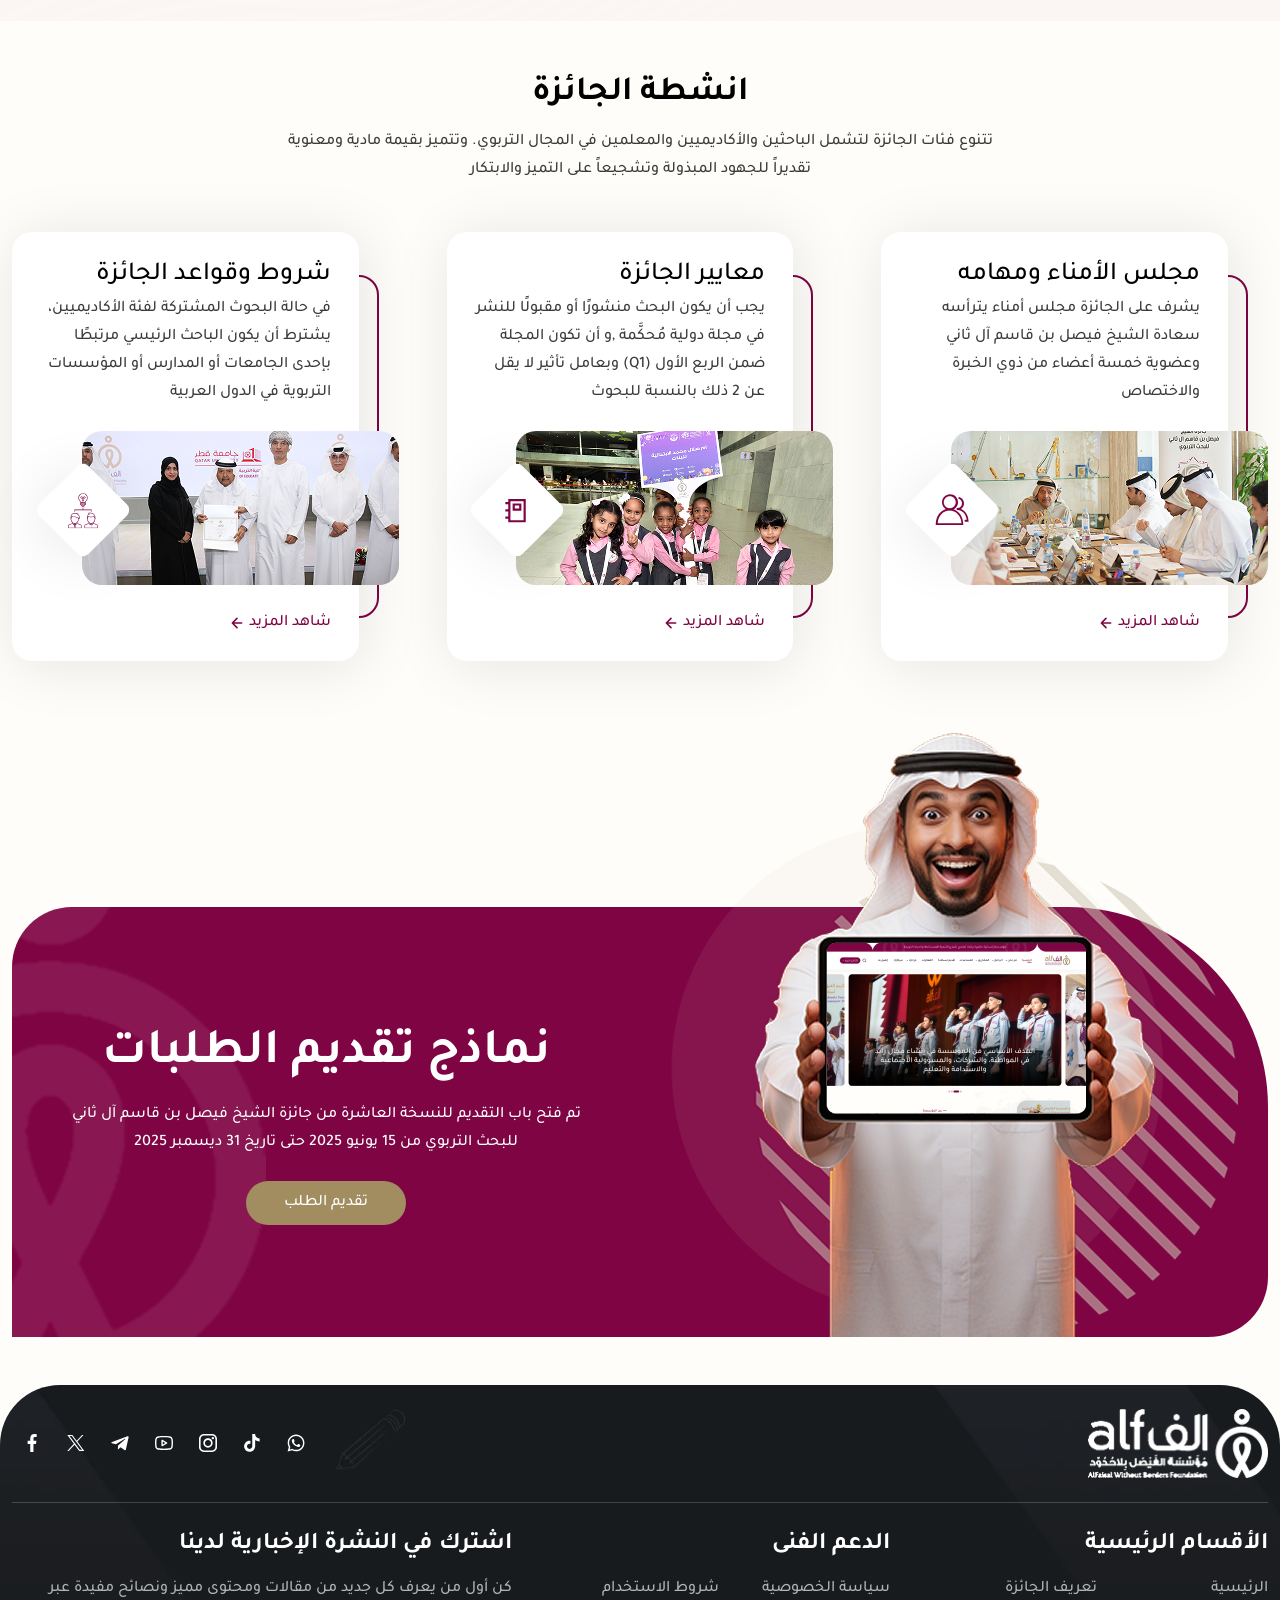
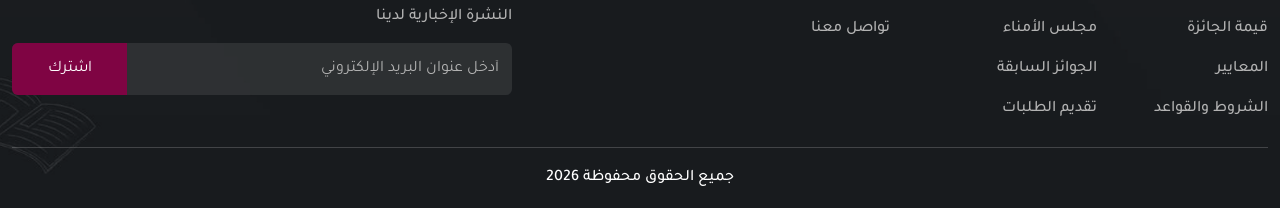
==== commit fbb74919: "fix style" ====
--- a/index.html
+++ b/index.html
@@ -164,6 +164,7 @@
                 <!-- End item -->
             </div>
             <!-- end slider -->
+        </div>
     </section>
     <!-- End slider -->
 
--- a/css/home.css
+++ b/css/home.css
@@ -642,7 +642,7 @@
   .about-team .item .photos {
     position: relative;
     display: flex;
-    justify-content: center;
+    justify-content: space-between;
     gap: 24px; }
     @media (max-width: 767px) {
       .about-team .item .photos {
@@ -1075,6 +1075,52 @@
         .banner-team .inner .text .bottom:hover {
           background: #fff;
           color: #A18D5F; }
+
+.hero-section {
+  padding: 0px !important;
+  margin-top: 24px; }
+  .hero-section .photo {
+    display: block;
+    position: relative;
+    background: #FFFDF9;
+    width: 100%;
+    height: 300px;
+    border-radius: 20px;
+    overflow: hidden; }
+    .hero-section .photo img {
+      width: 100%;
+      height: 100%;
+      object-fit: cover;
+      object-position: center; }
+  .hero-section .contant {
+    position: absolute;
+    bottom: 0px;
+    width: 100%;
+    padding: 64px 16px 48px 16px;
+    background: linear-gradient(180deg, rgba(131, 35, 57, 0) 0%, #640335 100%);
+    -moz-transition: all 0.5s ease-in-out 0s;
+    -o-transition: all 0.5s ease-in-out 0s;
+    -webkit-transition: all 0.5s ease-in-out 0s;
+    transition: all 0.5s ease-in-out 0s; }
+    .hero-section .contant::before {
+      content: "";
+      position: absolute;
+      left: 12px;
+      bottom: 12px;
+      width: calc(100% - 24px);
+      height: 274px;
+      border-radius: 20px;
+      border: 4px solid #a18d5f; }
+      @media (max-width: 767px) {
+        .hero-section .contant::before {
+          height: 196px; } }
+    .hero-section .contant .title {
+      color: #fff;
+      font-size: 40px;
+      text-align: center; }
+      @media (max-width: 999px) {
+        .hero-section .contant .title {
+          font-size: 28px; } }
 
 .error404 {
   position: relative;
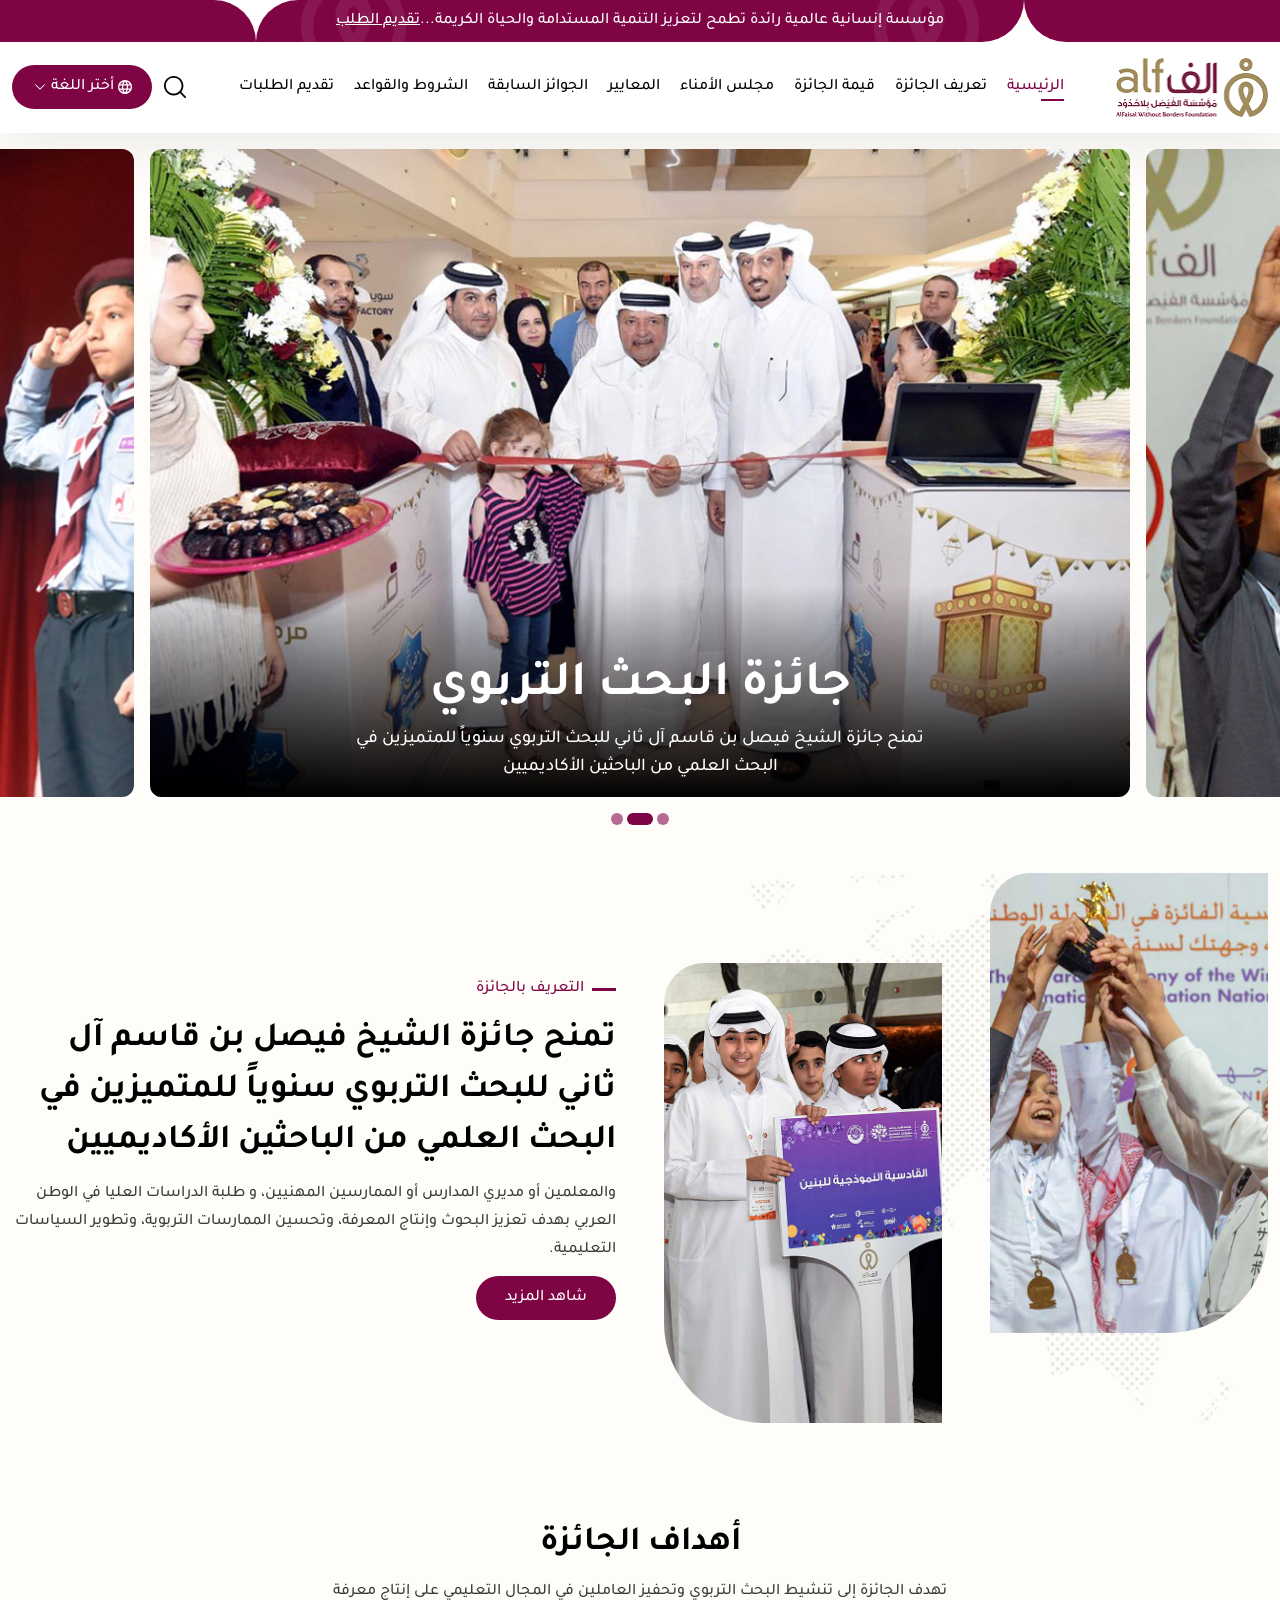
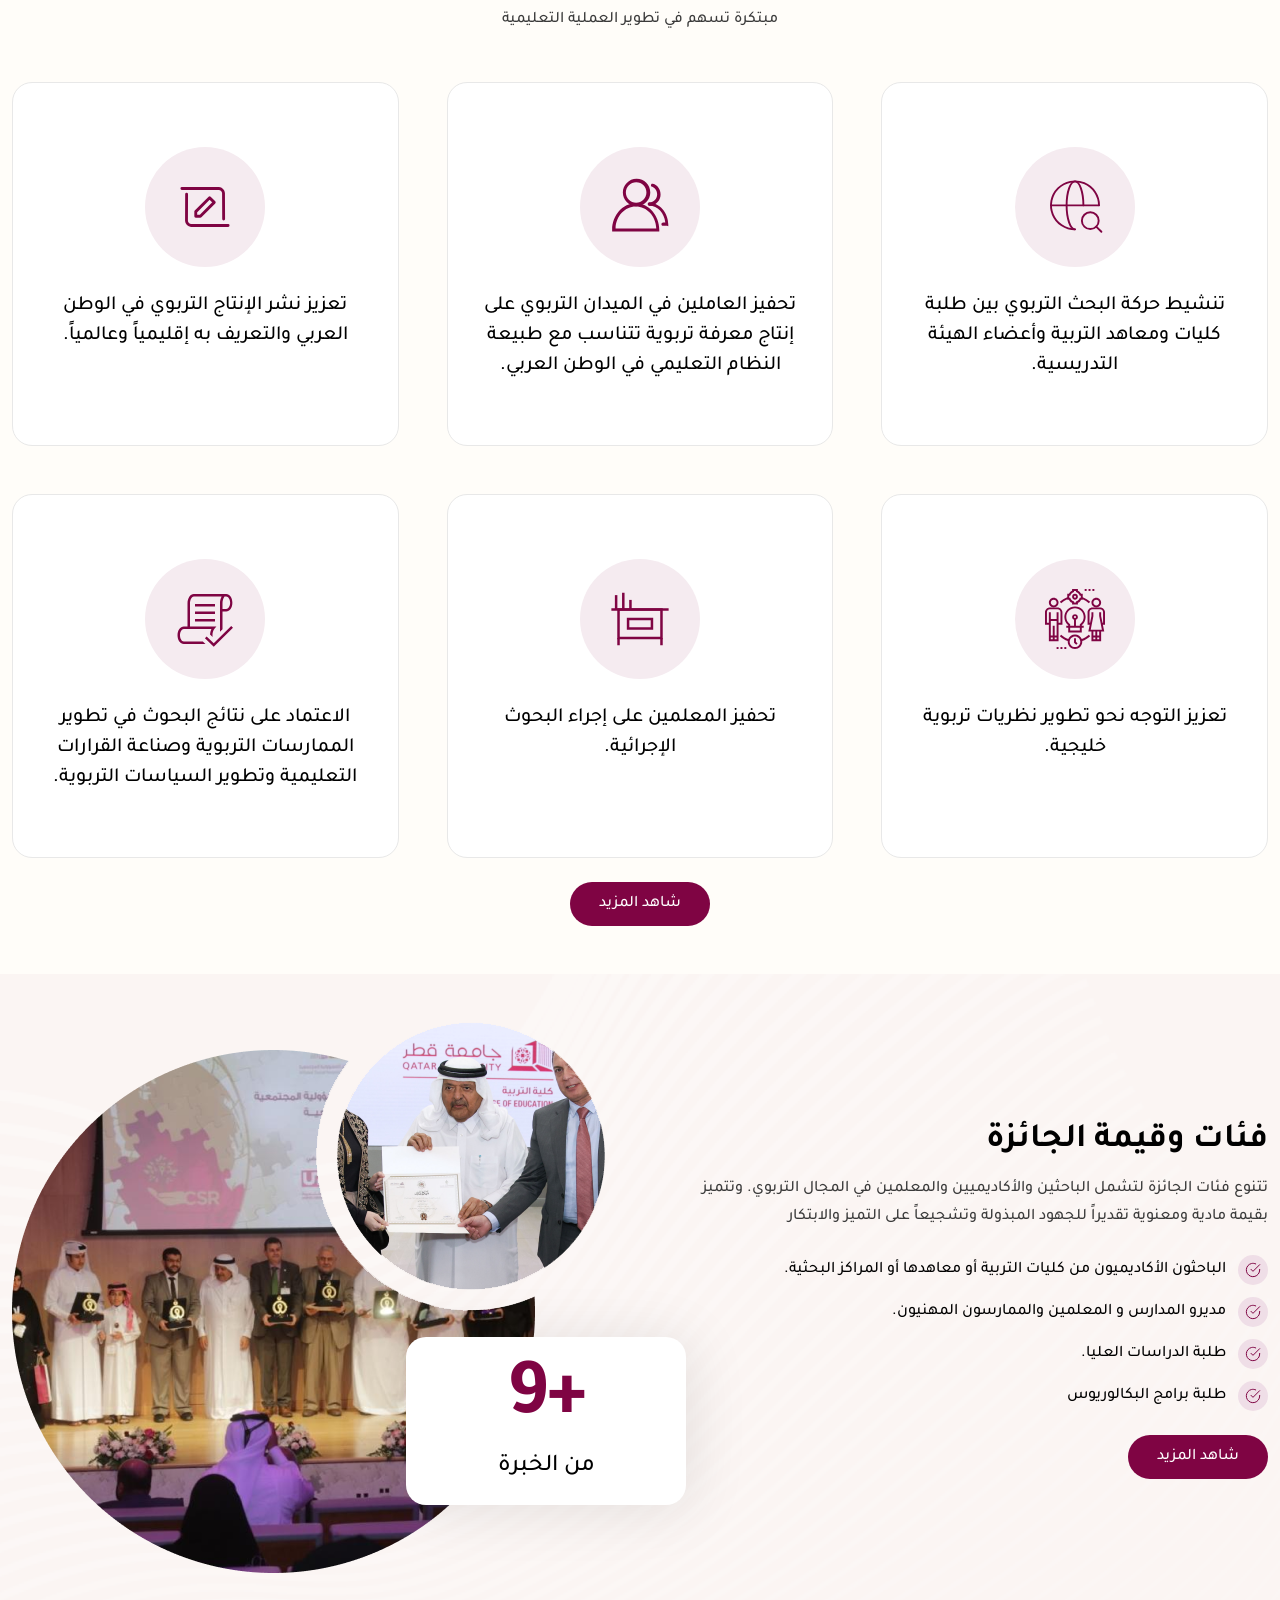
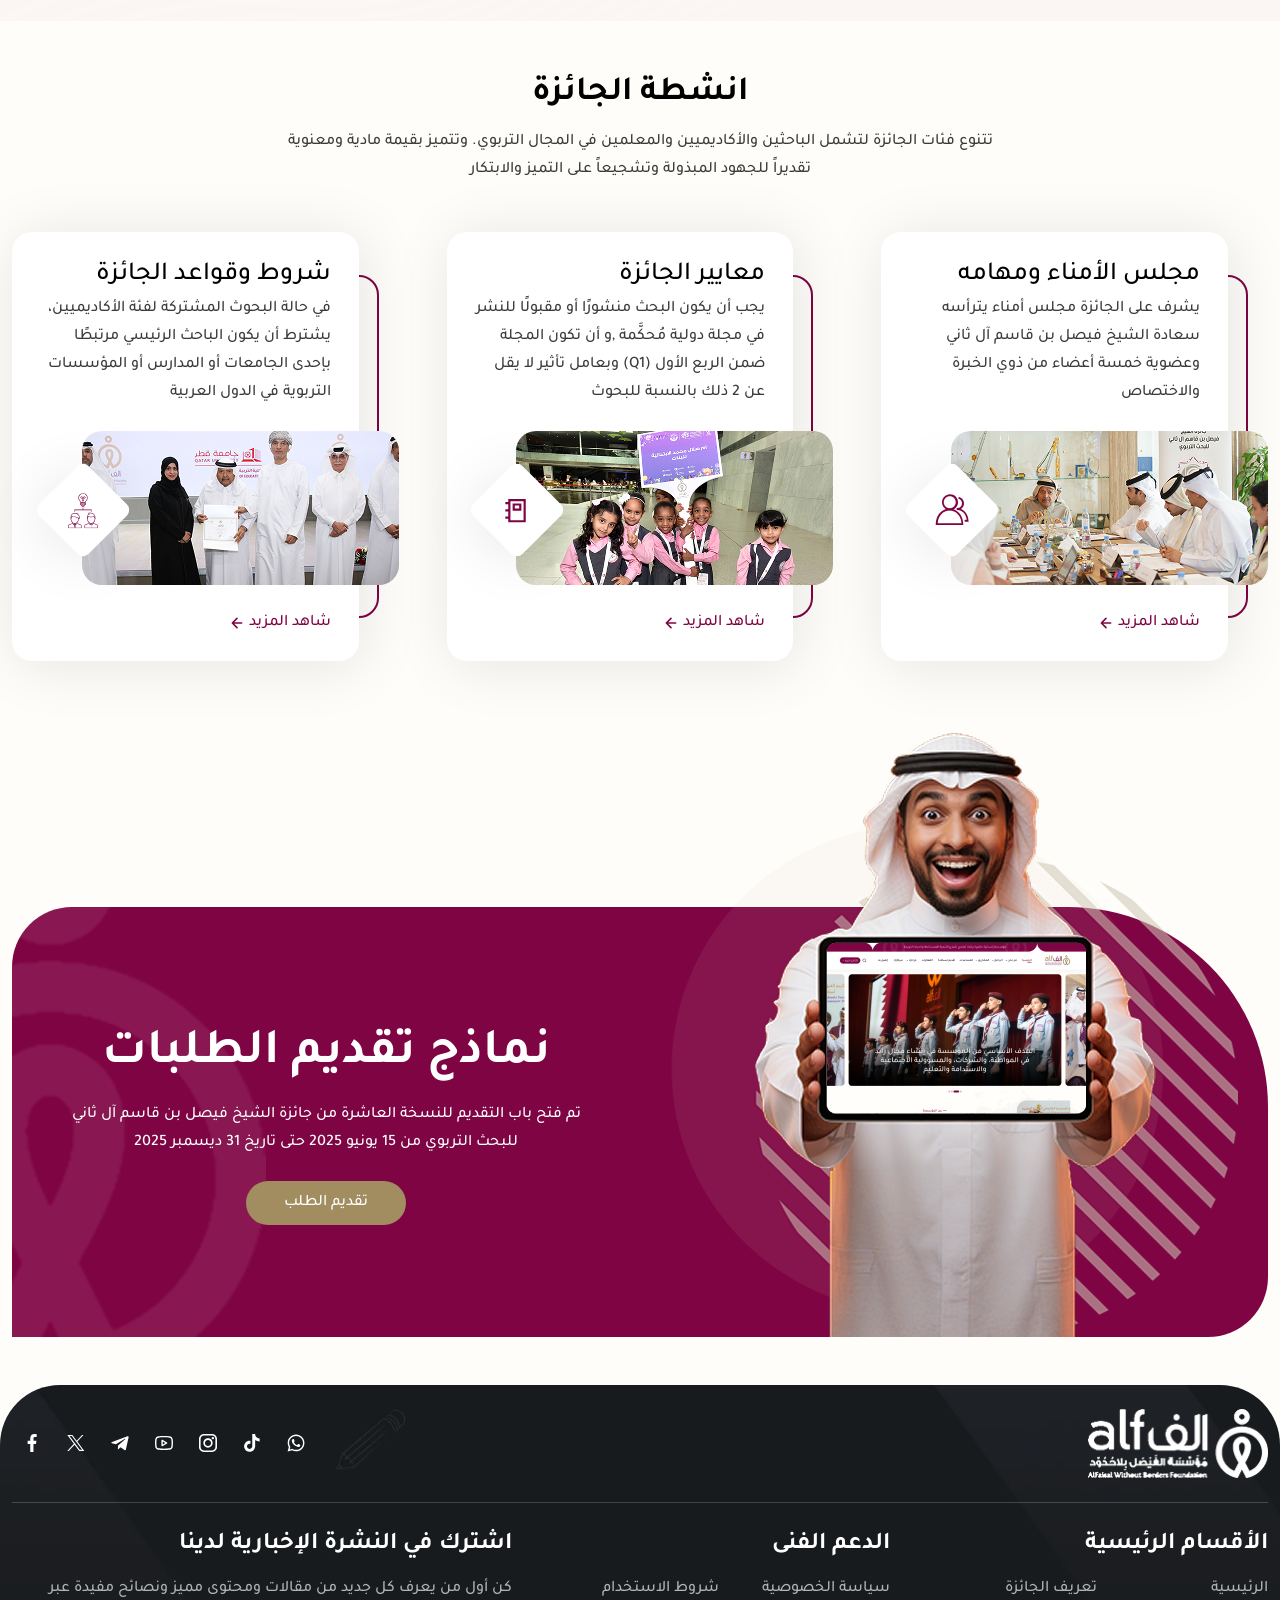
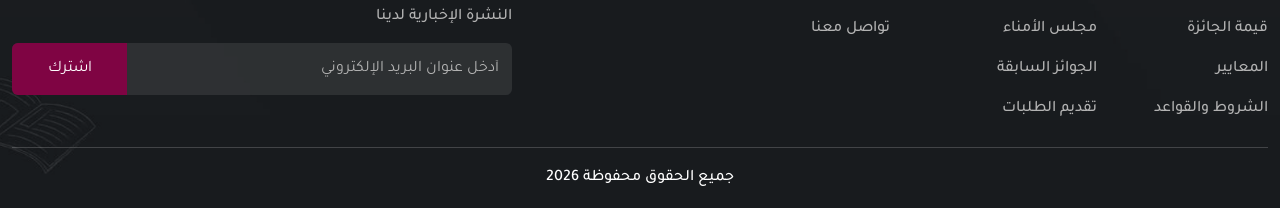
==== commit 5414ae87: "add pages" ====
--- a/index.html
+++ b/index.html
@@ -7,6 +7,7 @@
     <title>Al Faisal Foundation</title>
     <link rel="stylesheet" href="css/bootstrap.min.css">
     <link rel="stylesheet" href="css/home.css">
+    <link rel="stylesheet" href="css/intlTelInput.css">
     <!-- <link rel="stylesheet" href="css/home-ltr.css"> -->
     <link rel="icon" href="images/favicon.png" type="image/png">
     <link href="https://fonts.googleapis.com/css2?family=Tajawal:wght@200;300;400;500;700;800;900&display=swap" rel="stylesheet">
@@ -168,7 +169,7 @@
     </section>
     <!-- End slider -->
 
-    <section class="about-team">
+    <section class="about-item">
         <div class="container">
             <div class="item">
                 <i class="bg"><img loading="lazy" src="images/icon-map.png" alt="Al Faisal Foundation"></i>
@@ -188,9 +189,9 @@
 
         </div>
     </section>
-    <!-- End about-team -->
-
-    <section class="objectives-team">
+    <!-- End about-item -->
+
+    <section class="objectives-item">
         <div class="container">
             <h2 class="title text-center mb-2">أهداف الجائزة</h2>
             <p class="text-center">تهدف الجائزة إلى تنشيط البحث التربوي وتحفيز العاملين في المجال التعليمي على إنتاج معرفة<br> مبتكرة تسهم في تطوير العملية التعليمية</p>
@@ -300,9 +301,9 @@
             </div>
         </div>
     </section>
-    <!-- End objectives-team -->
-
-    <section class="categories-team">
+    <!-- End objectives-item -->
+
+    <section class="categories-item">
         <div class="container">
             <div class="item">
                 <h2 class="title mb-2">فئات وقيمة الجائزة</h2>
@@ -347,9 +348,9 @@
             <!-- End item -->
         </div>
     </section>
-    <!-- End categories-team -->
-
-    <section class="activities-team">
+    <!-- End categories-item -->
+
+    <section class="activities-item">
         <div class="container">
             <h2 class="title text-center mb-2"> انشطة الجائزة</h2>
             <p class="text-center"> تتنوع فئات الجائزة لتشمل الباحثين والأكاديميين والمعلمين في المجال التربوي. وتتميز بقيمة مادية ومعنوية<br> تقديراً للجهود المبذولة وتشجيعاً على التميز والابتكار</p>
@@ -453,10 +454,10 @@
             </div>
         </div>
     </section>
-    <!-- End categories-team -->
-
-
-    <section class="banner-team">
+    <!-- End categories-item -->
+
+
+    <section class="banner-item">
         <div class="container">
             <div class="inner">
                 <div class="text">
@@ -472,7 +473,7 @@
             </div>
         </div>
     </section>
-    <!-- End banner-team -->
+    <!-- End banner-item -->
 
 
     <footer class="footer">
--- a/css/home.css
+++ b/css/home.css
@@ -621,52 +621,52 @@
     .slider .item.slick-active .contant {
       opacity: 1; }
 
-.about-team .container {
+.about-item .container {
   display: flex;
   align-items: center;
   gap: 48px; }
   @media (max-width: 999px) {
-    .about-team .container {
+    .about-item .container {
       display: block; } }
   @media (max-width: 767px) {
-    .about-team .container {
+    .about-item .container {
       gap: 24px; } }
-.about-team .item {
+.about-item .item {
   position: relative;
   min-width: calc( 50% - 24px);
   max-width: calc( 50% - 24px); }
   @media (max-width: 999px) {
-    .about-team .item {
+    .about-item .item {
       min-width: 100%;
       max-width: 100%; } }
-  .about-team .item .photos {
+  .about-item .item .photos {
     position: relative;
     display: flex;
     justify-content: space-between;
     gap: 24px; }
     @media (max-width: 767px) {
-      .about-team .item .photos {
+      .about-item .item .photos {
         gap: 12px; } }
-    .about-team .item .photos .photo {
+    .about-item .item .photos .photo {
       min-width: calc(50% - 24px);
       max-width: calc(50% - 24px);
       height: 460px;
       overflow: hidden; }
       @media (max-width: 767px) {
-        .about-team .item .photos .photo {
+        .about-item .item .photos .photo {
           min-width: calc(50% - 6px);
           max-width: calc(50% - 6px);
           height: 300px; } }
-      .about-team .item .photos .photo:nth-child(1) {
+      .about-item .item .photos .photo:nth-child(1) {
         border-radius: 40px 0px 100px 0px; }
-      .about-team .item .photos .photo:nth-child(2) {
+      .about-item .item .photos .photo:nth-child(2) {
         border-radius: 40px 0px 0px 100px;
         margin-top: 90px; }
-      .about-team .item .photos .photo img {
+      .about-item .item .photos .photo img {
         width: 100%;
         height: 100%;
         object-fit: cover; }
-  .about-team .item .bg {
+  .about-item .item .bg {
     display: flex;
     align-items: center;
     justify-content: center;
@@ -674,42 +674,42 @@
     top: 0px;
     width: 100%;
     height: 100%; }
-    .about-team .item .bg img {
+    .about-item .item .bg img {
       max-width: 100%;
       max-height: 100%; }
-  .about-team .item .slogin {
+  .about-item .item .slogin {
     display: flex;
     align-items: center;
     position: relative;
     color: #7F0443;
     padding-inline-start: 32px;
     margin-bottom: 12px; }
-    .about-team .item .slogin::before {
+    .about-item .item .slogin::before {
       content: "";
       position: absolute;
       right: 0px;
       width: 24px;
       height: 3px;
       background-color: #7F0443; }
-  .about-team .item p,
-  .about-team .item .title {
+  .about-item .item p,
+  .about-item .item .title {
     margin-bottom: 12px; }
 
-.objectives-team .rowbox {
+.objectives-item .rowbox {
   display: grid;
   grid-template-columns: repeat(3, 1fr);
   gap: 48px;
   margin-top: 48px; }
   @media (max-width: 1199px) {
-    .objectives-team .rowbox {
+    .objectives-item .rowbox {
       gap: 24px; } }
   @media (max-width: 999px) {
-    .objectives-team .rowbox {
+    .objectives-item .rowbox {
       display: flex;
       gap: 12px;
       margin-top: 24px;
       overflow-y: scroll; } }
-.objectives-team .item {
+.objectives-item .item {
   position: relative;
   background: #fff;
   padding: 64px 24px;
@@ -720,11 +720,11 @@
   -webkit-transition: all 0.5s ease-in-out 0s;
   transition: all 0.5s ease-in-out 0s; }
   @media (max-width: 999px) {
-    .objectives-team .item {
+    .objectives-item .item {
       padding: 24px;
       min-width: 260px;
       max-width: 260px; } }
-  .objectives-team .item::after, .objectives-team .item::before {
+  .objectives-item .item::after, .objectives-item .item::before {
     content: "";
     position: absolute;
     top: 0px;
@@ -741,29 +741,29 @@
     -webkit-transition: all 0.5s ease-in-out 0s;
     transition: all 0.5s ease-in-out 0s; }
     @media (max-width: 999px) {
-      .objectives-team .item::after, .objectives-team .item::before {
+      .objectives-item .item::after, .objectives-item .item::before {
         display: none; } }
-  .objectives-team .item::before {
+  .objectives-item .item::before {
     top: auto;
     left: auto;
     rotate: 180deg;
     bottom: 0px;
     right: 0px; }
-  .objectives-team .item:hover {
+  .objectives-item .item:hover {
     -webkit-box-shadow: 4px 4px 60px #0000002e;
     -moz-box-shadow: 4px 4px 60px #0000002e;
     -o-box-shadow: 4px 4px 60px #0000002e;
     -ms-box-shadow: 4px 4px 60px #0000002e;
     box-shadow: 4px 4px 60px #0000002e; }
-    .objectives-team .item:hover::after {
+    .objectives-item .item:hover::after {
       opacity: 1;
       top: -20px;
       left: -30px; }
-    .objectives-team .item:hover::before {
+    .objectives-item .item:hover::before {
       opacity: 1;
       bottom: -20px;
       right: -30px; }
-  .objectives-team .item .icon {
+  .objectives-item .item .icon {
     display: flex;
     align-items: center;
     justify-content: center;
@@ -773,47 +773,47 @@
     background: #F5EBF0;
     margin: auto; }
     @media (max-width: 999px) {
-      .objectives-team .item .icon {
+      .objectives-item .item .icon {
         width: 80px;
         height: 80px; } }
-    .objectives-team .item .icon svg {
+    .objectives-item .item .icon svg {
       width: 60px;
       height: 60px; }
       @media (max-width: 999px) {
-        .objectives-team .item .icon svg {
+        .objectives-item .item .icon svg {
           width: 40px;
           height: 40px; } }
-  .objectives-team .item .title {
+  .objectives-item .item .title {
     font-size: 20px;
     text-align: center;
     font-weight: 500;
     margin-top: 24px; }
     @media (max-width: 999px) {
-      .objectives-team .item .title {
+      .objectives-item .item .title {
         margin-top: 12px; } }
 
-.categories-team {
+.categories-item {
   background: #FBF5F3 url(../images/mask.png) no-repeat center center/cover; }
-  .categories-team .container {
+  .categories-item .container {
     display: grid;
     align-items: center;
     grid-template-columns: repeat(2, 1fr);
     gap: 48px; }
     @media (max-width: 999px) {
-      .categories-team .container {
+      .categories-item .container {
         gap: 24px;
         grid-template-columns: repeat(1, 1fr); } }
-  .categories-team .item {
+  .categories-item .item {
     position: relative; }
-    .categories-team .item .list {
+    .categories-item .item .list {
       margin-top: 24px; }
-      .categories-team .item .list li {
+      .categories-item .item .list li {
         display: flex;
         align-items: center;
         gap: 12px;
         margin-top: 12px;
         color: #000; }
-        .categories-team .item .list li .icon {
+        .categories-item .item .list li .icon {
           display: flex;
           align-items: center;
           justify-content: center;
@@ -822,9 +822,9 @@
           height: 30px;
           border-radius: 50%;
           background: #efdee7; }
-    .categories-team .item .bottom {
+    .categories-item .item .bottom {
       margin-top: 24px; }
-    .categories-team .item .number {
+    .categories-item .item .number {
       position: absolute;
       top: 315px;
       right: -70px;
@@ -838,22 +838,22 @@
       -ms-box-shadow: 4px 4px 60px rgba(0, 0, 0, 0.1);
       box-shadow: 4px 4px 60px rgba(0, 0, 0, 0.1); }
       @media (min-width: 1600px) {
-        .categories-team .item .number {
+        .categories-item .item .number {
           right: 0px; } }
       @media (max-width: 1199px) {
-        .categories-team .item .number {
+        .categories-item .item .number {
           top: 215px; } }
       @media (max-width: 999px) {
-        .categories-team .item .number {
+        .categories-item .item .number {
           min-width: 200px;
           top: 280px;
           right: 100px; } }
       @media (max-width: 767px) {
-        .categories-team .item .number {
+        .categories-item .item .number {
           top: auto;
           bottom: 24px;
           right: 0px; } }
-      .categories-team .item .number .flex {
+      .categories-item .item .number .flex {
         display: flex;
         align-items: center;
         justify-content: center;
@@ -862,49 +862,49 @@
         font-weight: 600;
         direction: ltr; }
         @media (max-width: 999px) {
-          .categories-team .item .number .flex {
+          .categories-item .item .number .flex {
             font-size: 40px; } }
-        .categories-team .item .number .flex .counter {
+        .categories-item .item .number .flex .counter {
           line-height: 1; }
-      .categories-team .item .number p {
+      .categories-item .item .number p {
         text-align: center;
         font-size: 24px;
         margin-top: 12px;
         color: #000; }
         @media (max-width: 999px) {
-          .categories-team .item .number p {
+          .categories-item .item .number p {
             font-size: 20px; } }
-    .categories-team .item .photo {
+    .categories-item .item .photo {
       position: relative;
       display: flex;
       align-items: center;
       justify-content: flex-end; }
-      .categories-team .item .photo img {
+      .categories-item .item .photo img {
         max-width: 100%;
         max-height: 100%; }
 
-.activities-team .rowbox {
+.activities-item .rowbox {
   display: grid;
   align-items: center;
   grid-template-columns: repeat(3, 1fr);
   gap: 48px;
   margin-top: 48px; }
   @media (max-width: 1199px) {
-    .activities-team .rowbox {
+    .activities-item .rowbox {
       gap: 24px;
       margin-top: 24px;
       grid-template-columns: repeat(2, 1fr); } }
   @media (max-width: 767px) {
-    .activities-team .rowbox {
+    .activities-item .rowbox {
       grid-template-columns: repeat(1, 1fr); } }
-.activities-team .item {
+.activities-item .item {
   position: relative; }
-  .activities-team .item:hover::before {
+  .activities-item .item:hover::before {
     background: #7F0443; }
-  .activities-team .item:hover .photo img {
+  .activities-item .item:hover .photo img {
     transition-duration: 0.5s;
     transform: scale3d(1.1, 1.1, 1) translate3d(4%, 0, 0); }
-  .activities-team .item::before {
+  .activities-item .item::before {
     content: "";
     position: absolute;
     top: 10%;
@@ -918,7 +918,7 @@
     -webkit-transition: all 0.5s ease-in-out 0s;
     transition: all 0.5s ease-in-out 0s;
     z-index: -2; }
-  .activities-team .item::after {
+  .activities-item .item::after {
     content: "";
     position: absolute;
     top: 0px;
@@ -937,17 +937,17 @@
     -ms-box-shadow: 4px 4px 60px rgba(0, 0, 0, 0.1);
     box-shadow: 4px 4px 60px rgba(0, 0, 0, 0.1);
     z-index: -1; }
-  .activities-team .item .text {
+  .activities-item .item .text {
     width: 100%;
     padding: 24px 68px 0px 24px; }
-  .activities-team .item .photo {
+  .activities-item .item .photo {
     display: block;
     width: 100%;
     height: 154px;
     border-radius: 20px;
     margin-top: 24px;
     overflow: hidden; }
-    .activities-team .item .photo img {
+    .activities-item .item .photo img {
       width: 100%;
       height: 100%;
       object-fit: cover;
@@ -955,10 +955,10 @@
       -o-transition: all 0.5s ease-in-out 0s;
       -webkit-transition: all 0.5s ease-in-out 0s;
       transition: all 0.5s ease-in-out 0s; }
-  .activities-team .item .inner {
+  .activities-item .item .inner {
     position: relative;
     width: 82%; }
-    .activities-team .item .inner .icon {
+    .activities-item .item .inner .icon {
       display: flex;
       align-items: center;
       justify-content: center;
@@ -975,11 +975,11 @@
       -o-box-shadow: 4px 4px 60px rgba(0, 0, 0, 0.1);
       -ms-box-shadow: 4px 4px 60px rgba(0, 0, 0, 0.1);
       box-shadow: 4px 4px 60px rgba(0, 0, 0, 0.1); }
-      .activities-team .item .inner .icon svg {
+      .activities-item .item .inner .icon svg {
         width: 35px;
         height: 35px;
         rotate: -45deg; }
-  .activities-team .item .title {
+  .activities-item .item .title {
     font-size: 26px;
     font-weight: 500;
     margin-bottom: 8px;
@@ -988,11 +988,11 @@
     -webkit-transition: all 0.5s ease-in-out 0s;
     transition: all 0.5s ease-in-out 0s; }
     @media (max-width: 999px) {
-      .activities-team .item .title {
+      .activities-item .item .title {
         font-size: 22px; } }
-    .activities-team .item .title:hover {
+    .activities-item .item .title:hover {
       color: #7F0443; }
-  .activities-team .item .more {
+  .activities-item .item .more {
     display: flex;
     align-items: center;
     gap: 4px;
@@ -1002,15 +1002,15 @@
     -o-transition: all 0.5s ease-in-out 0s;
     -webkit-transition: all 0.5s ease-in-out 0s;
     transition: all 0.5s ease-in-out 0s; }
-    .activities-team .item .more:hover {
+    .activities-item .item .more:hover {
       gap: 8px; }
 
-.banner-team {
+.banner-item {
   margin-top: 150px; }
   @media (max-width: 999px) {
-    .banner-team {
+    .banner-item {
       margin: 0px; } }
-  .banner-team .inner {
+  .banner-item .inner {
     position: relative;
     display: flex;
     align-items: center;
@@ -1020,13 +1020,13 @@
     background: #7F0443 url(../images/bglogo.png) no-repeat left top;
     border-radius: 60px 200px 60px 0px; }
     @media (max-width: 999px) {
-      .banner-team .inner {
+      .banner-item .inner {
         display: block;
         height: auto;
         border-radius: 60px;
         background: #7F0443; } }
-    .banner-team .inner .photo,
-    .banner-team .inner .bgimg {
+    .banner-item .inner .photo,
+    .banner-item .inner .bgimg {
       position: absolute;
       right: 0px;
       bottom: 0px;
@@ -1035,44 +1035,44 @@
       border-bottom-right-radius: 60px;
       overflow: hidden; }
       @media (max-width: 999px) {
-        .banner-team .inner .photo,
-        .banner-team .inner .bgimg {
+        .banner-item .inner .photo,
+        .banner-item .inner .bgimg {
           width: 100%; } }
-      .banner-team .inner .photo img,
-      .banner-team .inner .bgimg img {
+      .banner-item .inner .photo img,
+      .banner-item .inner .bgimg img {
         max-width: 100%; }
     @media (max-width: 999px) {
-      .banner-team .inner .photo {
+      .banner-item .inner .photo {
         position: relative; } }
-    .banner-team .inner .text {
+    .banner-item .inner .text {
       text-align: center;
       width: 50%;
       padding: 24px 48px; }
       @media (max-width: 999px) {
-        .banner-team .inner .text {
+        .banner-item .inner .text {
           width: 100%;
           padding: 24px; } }
-      .banner-team .inner .text .title {
+      .banner-item .inner .text .title {
         color: #fff;
         text-align: center;
         font-size: 50px; }
         @media (max-width: 1199px) {
-          .banner-team .inner .text .title {
+          .banner-item .inner .text .title {
             font-size: 40px; } }
         @media (max-width: 999px) {
-          .banner-team .inner .text .title {
+          .banner-item .inner .text .title {
             font-size: 32px; } }
-      .banner-team .inner .text p {
+      .banner-item .inner .text p {
         margin-top: 8px;
         color: #fff;
         text-align: center; }
-      .banner-team .inner .text .bottom {
+      .banner-item .inner .text .bottom {
         background: #A18D5F;
         color: #fff;
         min-width: 160px;
         height: 44px;
         margin-top: 24px; }
-        .banner-team .inner .text .bottom:hover {
+        .banner-item .inner .text .bottom:hover {
           background: #fff;
           color: #A18D5F; }
 
@@ -1111,9 +1111,6 @@
       height: 274px;
       border-radius: 20px;
       border: 4px solid #a18d5f; }
-      @media (max-width: 767px) {
-        .hero-section .contant::before {
-          height: 196px; } }
     .hero-section .contant .title {
       color: #fff;
       font-size: 40px;
@@ -1121,6 +1118,412 @@
       @media (max-width: 999px) {
         .hero-section .contant .title {
           font-size: 28px; } }
+
+.rules-item {
+  background: #FBF5F3 url(../images/mask.png) no-repeat center center/cover; }
+  @media (max-width: 999px) {
+    .rules-item {
+      padding-top: 0px; } }
+  .rules-item .photo {
+    position: absolute;
+    width: calc(50% - 24px);
+    height: 100%;
+    top: 0px;
+    right: 0px; }
+    @media (max-width: 999px) {
+      .rules-item .photo {
+        position: relative;
+        width: 100%;
+        height: 60vh; } }
+    .rules-item .photo::after {
+      content: "";
+      position: absolute;
+      right: 0px;
+      bottom: 0px;
+      width: 100%;
+      height: 100px;
+      background: linear-gradient(180deg, rgba(131, 35, 57, 0) 0%, #640335 100%); }
+    .rules-item .photo img {
+      width: 100%;
+      height: 100%;
+      object-fit: cover;
+      object-position: top; }
+  .rules-item .container {
+    display: flex;
+    justify-content: flex-end; }
+    @media (max-width: 999px) {
+      .rules-item .container {
+        justify-content: flex-start; } }
+  .rules-item .item {
+    position: relative;
+    max-width: 50%; }
+    @media (max-width: 999px) {
+      .rules-item .item {
+        max-width: 100%;
+        margin-top: 24px; } }
+    .rules-item .item .list {
+      margin-top: 24px; }
+      .rules-item .item .list li {
+        display: flex;
+        align-items: center;
+        gap: 12px;
+        margin-top: 20px;
+        color: #000; }
+        .rules-item .item .list li .icon {
+          display: flex;
+          align-items: center;
+          justify-content: center;
+          min-width: 30px;
+          max-width: 30px;
+          height: 30px;
+          border-radius: 50%;
+          background: #efdee7; }
+
+.general-rules .rowbox {
+  display: grid;
+  grid-template-columns: repeat(4, 1fr);
+  gap: 24px;
+  counter-reset: item;
+  padding: 0px;
+  margin-top: 48px; }
+  @media (max-width: 999px) {
+    .general-rules .rowbox {
+      display: flex;
+      gap: 12px;
+      margin-top: 24px;
+      overflow-y: scroll; } }
+.general-rules .item {
+  position: relative;
+  background: #fff;
+  padding: 32px 16px;
+  border-radius: 20px;
+  border: 1px solid #E8E8E8;
+  counter-increment: item;
+  -moz-transition: all 0.5s ease-in-out 0s;
+  -o-transition: all 0.5s ease-in-out 0s;
+  -webkit-transition: all 0.5s ease-in-out 0s;
+  transition: all 0.5s ease-in-out 0s; }
+  @media (max-width: 999px) {
+    .general-rules .item {
+      padding: 24px;
+      min-width: 260px;
+      max-width: 260px; } }
+  .general-rules .item:before {
+    display: flex;
+    align-items: center;
+    justify-content: center;
+    content: counter(item);
+    color: #7F0443;
+    background: #F5EBF0;
+    width: 60px;
+    height: 60px;
+    border-radius: 50%;
+    margin: auto;
+    font-size: 30px; }
+  .general-rules .item:hover {
+    -webkit-box-shadow: 4px 4px 60px #0000002e;
+    -moz-box-shadow: 4px 4px 60px #0000002e;
+    -o-box-shadow: 4px 4px 60px #0000002e;
+    -ms-box-shadow: 4px 4px 60px #0000002e;
+    box-shadow: 4px 4px 60px #0000002e; }
+  .general-rules .item .title {
+    font-size: 18px;
+    text-align: center;
+    font-weight: 400;
+    margin-top: 12px; }
+
+.contact-item .container {
+  display: grid;
+  grid-template-columns: repeat(2, 1fr);
+  gap: 48px; }
+  @media (max-width: 999px) {
+    .contact-item .container {
+      grid-template-columns: repeat(1, 1fr);
+      gap: 24px; } }
+.contact-item .item .field {
+  margin-top: 16px; }
+  .contact-item .item .field .bottom {
+    width: 100%;
+    height: 52px;
+    border-radius: 0.375rem; }
+.contact-item .item .information {
+  border-top: 1px solid #E8E8E8;
+  padding-top: 16px;
+  margin-top: 16px; }
+.contact-item .item .inner {
+  display: grid;
+  grid-template-columns: repeat(2, 1fr);
+  gap: 48px;
+  margin-top: 16px; }
+  @media (max-width: 400px) {
+    .contact-item .item .inner {
+      grid-template-columns: repeat(1, 1fr);
+      gap: 16px; } }
+.contact-item .item .subitem .title {
+  font-size: 20px;
+  font-weight: 500;
+  color: #7F0443; }
+.contact-item .item .subitem a {
+  display: block;
+  direction: ltr;
+  -moz-transition: all 0.5s ease-in-out 0s;
+  -o-transition: all 0.5s ease-in-out 0s;
+  -webkit-transition: all 0.5s ease-in-out 0s;
+  transition: all 0.5s ease-in-out 0s; }
+  .contact-item .item .subitem a:hover {
+    color: #7F0443; }
+.contact-item .item .innermap {
+  margin-top: 26px; }
+  .contact-item .item .innermap iframe {
+    border: 0px;
+    width: 100%;
+    height: 228px;
+    border-radius: 0.375rem; }
+
+.privacy-policy .icon,
+.terms-use .icon {
+  display: flex;
+  align-items: center;
+  justify-content: center;
+  min-width: 40px;
+  max-width: 40px;
+  height: 40px;
+  background: #F5EBF0;
+  border-radius: 10px; }
+.privacy-policy .minhead,
+.terms-use .minhead {
+  display: flex;
+  align-items: center;
+  gap: 8px;
+  margin: 24px 0px 12px 0px; }
+  .privacy-policy .minhead .title,
+  .terms-use .minhead .title {
+    font-size: 20px;
+    font-weight: 500; }
+.privacy-policy .text,
+.terms-use .text {
+  margin-top: 8px; }
+
+.trustees-item {
+  padding: 0px !important;
+  margin-top: 32px; }
+  @media (max-width: 999px) {
+    .trustees-item {
+      margin-top: 24px; } }
+  .trustees-item .inner {
+    display: grid;
+    align-items: center;
+    grid-template-columns: repeat(2, 1fr);
+    gap: 48px;
+    padding: 24px;
+    position: relative;
+    background: #F6F1EA url(../images/bag.jpg) no-repeat center center;
+    background-size: 100% 100%;
+    min-height: 444px;
+    border: 1px solid #00000033;
+    border-radius: 12px;
+    overflow: hidden; }
+    @media (max-width: 999px) {
+      .trustees-item .inner {
+        grid-template-columns: repeat(1, 1fr);
+        gap: 16px;
+        padding: 16px; } }
+  .trustees-item .photo {
+    display: flex;
+    align-items: center;
+    height: 100%;
+    border-radius: 12px;
+    overflow: hidden; }
+    @media (max-width: 999px) {
+      .trustees-item .photo {
+        order: -1;
+        height: 300px; } }
+    .trustees-item .photo img {
+      width: 100%;
+      height: 100%;
+      object-fit: cover; }
+  @media (max-width: 999px) {
+    .trustees-item .text p,
+    .trustees-item .text .title {
+      text-align: center; } }
+  .trustees-item .bottoms {
+    display: flex;
+    align-items: center;
+    gap: 16px;
+    margin-top: 24px; }
+    @media (max-width: 999px) {
+      .trustees-item .bottoms {
+        justify-content: center;
+        margin-top: 16px;
+        gap: 8px; } }
+    @media (max-width: 400px) {
+      .trustees-item .bottoms {
+        min-width: 100px; } }
+    @media (max-width: 400px) {
+      .trustees-item .bottoms .bottom {
+        min-width: 127px; } }
+    .trustees-item .bottoms .bottom:last-child {
+      background: #a08c5f; }
+      .trustees-item .bottoms .bottom:last-child:hover {
+        background: #8f7e57; }
+
+.item-tasks {
+  margin-top: 32px; }
+  @media (max-width: 999px) {
+    .item-tasks {
+      margin: 0px; } }
+  .item-tasks .rowbox {
+    position: relative;
+    margin: 0px auto;
+    max-width: 1100px;
+    display: grid;
+    grid-template-columns: repeat(3, 1fr);
+    gap: 44px;
+    margin-top: 32px; }
+    @media (max-width: 767px) {
+      .item-tasks .rowbox {
+        grid-template-columns: repeat(1, 1fr);
+        gap: 12px;
+        margin-top: 12px; } }
+    .item-tasks .rowbox::before {
+      content: "";
+      position: absolute;
+      left: 0px;
+      top: 26px;
+      width: 100%;
+      border-radius: 8px;
+      height: 8px;
+      background: #9f8b5e2b; }
+      @media (max-width: 767px) {
+        .item-tasks .rowbox::before {
+          display: none; } }
+  .item-tasks .item {
+    position: relative; }
+    .item-tasks .item .icon {
+      display: flex;
+      align-items: center;
+      justify-content: center;
+      margin: 0px auto;
+      width: 60px;
+      height: 60px;
+      background: #7F0443;
+      border-radius: 10px; }
+      .item-tasks .item .icon svg {
+        width: 34px;
+        height: 34px; }
+    .item-tasks .item .title {
+      text-align: center;
+      font-size: 20px;
+      font-weight: 500;
+      margin-top: 12px; }
+    .item-tasks .item p {
+      text-align: center;
+      margin-top: 8px; }
+
+.arbitration-item {
+  background: #FBF5F3; }
+  .arbitration-item .container {
+    display: grid;
+    grid-template-columns: repeat(2, 1fr);
+    align-items: center;
+    gap: 48px; }
+    @media (max-width: 999px) {
+      .arbitration-item .container {
+        grid-template-columns: repeat(1, 1fr);
+        gap: 24px; } }
+  .arbitration-item .item {
+    position: relative; }
+    .arbitration-item .item img {
+      max-width: 100%;
+      max-height: 100%; }
+    .arbitration-item .item .slogin {
+      display: flex;
+      align-items: center;
+      position: relative;
+      color: #7F0443;
+      padding-inline-start: 32px;
+      margin-bottom: 12px; }
+      .arbitration-item .item .slogin::before {
+        content: "";
+        position: absolute;
+        right: 0px;
+        width: 24px;
+        height: 3px;
+        background-color: #7F0443; }
+    .arbitration-item .item p,
+    .arbitration-item .item .title {
+      margin-bottom: 12px; }
+
+.staff-item .item {
+  position: relative;
+  text-align: center;
+  margin-top: 24px; }
+  .staff-item .item:after {
+    content: '';
+    position: absolute;
+    top: auto;
+    right: 0px;
+    bottom: -24px;
+    left: 0px;
+    z-index: 1;
+    width: 2px;
+    height: 24px;
+    margin: 0px auto;
+    background: #E8E8E8; }
+.staff-item .icon {
+  display: flex;
+  align-items: center;
+  justify-content: center;
+  margin: 0px auto;
+  background: #efdee7;
+  position: relative;
+  width: 80px;
+  overflow: hidden;
+  height: 80px;
+  -webkit-border-radius: 50%;
+  border-radius: 50%;
+  background-clip: padding-box; }
+  .staff-item .icon svg {
+    width: 40px;
+    height: 40px; }
+.staff-item .textname {
+  display: inline-block;
+  background: #fff;
+  margin-top: 24px;
+  padding: 16px;
+  -webkit-border-radius: 20px;
+  border-radius: 20px;
+  background-clip: padding-box;
+  text-align: center;
+  border: 1px solid #E8E8E8; }
+  .staff-item .textname .title {
+    text-align: center;
+    font-size: 22px;
+    font-weight: 500; }
+.staff-item .rowbox {
+  display: grid;
+  grid-template-columns: repeat(5, 1fr);
+  gap: 24px;
+  border-top: 1px solid #E8E8E8;
+  margin-top: 24px; }
+  @media (max-width: 999px) {
+    .staff-item .rowbox {
+      padding-top: 24px;
+      grid-template-columns: repeat(1, 1fr); } }
+  @media (max-width: 999px) {
+    .staff-item .rowbox .item {
+      margin: 0px; } }
+  .staff-item .rowbox .item:after {
+    bottom: auto;
+    top: -24px; }
+  .staff-item .rowbox .item .textname {
+    display: block;
+    min-height: 180px; }
+    @media (max-width: 999px) {
+      .staff-item .rowbox .item .textname {
+        display: inline-block;
+        min-width: 296px;
+        max-width: 296px; } }
 
 .error404 {
   position: relative;
@@ -1518,13 +1921,13 @@
 .form-control {
   height: 52px;
   text-transform: none;
-  border: 1px solid #FFFDF9;
+  border: 1px solid #E8E8E8;
   -moz-transition: all 0.5s ease-in-out 0s;
   -o-transition: all 0.5s ease-in-out 0s;
   -webkit-transition: all 0.5s ease-in-out 0s;
   transition: all 0.5s ease-in-out 0s; }
   .form-control:focus, .form-control:hover, .form-control:focus-visible {
-    border-color: #323a2a;
+    border-color: #7F0443;
     outline: 0;
     outline-style: none;
     box-shadow: none; }
@@ -1585,30 +1988,28 @@
   margin-bottom: 12px; }
   .maplink li {
     display: inline-block;
-    color: #323a2a94;
-    text-transform: capitalize;
+    color: #838383;
     -moz-transition: all 0.5s ease-in-out 0s;
     -o-transition: all 0.5s ease-in-out 0s;
     -webkit-transition: all 0.5s ease-in-out 0s;
     transition: all 0.5s ease-in-out 0s; }
     .maplink li a {
-      color: #323a2a;
+      color: #7F0443;
       position: relative;
       padding-inline-end: 16px;
       -moz-transition: all 0.5s ease-in-out 0s;
       -o-transition: all 0.5s ease-in-out 0s;
       -webkit-transition: all 0.5s ease-in-out 0s;
-      transition: all 0.5s ease-in-out 0s;
-      text-transform: capitalize; }
+      transition: all 0.5s ease-in-out 0s; }
       .maplink li a:hover {
         text-decoration: underline; }
       .maplink li a:before {
         position: absolute;
         top: -3px;
-        right: 0px;
+        left: 0px;
         content: "/";
         display: inline-block;
-        color: #323a2a; }
+        color: #7F0443; }
 
 .map-back {
   display: flex;
--- a/css/intlTelInput.css
+++ b/css/intlTelInput.css
@@ -0,0 +1,1061 @@
+.intl-tel-input .flag {
+    width: 16px;
+    height: 11px;
+    background: url("../images/flags.png")
+}
+
+.intl-tel-input .ad {
+    background-position: -16px 0
+}
+
+.intl-tel-input .ae {
+    background-position: -32px 0
+}
+
+.intl-tel-input .af {
+    background-position: -48px 0
+}
+
+.intl-tel-input .ag {
+    background-position: -64px 0
+}
+
+.intl-tel-input .ai {
+    background-position: -80px 0
+}
+
+.intl-tel-input .al {
+    background-position: -96px 0
+}
+
+.intl-tel-input .am {
+    background-position: -112px 0
+}
+
+.intl-tel-input .ao {
+    background-position: -128px 0
+}
+
+.intl-tel-input .ar {
+    background-position: -144px 0
+}
+
+.intl-tel-input .as {
+    background-position: -160px 0
+}
+
+.intl-tel-input .at {
+    background-position: -176px 0
+}
+
+.intl-tel-input .au {
+    background-position: -192px 0
+}
+
+.intl-tel-input .aw {
+    background-position: -208px 0
+}
+
+.intl-tel-input .az {
+    background-position: -224px 0
+}
+
+.intl-tel-input .ba {
+    background-position: -240px 0
+}
+
+.intl-tel-input .bb {
+    background-position: 0 -11px
+}
+
+.intl-tel-input .bd {
+    background-position: -16px -11px
+}
+
+.intl-tel-input .be {
+    background-position: -32px -11px
+}
+
+.intl-tel-input .bf {
+    background-position: -48px -11px
+}
+
+.intl-tel-input .bg {
+    background-position: -64px -11px
+}
+
+.intl-tel-input .bh {
+    background-position: -80px -11px
+}
+
+.intl-tel-input .bi {
+    background-position: -96px -11px
+}
+
+.intl-tel-input .bj {
+    background-position: -112px -11px
+}
+
+.intl-tel-input .bm {
+    background-position: -128px -11px
+}
+
+.intl-tel-input .bn {
+    background-position: -144px -11px
+}
+
+.intl-tel-input .bo {
+    background-position: -160px -11px
+}
+
+.intl-tel-input .br {
+    background-position: -176px -11px
+}
+
+.intl-tel-input .bs {
+    background-position: -192px -11px
+}
+
+.intl-tel-input .bt {
+    background-position: -208px -11px
+}
+
+.intl-tel-input .bw {
+    background-position: -224px -11px
+}
+
+.intl-tel-input .by {
+    background-position: -240px -11px
+}
+
+.intl-tel-input .bz {
+    background-position: 0 -22px
+}
+
+.intl-tel-input .ca {
+    background-position: -16px -22px
+}
+
+.intl-tel-input .cd {
+    background-position: -32px -22px
+}
+
+.intl-tel-input .cf {
+    background-position: -48px -22px
+}
+
+.intl-tel-input .cg {
+    background-position: -64px -22px
+}
+
+.intl-tel-input .ch {
+    background-position: -80px -22px
+}
+
+.intl-tel-input .ci {
+    background-position: -96px -22px
+}
+
+.intl-tel-input .ck {
+    background-position: -112px -22px
+}
+
+.intl-tel-input .cl {
+    background-position: -128px -22px
+}
+
+.intl-tel-input .cm {
+    background-position: -144px -22px
+}
+
+.intl-tel-input .cn {
+    background-position: -160px -22px
+}
+
+.intl-tel-input .co {
+    background-position: -176px -22px
+}
+
+.intl-tel-input .cr {
+    background-position: -192px -22px
+}
+
+.intl-tel-input .cu {
+    background-position: -208px -22px
+}
+
+.intl-tel-input .cv {
+    background-position: -224px -22px
+}
+
+.intl-tel-input .cw {
+    background-position: -240px -22px
+}
+
+.intl-tel-input .cy {
+    background-position: 0 -33px
+}
+
+.intl-tel-input .cz {
+    background-position: -16px -33px
+}
+
+.intl-tel-input .de {
+    background-position: -32px -33px
+}
+
+.intl-tel-input .dj {
+    background-position: -48px -33px
+}
+
+.intl-tel-input .dk {
+    background-position: -64px -33px
+}
+
+.intl-tel-input .dm {
+    background-position: -80px -33px
+}
+
+.intl-tel-input .do {
+    background-position: -96px -33px
+}
+
+.intl-tel-input .dz {
+    background-position: -112px -33px
+}
+
+.intl-tel-input .ec {
+    background-position: -128px -33px
+}
+
+.intl-tel-input .ee {
+    background-position: -144px -33px
+}
+
+.intl-tel-input .eg {
+    background-position: -160px -33px
+}
+
+.intl-tel-input .er {
+    background-position: -176px -33px
+}
+
+.intl-tel-input .es {
+    background-position: -192px -33px
+}
+
+.intl-tel-input .et {
+    background-position: -208px -33px
+}
+
+.intl-tel-input .fi {
+    background-position: -224px -33px
+}
+
+.intl-tel-input .fj {
+    background-position: -240px -33px
+}
+
+.intl-tel-input .fk {
+    background-position: 0 -44px
+}
+
+.intl-tel-input .fm {
+    background-position: -16px -44px
+}
+
+.intl-tel-input .fo {
+    background-position: -32px -44px
+}
+
+.intl-tel-input .fr,
+.intl-tel-input .bl,
+.intl-tel-input .mf {
+    background-position: -48px -44px
+}
+
+.intl-tel-input .ga {
+    background-position: -64px -44px
+}
+
+.intl-tel-input .gb {
+    background-position: -80px -44px
+}
+
+.intl-tel-input .gd {
+    background-position: -96px -44px
+}
+
+.intl-tel-input .ge {
+    background-position: -112px -44px
+}
+
+.intl-tel-input .gf {
+    background-position: -128px -44px
+}
+
+.intl-tel-input .gh {
+    background-position: -144px -44px
+}
+
+.intl-tel-input .gi {
+    background-position: -160px -44px
+}
+
+.intl-tel-input .gl {
+    background-position: -176px -44px
+}
+
+.intl-tel-input .gm {
+    background-position: -192px -44px
+}
+
+.intl-tel-input .gn {
+    background-position: -208px -44px
+}
+
+.intl-tel-input .gp {
+    background-position: -224px -44px
+}
+
+.intl-tel-input .gq {
+    background-position: -240px -44px
+}
+
+.intl-tel-input .gr {
+    background-position: 0 -55px
+}
+
+.intl-tel-input .gt {
+    background-position: -16px -55px
+}
+
+.intl-tel-input .gu {
+    background-position: -32px -55px
+}
+
+.intl-tel-input .gw {
+    background-position: -48px -55px
+}
+
+.intl-tel-input .gy {
+    background-position: -64px -55px
+}
+
+.intl-tel-input .hk {
+    background-position: -80px -55px
+}
+
+.intl-tel-input .hn {
+    background-position: -96px -55px
+}
+
+.intl-tel-input .hr {
+    background-position: -112px -55px
+}
+
+.intl-tel-input .ht {
+    background-position: -128px -55px
+}
+
+.intl-tel-input .hu {
+    background-position: -144px -55px
+}
+
+.intl-tel-input .id {
+    background-position: -160px -55px
+}
+
+.intl-tel-input .ie {
+    background-position: -176px -55px
+}
+
+.intl-tel-input .il {
+    background-position: -192px -55px
+}
+
+.intl-tel-input .in {
+    background-position: -208px -55px
+}
+
+.intl-tel-input .io {
+    background-position: -224px -55px
+}
+
+.intl-tel-input .iq {
+    background-position: -240px -55px
+}
+
+.intl-tel-input .ir {
+    background-position: 0 -66px
+}
+
+.intl-tel-input .is {
+    background-position: -16px -66px
+}
+
+.intl-tel-input .it {
+    background-position: -32px -66px
+}
+
+.intl-tel-input .jm {
+    background-position: -48px -66px
+}
+
+.intl-tel-input .jo {
+    background-position: -64px -66px
+}
+
+.intl-tel-input .jp {
+    background-position: -80px -66px
+}
+
+.intl-tel-input .ke {
+    background-position: -96px -66px
+}
+
+.intl-tel-input .kg {
+    background-position: -112px -66px
+}
+
+.intl-tel-input .kh {
+    background-position: -128px -66px
+}
+
+.intl-tel-input .ki {
+    background-position: -144px -66px
+}
+
+.intl-tel-input .km {
+    background-position: -160px -66px
+}
+
+.intl-tel-input .kn {
+    background-position: -176px -66px
+}
+
+.intl-tel-input .kp {
+    background-position: -192px -66px
+}
+
+.intl-tel-input .kr {
+    background-position: -208px -66px
+}
+
+.intl-tel-input .kw {
+    background-position: -224px -66px
+}
+
+.intl-tel-input .ky {
+    background-position: -240px -66px
+}
+
+.intl-tel-input .kz {
+    background-position: 0 -77px
+}
+
+.intl-tel-input .la {
+    background-position: -16px -77px
+}
+
+.intl-tel-input .lb {
+    background-position: -32px -77px
+}
+
+.intl-tel-input .lc {
+    background-position: -48px -77px
+}
+
+.intl-tel-input .li {
+    background-position: -64px -77px
+}
+
+.intl-tel-input .lk {
+    background-position: -80px -77px
+}
+
+.intl-tel-input .lr {
+    background-position: -96px -77px
+}
+
+.intl-tel-input .ls {
+    background-position: -112px -77px
+}
+
+.intl-tel-input .lt {
+    background-position: -128px -77px
+}
+
+.intl-tel-input .lu {
+    background-position: -144px -77px
+}
+
+.intl-tel-input .lv {
+    background-position: -160px -77px
+}
+
+.intl-tel-input .ly {
+    background-position: -176px -77px
+}
+
+.intl-tel-input .ma {
+    background-position: -192px -77px
+}
+
+.intl-tel-input .mc {
+    background-position: -208px -77px
+}
+
+.intl-tel-input .md {
+    background-position: -224px -77px
+}
+
+.intl-tel-input .me {
+    background-position: -112px -154px;
+    height: 12px
+}
+
+.intl-tel-input .mg {
+    background-position: 0 -88px
+}
+
+.intl-tel-input .mh {
+    background-position: -16px -88px
+}
+
+.intl-tel-input .mk {
+    background-position: -32px -88px
+}
+
+.intl-tel-input .ml {
+    background-position: -48px -88px
+}
+
+.intl-tel-input .mm {
+    background-position: -64px -88px
+}
+
+.intl-tel-input .mn {
+    background-position: -80px -88px
+}
+
+.intl-tel-input .mo {
+    background-position: -96px -88px
+}
+
+.intl-tel-input .mp {
+    background-position: -112px -88px
+}
+
+.intl-tel-input .mq {
+    background-position: -128px -88px
+}
+
+.intl-tel-input .mr {
+    background-position: -144px -88px
+}
+
+.intl-tel-input .ms {
+    background-position: -160px -88px
+}
+
+.intl-tel-input .mt {
+    background-position: -176px -88px
+}
+
+.intl-tel-input .mu {
+    background-position: -192px -88px
+}
+
+.intl-tel-input .mv {
+    background-position: -208px -88px
+}
+
+.intl-tel-input .mw {
+    background-position: -224px -88px
+}
+
+.intl-tel-input .mx {
+    background-position: -240px -88px
+}
+
+.intl-tel-input .my {
+    background-position: 0 -99px
+}
+
+.intl-tel-input .mz {
+    background-position: -16px -99px
+}
+
+.intl-tel-input .na {
+    background-position: -32px -99px
+}
+
+.intl-tel-input .nc {
+    background-position: -48px -99px
+}
+
+.intl-tel-input .ne {
+    background-position: -64px -99px
+}
+
+.intl-tel-input .nf {
+    background-position: -80px -99px
+}
+
+.intl-tel-input .ng {
+    background-position: -96px -99px
+}
+
+.intl-tel-input .ni {
+    background-position: -112px -99px
+}
+
+.intl-tel-input .nl,
+.intl-tel-input .bq {
+    background-position: -128px -99px
+}
+
+.intl-tel-input .no {
+    background-position: -144px -99px
+}
+
+.intl-tel-input .np {
+    background-position: -160px -99px
+}
+
+.intl-tel-input .nr {
+    background-position: -176px -99px
+}
+
+.intl-tel-input .nu {
+    background-position: -192px -99px
+}
+
+.intl-tel-input .nz {
+    background-position: -208px -99px
+}
+
+.intl-tel-input .om {
+    background-position: -224px -99px
+}
+
+.intl-tel-input .pa {
+    background-position: -240px -99px
+}
+
+.intl-tel-input .pe {
+    background-position: 0 -110px
+}
+
+.intl-tel-input .pf {
+    background-position: -16px -110px
+}
+
+.intl-tel-input .pg {
+    background-position: -32px -110px
+}
+
+.intl-tel-input .ph {
+    background-position: -48px -110px
+}
+
+.intl-tel-input .pk {
+    background-position: -64px -110px
+}
+
+.intl-tel-input .pl {
+    background-position: -80px -110px
+}
+
+.intl-tel-input .pm {
+    background-position: -96px -110px
+}
+
+.intl-tel-input .pr {
+    background-position: -112px -110px
+}
+
+.intl-tel-input .ps {
+    background-position: -128px -110px
+}
+
+.intl-tel-input .pt {
+    background-position: -144px -110px
+}
+
+.intl-tel-input .pw {
+    background-position: -160px -110px
+}
+
+.intl-tel-input .py {
+    background-position: -176px -110px
+}
+
+.intl-tel-input .qa {
+    background-position: -192px -110px
+}
+
+.intl-tel-input .re {
+    background-position: -208px -110px
+}
+
+.intl-tel-input .ro {
+    background-position: -224px -110px
+}
+
+.intl-tel-input .rs {
+    background-position: -240px -110px
+}
+
+.intl-tel-input .ru {
+    background-position: 0 -121px
+}
+
+.intl-tel-input .rw {
+    background-position: -16px -121px
+}
+
+.intl-tel-input .sa {
+    background-position: -32px -121px
+}
+
+.intl-tel-input .sb {
+    background-position: -48px -121px
+}
+
+.intl-tel-input .sc {
+    background-position: -64px -121px
+}
+
+.intl-tel-input .sd {
+    background-position: -80px -121px
+}
+
+.intl-tel-input .se {
+    background-position: -96px -121px
+}
+
+.intl-tel-input .sg {
+    background-position: -112px -121px
+}
+
+.intl-tel-input .sh {
+    background-position: -128px -121px
+}
+
+.intl-tel-input .si {
+    background-position: -144px -121px
+}
+
+.intl-tel-input .sk {
+    background-position: -160px -121px
+}
+
+.intl-tel-input .sl {
+    background-position: -176px -121px
+}
+
+.intl-tel-input .sm {
+    background-position: -192px -121px
+}
+
+.intl-tel-input .sn {
+    background-position: -208px -121px
+}
+
+.intl-tel-input .so {
+    background-position: -224px -121px
+}
+
+.intl-tel-input .sr {
+    background-position: -240px -121px
+}
+
+.intl-tel-input .ss {
+    background-position: 0 -132px
+}
+
+.intl-tel-input .st {
+    background-position: -16px -132px
+}
+
+.intl-tel-input .sv {
+    background-position: -32px -132px
+}
+
+.intl-tel-input .sx {
+    background-position: -48px -132px
+}
+
+.intl-tel-input .sy {
+    background-position: -64px -132px
+}
+
+.intl-tel-input .sz {
+    background-position: -80px -132px
+}
+
+.intl-tel-input .tc {
+    background-position: -96px -132px
+}
+
+.intl-tel-input .td {
+    background-position: -112px -132px
+}
+
+.intl-tel-input .tg {
+    background-position: -128px -132px
+}
+
+.intl-tel-input .th {
+    background-position: -144px -132px
+}
+
+.intl-tel-input .tj {
+    background-position: -160px -132px
+}
+
+.intl-tel-input .tk {
+    background-position: -176px -132px
+}
+
+.intl-tel-input .tl {
+    background-position: -192px -132px
+}
+
+.intl-tel-input .tm {
+    background-position: -208px -132px
+}
+
+.intl-tel-input .tn {
+    background-position: -224px -132px
+}
+
+.intl-tel-input .to {
+    background-position: -240px -132px
+}
+
+.intl-tel-input .tr {
+    background-position: 0 -143px
+}
+
+.intl-tel-input .tt {
+    background-position: -16px -143px
+}
+
+.intl-tel-input .tv {
+    background-position: -32px -143px
+}
+
+.intl-tel-input .tw {
+    background-position: -48px -143px
+}
+
+.intl-tel-input .tz {
+    background-position: -64px -143px
+}
+
+.intl-tel-input .ua {
+    background-position: -80px -143px
+}
+
+.intl-tel-input .ug {
+    background-position: -96px -143px
+}
+
+.intl-tel-input .us {
+    background-position: -112px -143px
+}
+
+.intl-tel-input .uy {
+    background-position: -128px -143px
+}
+
+.intl-tel-input .uz {
+    background-position: -144px -143px
+}
+
+.intl-tel-input .va {
+    background-position: -160px -143px
+}
+
+.intl-tel-input .vc {
+    background-position: -176px -143px
+}
+
+.intl-tel-input .ve {
+    background-position: -192px -143px
+}
+
+.intl-tel-input .vg {
+    background-position: -208px -143px
+}
+
+.intl-tel-input .vi {
+    background-position: -224px -143px
+}
+
+.intl-tel-input .vn {
+    background-position: -240px -143px
+}
+
+.intl-tel-input .vu {
+    background-position: 0 -154px
+}
+
+.intl-tel-input .wf {
+    background-position: -16px -154px
+}
+
+.intl-tel-input .ws {
+    background-position: -32px -154px
+}
+
+.intl-tel-input .ye {
+    background-position: -48px -154px
+}
+
+.intl-tel-input .za {
+    background-position: -64px -154px
+}
+
+.intl-tel-input .zm {
+    background-position: -80px -154px
+}
+
+.intl-tel-input .zw {
+    background-position: -96px -154px
+}
+
+.intl-tel-input {
+    position: relative;
+    display: inline-block;
+    z-index: 10;
+}
+
+.intl-tel-input * {
+    box-sizing: border-box;
+    -moz-box-sizing: border-box
+}
+
+.intl-tel-input .hide {
+    display: none
+}
+
+.intl-tel-input .v-hide {
+    visibility: hidden
+}
+
+.intl-tel-input input,
+.intl-tel-input input[type=text],
+.intl-tel-input input[type=tel] {
+    position: relative;
+    z-index: 0;
+    margin-top: 0 !important;
+    margin-bottom: 0 !important;
+    padding-left: 44px !important;
+    margin-left: 0
+}
+
+.intl-tel-input .flag-dropdown {
+    padding: 1px
+}
+
+.intl-tel-input .flag-dropdown:hover {
+    cursor: pointer
+}
+
+
+/* .intl-tel-input .flag-dropdown:hover .selected-flag {
+    background-color: rgba(0, 0, 0, 0.05)
+} */
+
+.intl-tel-input input[disabled]+.flag-dropdown:hover {
+    cursor: default
+}
+
+.intl-tel-input input[disabled]+.flag-dropdown:hover .selected-flag {
+    background-color: transparent
+}
+
+.intl-tel-input .selected-flag {
+    z-index: 1;
+    position: absolute;
+    top: 0;
+    width: 38px;
+    height: 52px;
+    padding: 0px 8px;
+}
+
+.intl-tel-input .selected-flag .flag {
+    position: absolute;
+    top: 50%;
+    margin-top: -5px
+}
+
+.intl-tel-input .selected-flag .arrow {
+    position: relative;
+    top: 50%;
+    margin-top: -2px;
+    left: 20px;
+    width: 0;
+    height: 0;
+    border-left: 3px solid transparent;
+    border-right: 3px solid transparent;
+    border-top: 4px solid #7e0442
+}
+
+.intl-tel-input .selected-flag .arrow.up {
+    border-top: none;
+    border-bottom: 4px solid #7e0442
+}
+
+.intl-tel-input .country-list {
+    list-style: none;
+    position: absolute;
+    z-index: 2;
+    padding: 0;
+    margin: 0 0 0 -1px;
+    box-shadow: 2px 2px 20px #00000017;
+    background-color: #fff;
+    width: 100%;
+    max-height: 200px;
+    overflow-y: scroll
+}
+
+.intl-tel-input .country-list .flag {
+    display: inline-block
+}
+
+.intl-tel-input .country-list .divider {
+    padding-bottom: 5px;
+    margin-bottom: 5px;
+    border-bottom: 1px solid #CCC
+}
+
+.intl-tel-input .country-list .country {
+    display: flex;
+    align-items: center;
+    padding: 5px 10px;
+    font-size: 14px;
+    color: #000;
+}
+
+.intl-tel-input .country-list .country .dial-code {
+    color: #000
+}
+
+.intl-tel-input .country-list .country.highlight {
+    background-color: rgba(0, 0, 0, 0.05)
+}
+
+.intl-tel-input .country-list .flag,
+.intl-tel-input .country-list .country-name {
+    margin-right: 6px;
+}
+
+.intl-tel-input {
+    width: 100%;
+    direction: ltr;
+}
